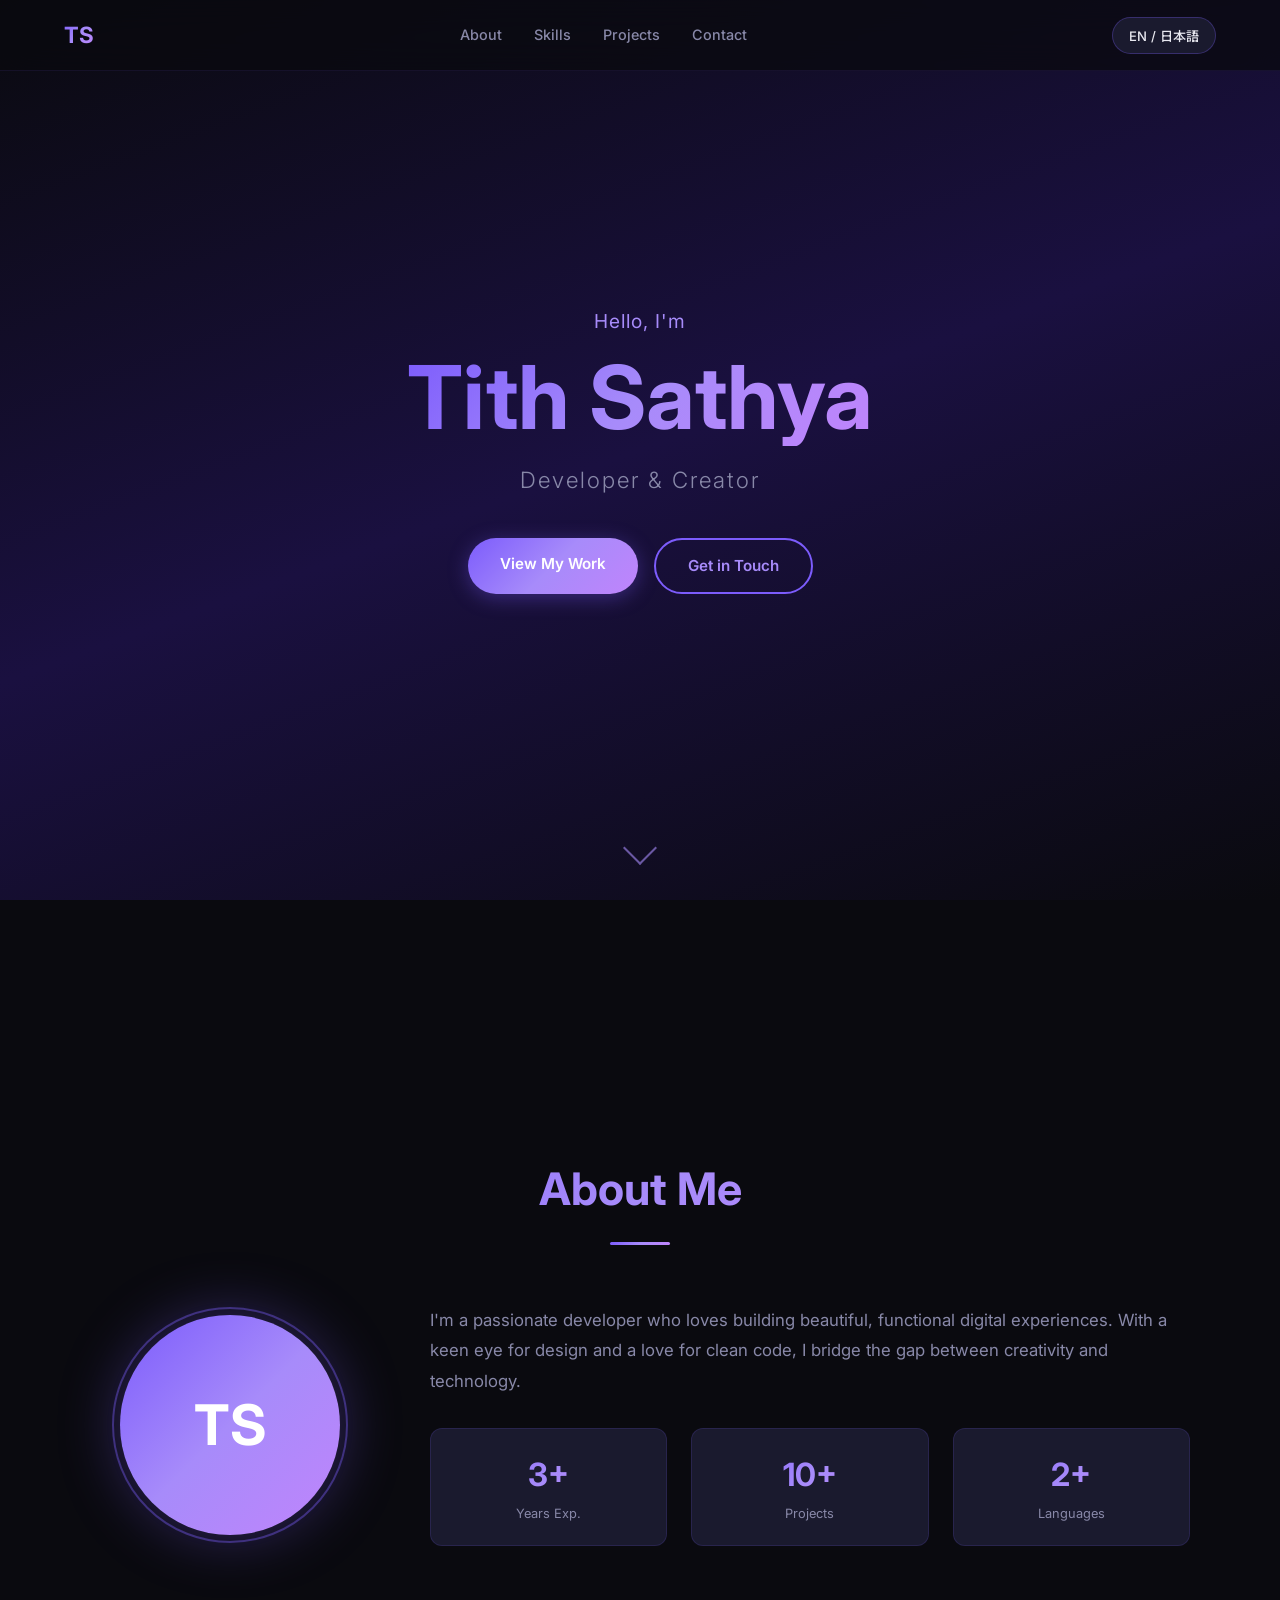
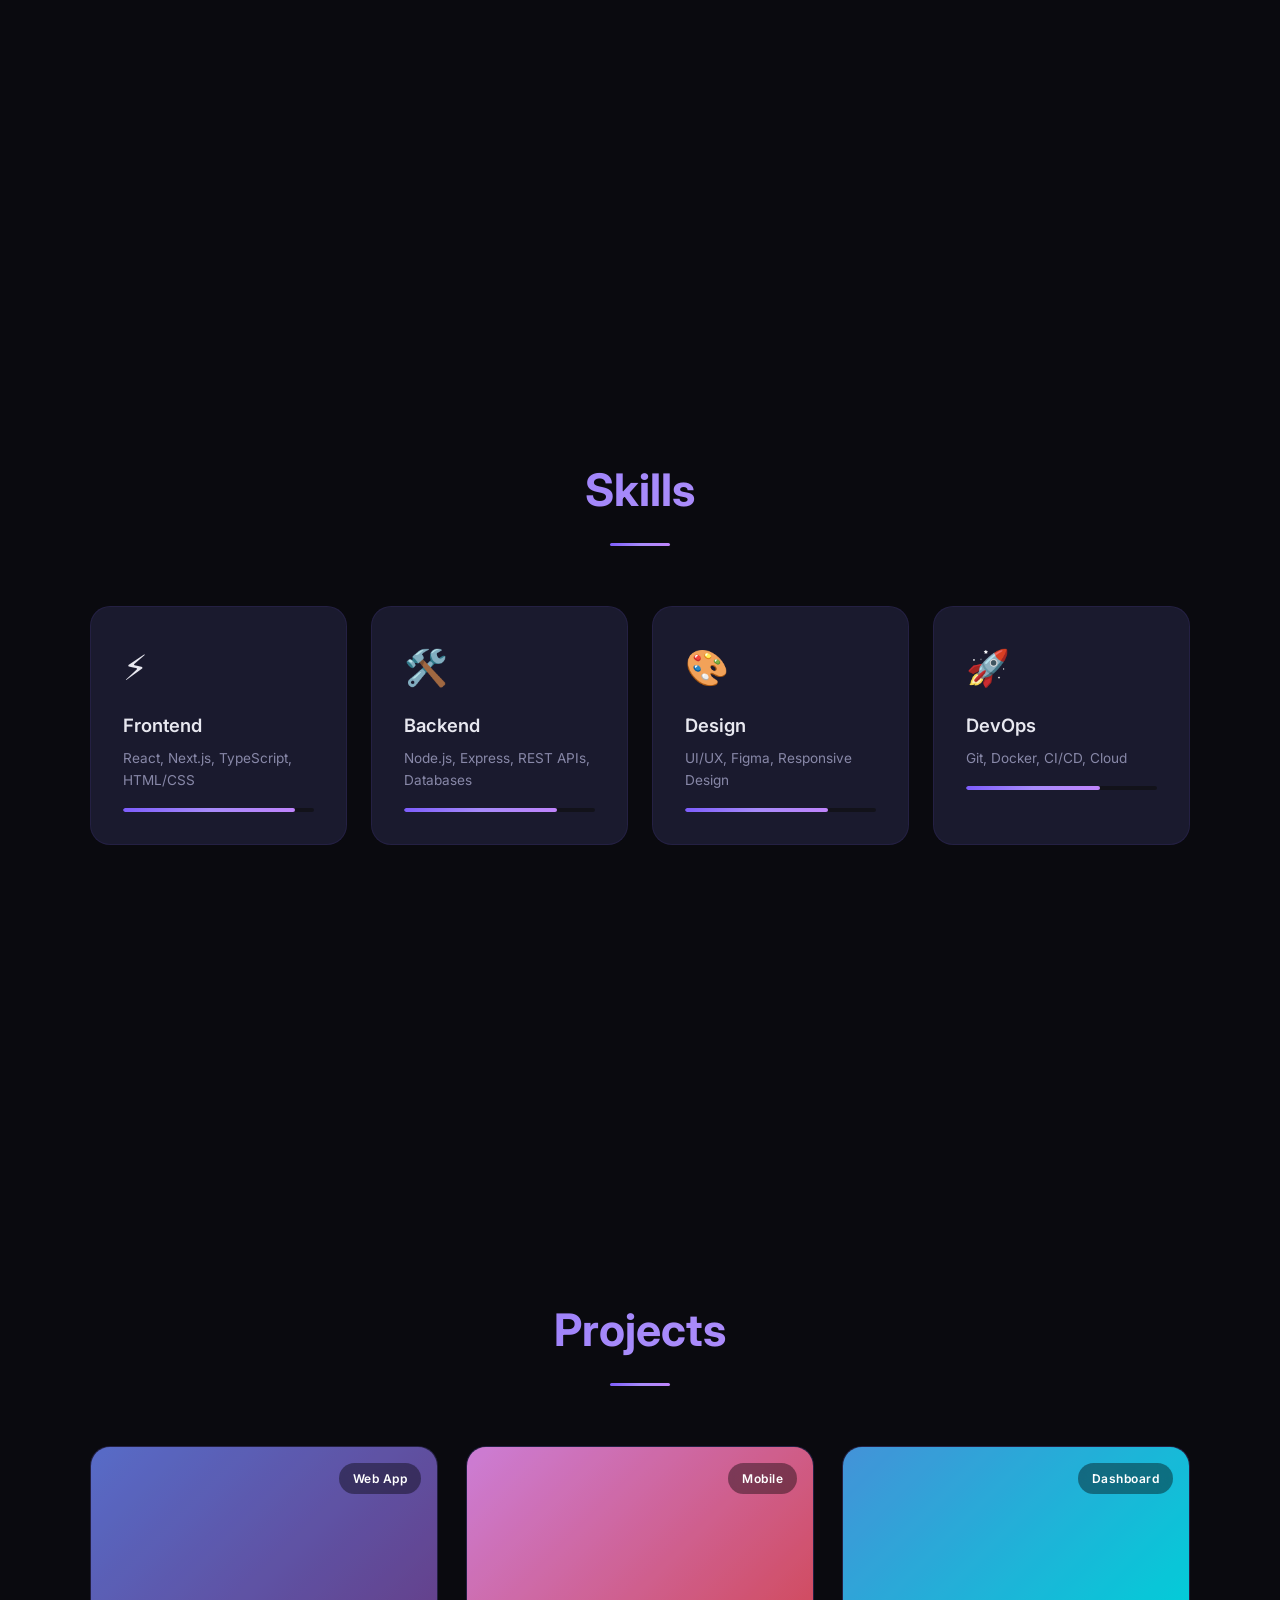
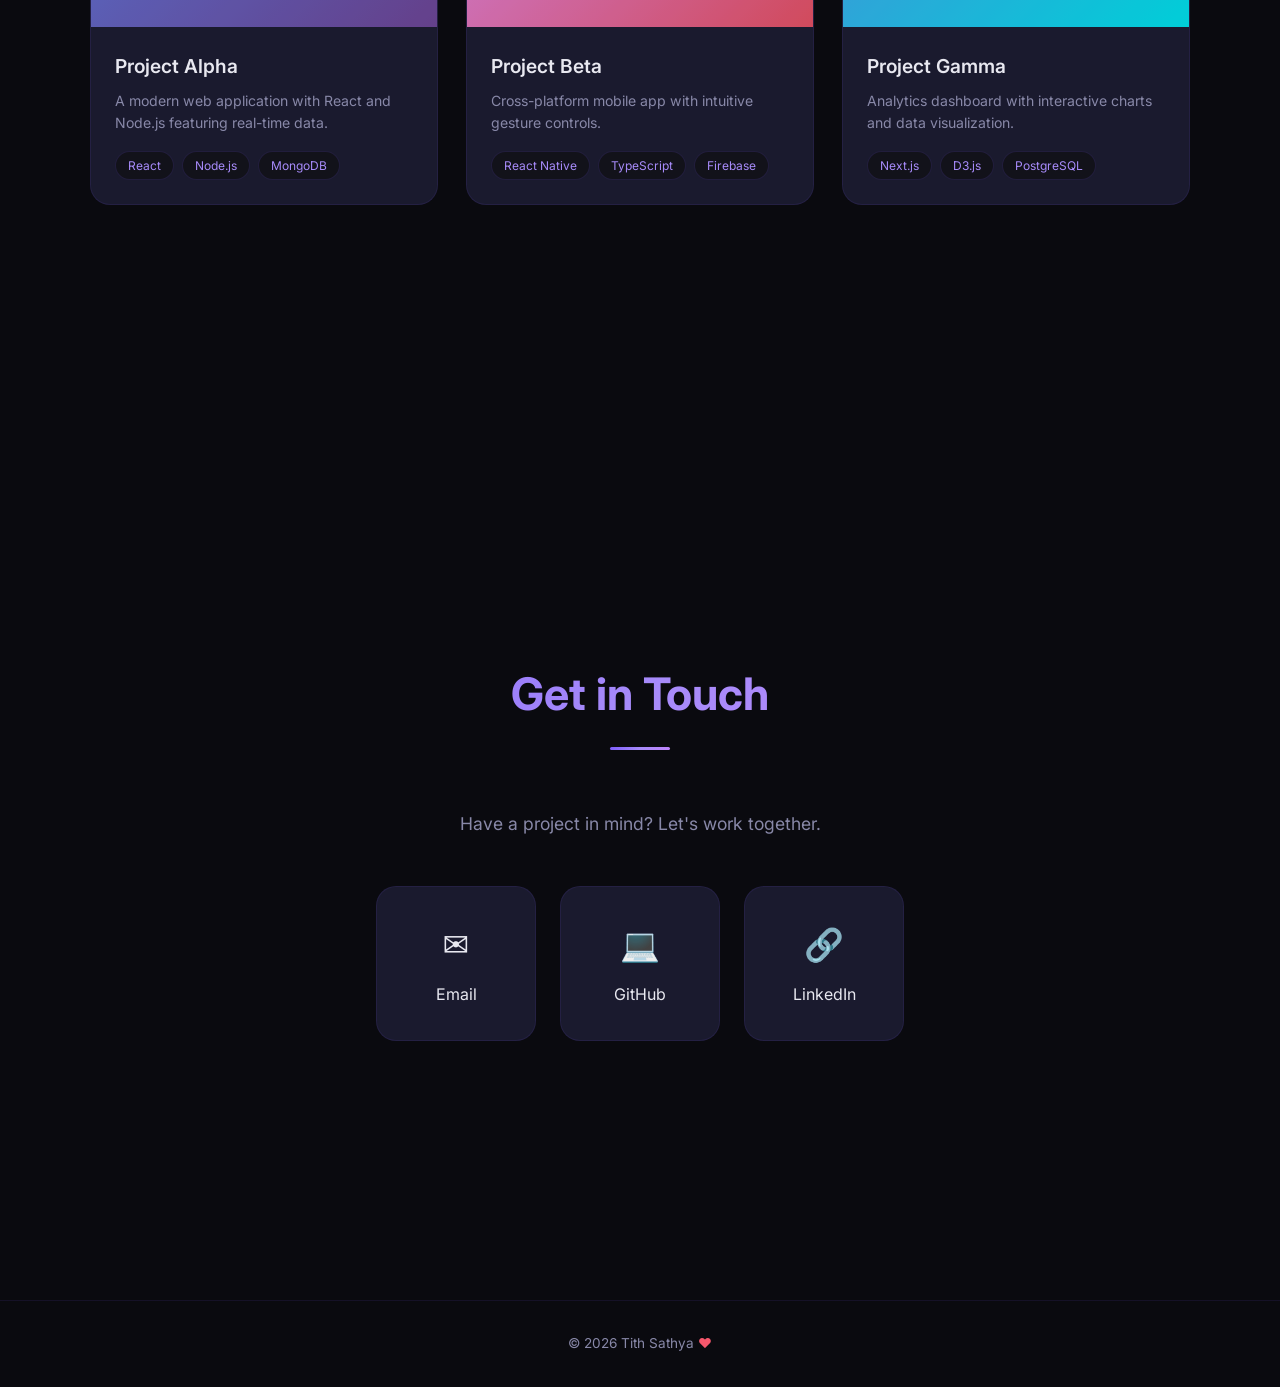
==== index.html @ d5fc3053 "first commit" ====
<!DOCTYPE html>
<html lang="en">
<head>
  <meta charset="UTF-8" />
  <meta name="viewport" content="width=device-width, initial-scale=1.0" />
  <title>Tith Sathya | ティツ・サティヤ — Portfolio</title>
  <meta name="description" content="Portfolio of Tith Sathya — Developer & Creator. Bilingual EN/JP." />
  <link rel="preconnect" href="https://fonts.googleapis.com" />
  <link rel="preconnect" href="https://fonts.gstatic.com" crossorigin />
  <link href="https://fonts.googleapis.com/css2?family=Inter:wght@300;400;500;600;700&family=Noto+Sans+JP:wght@300;400;500;600;700&display=swap" rel="stylesheet" />
  <link rel="stylesheet" href="style.css" />
</head>
<body>
  <canvas id="particle-canvas"></canvas>

  <!-- Nav -->
  <nav id="main-nav">
    <div class="nav-inner">
      <a href="#hero" class="nav-logo"><span data-en="TS" data-ja="サ">TS</span></a>
      <div class="nav-links">
        <a href="#about" class="nav-link" data-en="About" data-ja="自己紹介">About</a>
        <a href="#skills" class="nav-link" data-en="Skills" data-ja="スキル">Skills</a>
        <a href="#projects" class="nav-link" data-en="Projects" data-ja="プロジェクト">Projects</a>
        <a href="#contact" class="nav-link" data-en="Contact" data-ja="お問い合わせ">Contact</a>
      </div>
      <button id="lang-toggle" class="lang-toggle" aria-label="Toggle language">EN / 日本語</button>
      <button id="mobile-menu-btn" class="mobile-menu-btn" aria-label="Menu"><span></span><span></span><span></span></button>
    </div>
  </nav>

  <!-- Mobile menu -->
  <div id="mobile-menu" class="mobile-menu">
    <a href="#about" class="mobile-link" data-en="About" data-ja="自己紹介">About</a>
    <a href="#skills" class="mobile-link" data-en="Skills" data-ja="スキル">Skills</a>
    <a href="#projects" class="mobile-link" data-en="Projects" data-ja="プロジェクト">Projects</a>
    <a href="#contact" class="mobile-link" data-en="Contact" data-ja="お問い合わせ">Contact</a>
  </div>

  <!-- Hero -->
  <section id="hero" class="section hero-section">
    <div class="hero-content">
      <p class="hero-greeting" data-en="Hello, I'm" data-ja="こんにちは、">Hello, I'm</p>
      <h1 class="hero-name" data-en="Tith Sathya" data-ja="ティツ・サティヤ">Tith Sathya</h1>
      <p class="hero-tagline" data-en="Developer & Creator" data-ja="デベロッパー＆クリエイター">Developer & Creator</p>
      <div class="hero-cta">
        <a href="#projects" class="btn btn-primary" data-en="View My Work" data-ja="作品を見る">View My Work</a>
        <a href="#contact" class="btn btn-outline" data-en="Get in Touch" data-ja="連絡する">Get in Touch</a>
      </div>
      <div class="scroll-indicator"><div class="scroll-arrow"></div></div>
    </div>
  </section>

  <!-- About -->
  <section id="about" class="section">
    <div class="container">
      <h2 class="section-title" data-en="About Me" data-ja="自己紹介">About Me</h2>
      <div class="about-grid">
        <div class="about-image"><div class="about-avatar"><span>TS</span></div></div>
        <div class="about-text">
          <p data-en="I'm a passionate developer who loves building beautiful, functional digital experiences. With a keen eye for design and a love for clean code, I bridge the gap between creativity and technology." data-ja="美しく機能的なデジタル体験を構築することに情熱を持つデベロッパーです。デザインへの鋭い目とクリーンなコードへの愛を持ち、クリエイティビティとテクノロジーの橋渡しをしています。">I'm a passionate developer who loves building beautiful, functional digital experiences. With a keen eye for design and a love for clean code, I bridge the gap between creativity and technology.</p>
          <div class="about-stats">
            <div class="stat-card"><span class="stat-number" data-count="3">0</span><span class="stat-label" data-en="Years Exp." data-ja="年の経験">Years Exp.</span></div>
            <div class="stat-card"><span class="stat-number" data-count="10">0</span><span class="stat-label" data-en="Projects" data-ja="プロジェクト">Projects</span></div>
            <div class="stat-card"><span class="stat-number" data-count="2">0</span><span class="stat-label" data-en="Languages" data-ja="言語">Languages</span></div>
          </div>
        </div>
      </div>
    </div>
  </section>

  <!-- Skills -->
  <section id="skills" class="section">
    <div class="container">
      <h2 class="section-title" data-en="Skills" data-ja="スキル">Skills</h2>
      <div class="skills-grid">
        <div class="skill-card"><div class="skill-icon">⚡</div><h3 data-en="Frontend" data-ja="フロントエンド">Frontend</h3><p data-en="React, Next.js, TypeScript, HTML/CSS" data-ja="React、Next.js、TypeScript、HTML/CSS">React, Next.js, TypeScript, HTML/CSS</p><div class="skill-bar"><div class="skill-fill" data-width="90"></div></div></div>
        <div class="skill-card"><div class="skill-icon">🛠️</div><h3 data-en="Backend" data-ja="バックエンド">Backend</h3><p data-en="Node.js, Express, REST APIs, Databases" data-ja="Node.js、Express、REST API、データベース">Node.js, Express, REST APIs, Databases</p><div class="skill-bar"><div class="skill-fill" data-width="80"></div></div></div>
        <div class="skill-card"><div class="skill-icon">🎨</div><h3 data-en="Design" data-ja="デザイン">Design</h3><p data-en="UI/UX, Figma, Responsive Design" data-ja="UI/UX、Figma、レスポンシブデザイン">UI/UX, Figma, Responsive Design</p><div class="skill-bar"><div class="skill-fill" data-width="75"></div></div></div>
        <div class="skill-card"><div class="skill-icon">🚀</div><h3 data-en="DevOps" data-ja="デブオプス">DevOps</h3><p data-en="Git, Docker, CI/CD, Cloud" data-ja="Git、Docker、CI/CD、クラウド">Git, Docker, CI/CD, Cloud</p><div class="skill-bar"><div class="skill-fill" data-width="70"></div></div></div>
      </div>
    </div>
  </section>

  <!-- Projects -->
  <section id="projects" class="section">
    <div class="container">
      <h2 class="section-title" data-en="Projects" data-ja="プロジェクト">Projects</h2>
      <div class="projects-grid">
        <article class="project-card">
          <div class="project-image" style="--gradient:linear-gradient(135deg,#667eea,#764ba2)"><span class="project-tag">Web App</span></div>
          <div class="project-info">
            <h3 data-en="Project Alpha" data-ja="プロジェクト・アルファ">Project Alpha</h3>
            <p data-en="A modern web application with React and Node.js featuring real-time data." data-ja="ReactとNode.jsで構築されたリアルタイムデータ対応のモダンWebアプリ。">A modern web application with React and Node.js featuring real-time data.</p>
            <div class="project-tech"><span>React</span><span>Node.js</span><span>MongoDB</span></div>
          </div>
        </article>
        <article class="project-card">
          <div class="project-image" style="--gradient:linear-gradient(135deg,#f093fb,#f5576c)"><span class="project-tag">Mobile</span></div>
          <div class="project-info">
            <h3 data-en="Project Beta" data-ja="プロジェクト・ベータ">Project Beta</h3>
            <p data-en="Cross-platform mobile app with intuitive gesture controls." data-ja="直感的なジェスチャー操作を備えたクロスプラットフォームアプリ。">Cross-platform mobile app with intuitive gesture controls.</p>
            <div class="project-tech"><span>React Native</span><span>TypeScript</span><span>Firebase</span></div>
          </div>
        </article>
        <article class="project-card">
          <div class="project-image" style="--gradient:linear-gradient(135deg,#4facfe,#00f2fe)"><span class="project-tag">Dashboard</span></div>
          <div class="project-info">
            <h3 data-en="Project Gamma" data-ja="プロジェクト・ガンマ">Project Gamma</h3>
            <p data-en="Analytics dashboard with interactive charts and data visualization." data-ja="インタラクティブなチャートとデータ可視化を備えた分析ダッシュボード。">Analytics dashboard with interactive charts and data visualization.</p>
            <div class="project-tech"><span>Next.js</span><span>D3.js</span><span>PostgreSQL</span></div>
          </div>
        </article>
      </div>
    </div>
  </section>

  <!-- Contact -->
  <section id="contact" class="section">
    <div class="container">
      <h2 class="section-title" data-en="Get in Touch" data-ja="お問い合わせ">Get in Touch</h2>
      <p class="contact-subtitle" data-en="Have a project in mind? Let's work together." data-ja="プロジェクトをお考えですか？一緒に作りましょう。">Have a project in mind? Let's work together.</p>
      <div class="contact-links">
        <a href="mailto:hello@example.com" class="contact-card" id="contact-email"><div class="contact-icon">✉️</div><span data-en="Email" data-ja="メール">Email</span></a>
        <a href="https://github.com/" target="_blank" rel="noopener" class="contact-card" id="contact-github"><div class="contact-icon">💻</div><span>GitHub</span></a>
        <a href="https://linkedin.com/" target="_blank" rel="noopener" class="contact-card" id="contact-linkedin"><div class="contact-icon">🔗</div><span>LinkedIn</span></a>
      </div>
    </div>
  </section>

  <footer id="footer">
    <p><span data-en="© 2026 Tith Sathya" data-ja="© 2026 ティツ・サティヤ">© 2026 Tith Sathya</span> <span class="footer-heart">♥</span></p>
  </footer>

  <script src="script.js"></script>
</body>
</html>
---- style.css ----
/* ===== Reset & Variables ===== */
*,*::before,*::after{margin:0;padding:0;box-sizing:border-box}

:root{
  --bg:#0a0a0f;
  --bg2:#12121a;
  --surface:#1a1a2e;
  --surface2:#242440;
  --text:#e8e8f0;
  --text-muted:#8888a8;
  --accent:#7c5cfc;
  --accent2:#a78bfa;
  --accent-glow:rgba(124,92,252,.35);
  --gradient-primary:linear-gradient(135deg,#7c5cfc,#a78bfa,#c084fc);
  --gradient-hero:linear-gradient(160deg,#0a0a0f 0%,#1a1040 50%,#0a0a0f 100%);
  --radius:12px;
  --radius-lg:20px;
  --transition:0.3s cubic-bezier(.4,0,.2,1);
  --font:'Inter','Noto Sans JP',system-ui,sans-serif;
  --nav-h:70px;
}

html{scroll-behavior:smooth;scroll-padding-top:var(--nav-h)}
body{font-family:var(--font);background:var(--bg);color:var(--text);line-height:1.6;overflow-x:hidden}
a{color:inherit;text-decoration:none}
img{max-width:100%;display:block}

/* ===== Particle Canvas ===== */
#particle-canvas{position:fixed;inset:0;z-index:0;pointer-events:none;opacity:.5}

/* ===== Nav ===== */
#main-nav{position:fixed;top:0;left:0;width:100%;z-index:100;backdrop-filter:blur(16px);background:rgba(10,10,15,.75);border-bottom:1px solid rgba(124,92,252,.1);transition:var(--transition)}
#main-nav.scrolled{background:rgba(10,10,15,.92);box-shadow:0 4px 30px rgba(0,0,0,.3)}
.nav-inner{max-width:1200px;margin:0 auto;padding:0 24px;height:var(--nav-h);display:flex;align-items:center;justify-content:space-between}
.nav-logo{font-weight:700;font-size:1.4rem;background:var(--gradient-primary);-webkit-background-clip:text;-webkit-text-fill-color:transparent;background-clip:text}
.nav-links{display:flex;gap:32px}
.nav-link{font-size:.9rem;font-weight:500;color:var(--text-muted);position:relative;transition:var(--transition)}
.nav-link:hover,.nav-link.active{color:var(--text)}
.nav-link::after{content:'';position:absolute;bottom:-4px;left:0;width:0;height:2px;background:var(--gradient-primary);transition:var(--transition)}
.nav-link:hover::after,.nav-link.active::after{width:100%}

.lang-toggle{background:var(--surface);border:1px solid rgba(124,92,252,.3);color:var(--text);padding:8px 16px;border-radius:50px;cursor:pointer;font-size:.82rem;font-family:var(--font);font-weight:500;transition:var(--transition);white-space:nowrap}
.lang-toggle:hover{background:var(--surface2);border-color:var(--accent);box-shadow:0 0 20px var(--accent-glow)}

.mobile-menu-btn{display:none;flex-direction:column;gap:5px;background:none;border:none;cursor:pointer;padding:4px}
.mobile-menu-btn span{display:block;width:24px;height:2px;background:var(--text);border-radius:2px;transition:var(--transition)}

/* Mobile menu */
.mobile-menu{position:fixed;inset:0;top:var(--nav-h);z-index:99;background:rgba(10,10,15,.97);backdrop-filter:blur(20px);display:flex;flex-direction:column;align-items:center;justify-content:center;gap:28px;opacity:0;pointer-events:none;transition:var(--transition)}
.mobile-menu.open{opacity:1;pointer-events:all}
.mobile-link{font-size:1.5rem;font-weight:600;color:var(--text-muted);transition:var(--transition)}
.mobile-link:hover{color:var(--text)}

/* ===== Sections ===== */
.section{min-height:100vh;display:flex;align-items:center;justify-content:center;padding:100px 24px;position:relative;z-index:1}
.container{max-width:1100px;margin:0 auto;width:100%}
.section-title{font-size:clamp(2rem,5vw,2.8rem);font-weight:700;text-align:center;margin-bottom:60px;background:var(--gradient-primary);-webkit-background-clip:text;-webkit-text-fill-color:transparent;background-clip:text;position:relative}
.section-title::after{content:'';display:block;width:60px;height:3px;background:var(--gradient-primary);margin:16px auto 0;border-radius:2px}

/* ===== Hero ===== */
.hero-section{background:var(--gradient-hero);min-height:100vh}
.hero-content{text-align:center;animation:fadeUp .8s ease-out}
.hero-greeting{font-size:1.2rem;color:var(--accent2);font-weight:400;margin-bottom:12px;letter-spacing:1px}
.hero-name{font-size:clamp(2.8rem,8vw,5.5rem);font-weight:700;line-height:1.1;margin-bottom:16px;background:var(--gradient-primary);-webkit-background-clip:text;-webkit-text-fill-color:transparent;background-clip:text;animation:glow 3s ease-in-out infinite alternate}
.hero-tagline{font-size:clamp(1rem,3vw,1.4rem);color:var(--text-muted);font-weight:300;margin-bottom:40px;letter-spacing:2px}
.hero-cta{display:flex;gap:16px;justify-content:center;flex-wrap:wrap}

/* Buttons */
.btn{padding:14px 32px;border-radius:50px;font-size:.95rem;font-weight:600;font-family:var(--font);transition:var(--transition);cursor:pointer;display:inline-block}
.btn-primary{background:var(--gradient-primary);color:#fff;box-shadow:0 4px 20px var(--accent-glow)}
.btn-primary:hover{transform:translateY(-2px);box-shadow:0 8px 30px var(--accent-glow)}
.btn-outline{border:2px solid var(--accent);color:var(--accent2);background:transparent}
.btn-outline:hover{background:rgba(124,92,252,.1);transform:translateY(-2px)}

/* Scroll indicator */
.scroll-indicator{position:absolute;bottom:40px;left:50%;transform:translateX(-50%)}
.scroll-arrow{width:24px;height:24px;border-right:2px solid var(--accent2);border-bottom:2px solid var(--accent2);transform:rotate(45deg);animation:scrollBounce 2s ease-in-out infinite;opacity:.6}

/* ===== About ===== */
.about-grid{display:grid;grid-template-columns:280px 1fr;gap:60px;align-items:center}
.about-avatar{width:220px;height:220px;border-radius:50%;background:var(--gradient-primary);display:flex;align-items:center;justify-content:center;font-size:3.5rem;font-weight:700;color:#fff;box-shadow:0 0 60px var(--accent-glow);margin:0 auto;position:relative}
.about-avatar::before{content:'';position:absolute;inset:-8px;border-radius:50%;border:2px solid var(--accent);opacity:.4;animation:pulse 3s ease-in-out infinite}
.about-text p{color:var(--text-muted);font-size:1.05rem;line-height:1.8;margin-bottom:32px}
.about-stats{display:flex;gap:24px}
.stat-card{background:var(--surface);border:1px solid rgba(124,92,252,.15);border-radius:var(--radius);padding:20px 28px;text-align:center;flex:1;transition:var(--transition)}
.stat-card:hover{border-color:var(--accent);transform:translateY(-4px);box-shadow:0 8px 30px rgba(0,0,0,.3)}
.stat-number{display:block;font-size:2rem;font-weight:700;background:var(--gradient-primary);-webkit-background-clip:text;-webkit-text-fill-color:transparent;background-clip:text}
.stat-label{font-size:.8rem;color:var(--text-muted);margin-top:4px;display:block}

/* ===== Skills ===== */
.skills-grid{display:grid;grid-template-columns:repeat(auto-fit,minmax(240px,1fr));gap:24px}
.skill-card{background:var(--surface);border:1px solid rgba(124,92,252,.1);border-radius:var(--radius-lg);padding:32px;transition:var(--transition);opacity:0;transform:translateY(30px)}
.skill-card.visible{opacity:1;transform:translateY(0)}
.skill-card:hover{border-color:var(--accent);transform:translateY(-6px);box-shadow:0 12px 40px rgba(0,0,0,.3)}
.skill-icon{font-size:2.2rem;margin-bottom:16px}
.skill-card h3{font-size:1.15rem;font-weight:600;margin-bottom:8px}
.skill-card p{font-size:.85rem;color:var(--text-muted);margin-bottom:16px}
.skill-bar{height:4px;background:var(--bg2);border-radius:2px;overflow:hidden}
.skill-fill{height:100%;width:0;background:var(--gradient-primary);border-radius:2px;transition:width 1.2s cubic-bezier(.4,0,.2,1)}

/* ===== Projects ===== */
.projects-grid{display:grid;grid-template-columns:repeat(auto-fit,minmax(320px,1fr));gap:28px}
.project-card{background:var(--surface);border:1px solid rgba(124,92,252,.1);border-radius:var(--radius-lg);overflow:hidden;transition:var(--transition);opacity:0;transform:translateY(30px)}
.project-card.visible{opacity:1;transform:translateY(0)}
.project-card:hover{border-color:var(--accent);transform:translateY(-8px);box-shadow:0 16px 50px rgba(0,0,0,.4)}
.project-image{height:180px;background:var(--gradient);display:flex;align-items:flex-start;justify-content:flex-end;padding:16px;position:relative;overflow:hidden}
.project-image::before{content:'';position:absolute;inset:0;background:rgba(0,0,0,.15)}
.project-tag{position:relative;z-index:1;background:rgba(0,0,0,.4);backdrop-filter:blur(8px);padding:6px 14px;border-radius:50px;font-size:.75rem;font-weight:600;color:#fff;letter-spacing:.5px}
.project-info{padding:24px}
.project-info h3{font-size:1.2rem;font-weight:600;margin-bottom:8px}
.project-info p{font-size:.88rem;color:var(--text-muted);margin-bottom:16px;line-height:1.6}
.project-tech{display:flex;gap:8px;flex-wrap:wrap}
.project-tech span{background:var(--bg2);padding:4px 12px;border-radius:50px;font-size:.75rem;color:var(--accent2);border:1px solid rgba(124,92,252,.15)}

/* ===== Contact ===== */
.contact-subtitle{text-align:center;color:var(--text-muted);font-size:1.1rem;margin-bottom:48px;max-width:500px;margin-left:auto;margin-right:auto}
.contact-links{display:flex;gap:24px;justify-content:center;flex-wrap:wrap}
.contact-card{background:var(--surface);border:1px solid rgba(124,92,252,.1);border-radius:var(--radius-lg);padding:32px 40px;text-align:center;transition:var(--transition);display:flex;flex-direction:column;align-items:center;gap:12px;min-width:160px}
.contact-card:hover{border-color:var(--accent);transform:translateY(-6px);box-shadow:0 12px 40px rgba(0,0,0,.3)}
.contact-icon{font-size:2rem}

/* ===== Footer ===== */
#footer{text-align:center;padding:32px;color:var(--text-muted);font-size:.85rem;position:relative;z-index:1;border-top:1px solid rgba(124,92,252,.1)}
.footer-heart{color:#f5576c;display:inline-block;animation:heartbeat 1.5s ease-in-out infinite}

/* ===== Animations ===== */
@keyframes fadeUp{from{opacity:0;transform:translateY(30px)}to{opacity:1;transform:translateY(0)}}
@keyframes glow{from{filter:drop-shadow(0 0 20px rgba(124,92,252,.2))}to{filter:drop-shadow(0 0 40px rgba(124,92,252,.4))}}
@keyframes scrollBounce{0%,100%{transform:rotate(45deg) translateY(0)}50%{transform:rotate(45deg) translateY(8px)}}
@keyframes pulse{0%,100%{transform:scale(1);opacity:.4}50%{transform:scale(1.08);opacity:.15}}
@keyframes heartbeat{0%,100%{transform:scale(1)}50%{transform:scale(1.2)}}

/* ===== Reveal on scroll ===== */
.reveal{opacity:0;transform:translateY(40px);transition:opacity .6s ease-out,transform .6s ease-out}
.reveal.visible{opacity:1;transform:translateY(0)}

/* ===== Responsive ===== */
@media(max-width:768px){
  .nav-links{display:none}
  .lang-toggle{display:none}
  .mobile-menu-btn{display:flex}
  .about-grid{grid-template-columns:1fr;text-align:center}
  .about-stats{flex-direction:column}
  .projects-grid{grid-template-columns:1fr}
  .hero-name{font-size:clamp(2.2rem,10vw,3.5rem)}
  .section{padding:80px 16px}
}
@media(min-width:769px){
  .mobile-menu{display:none!important}
}
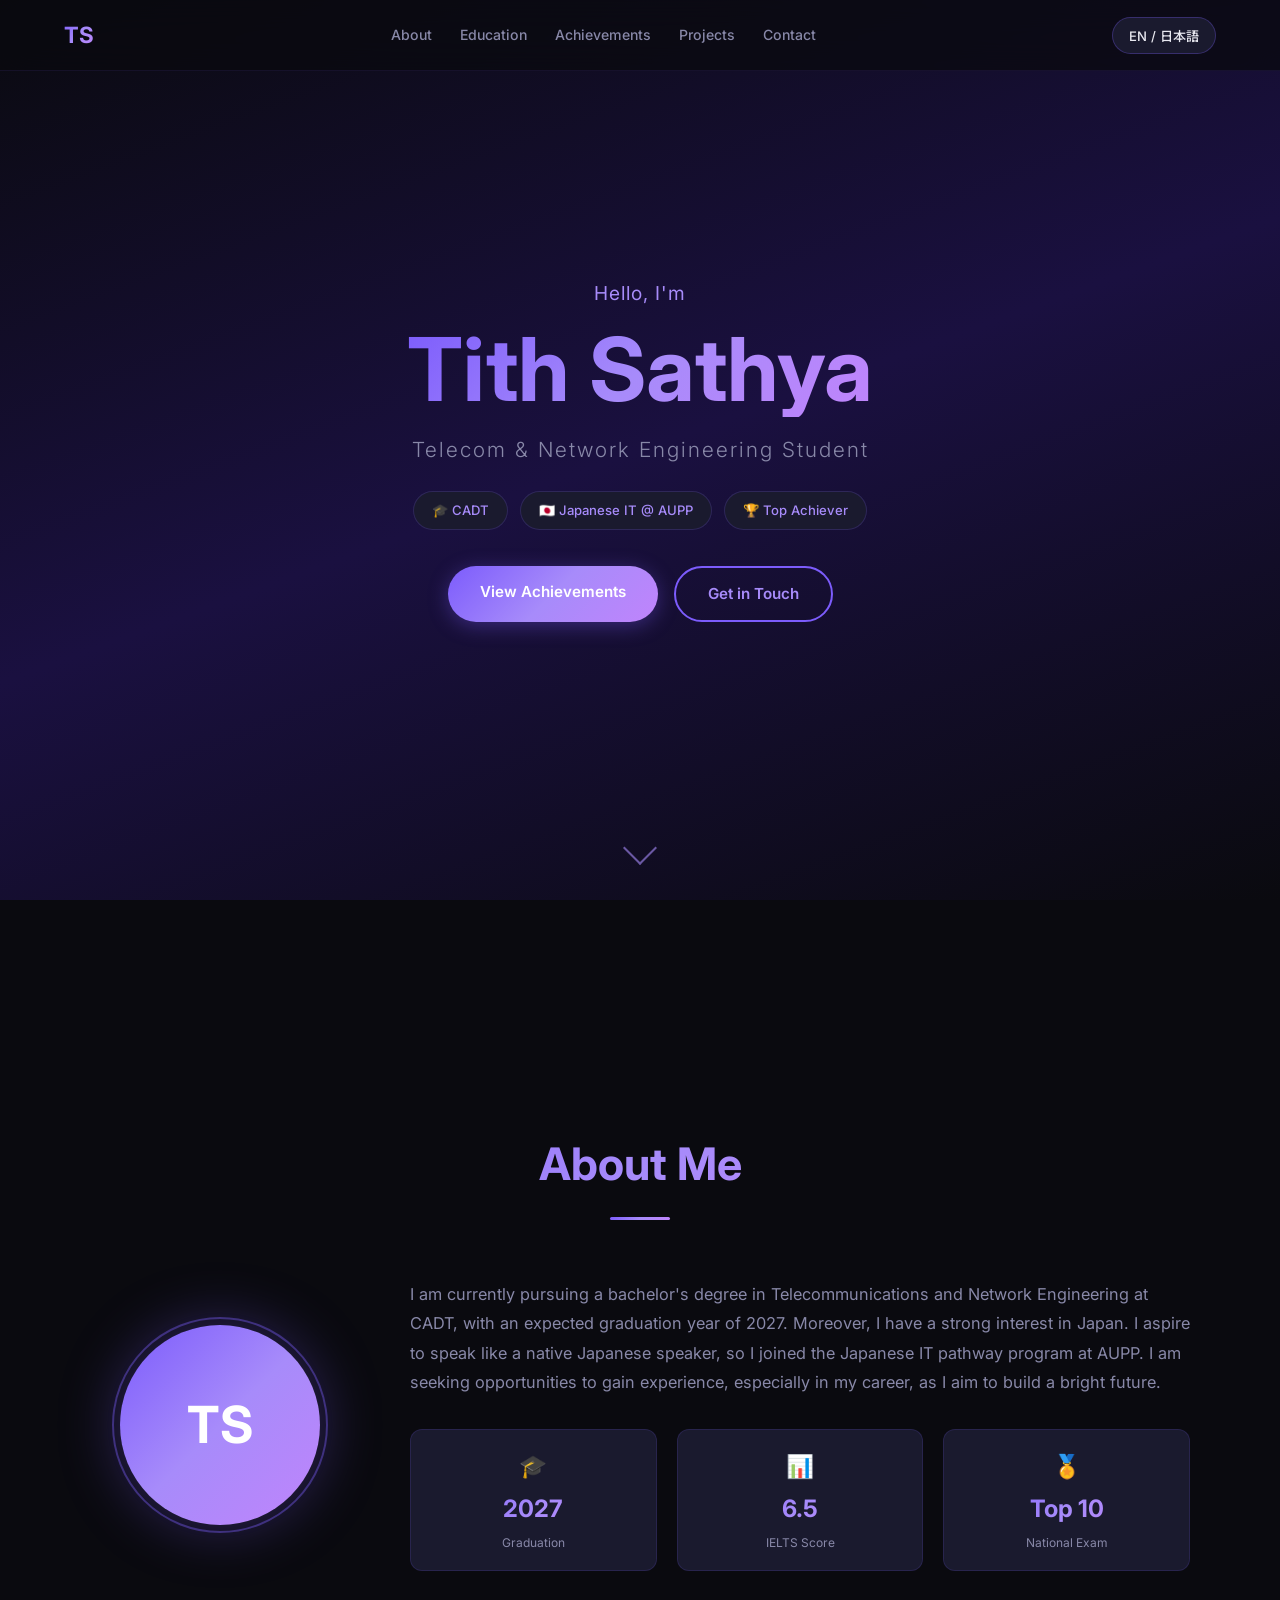
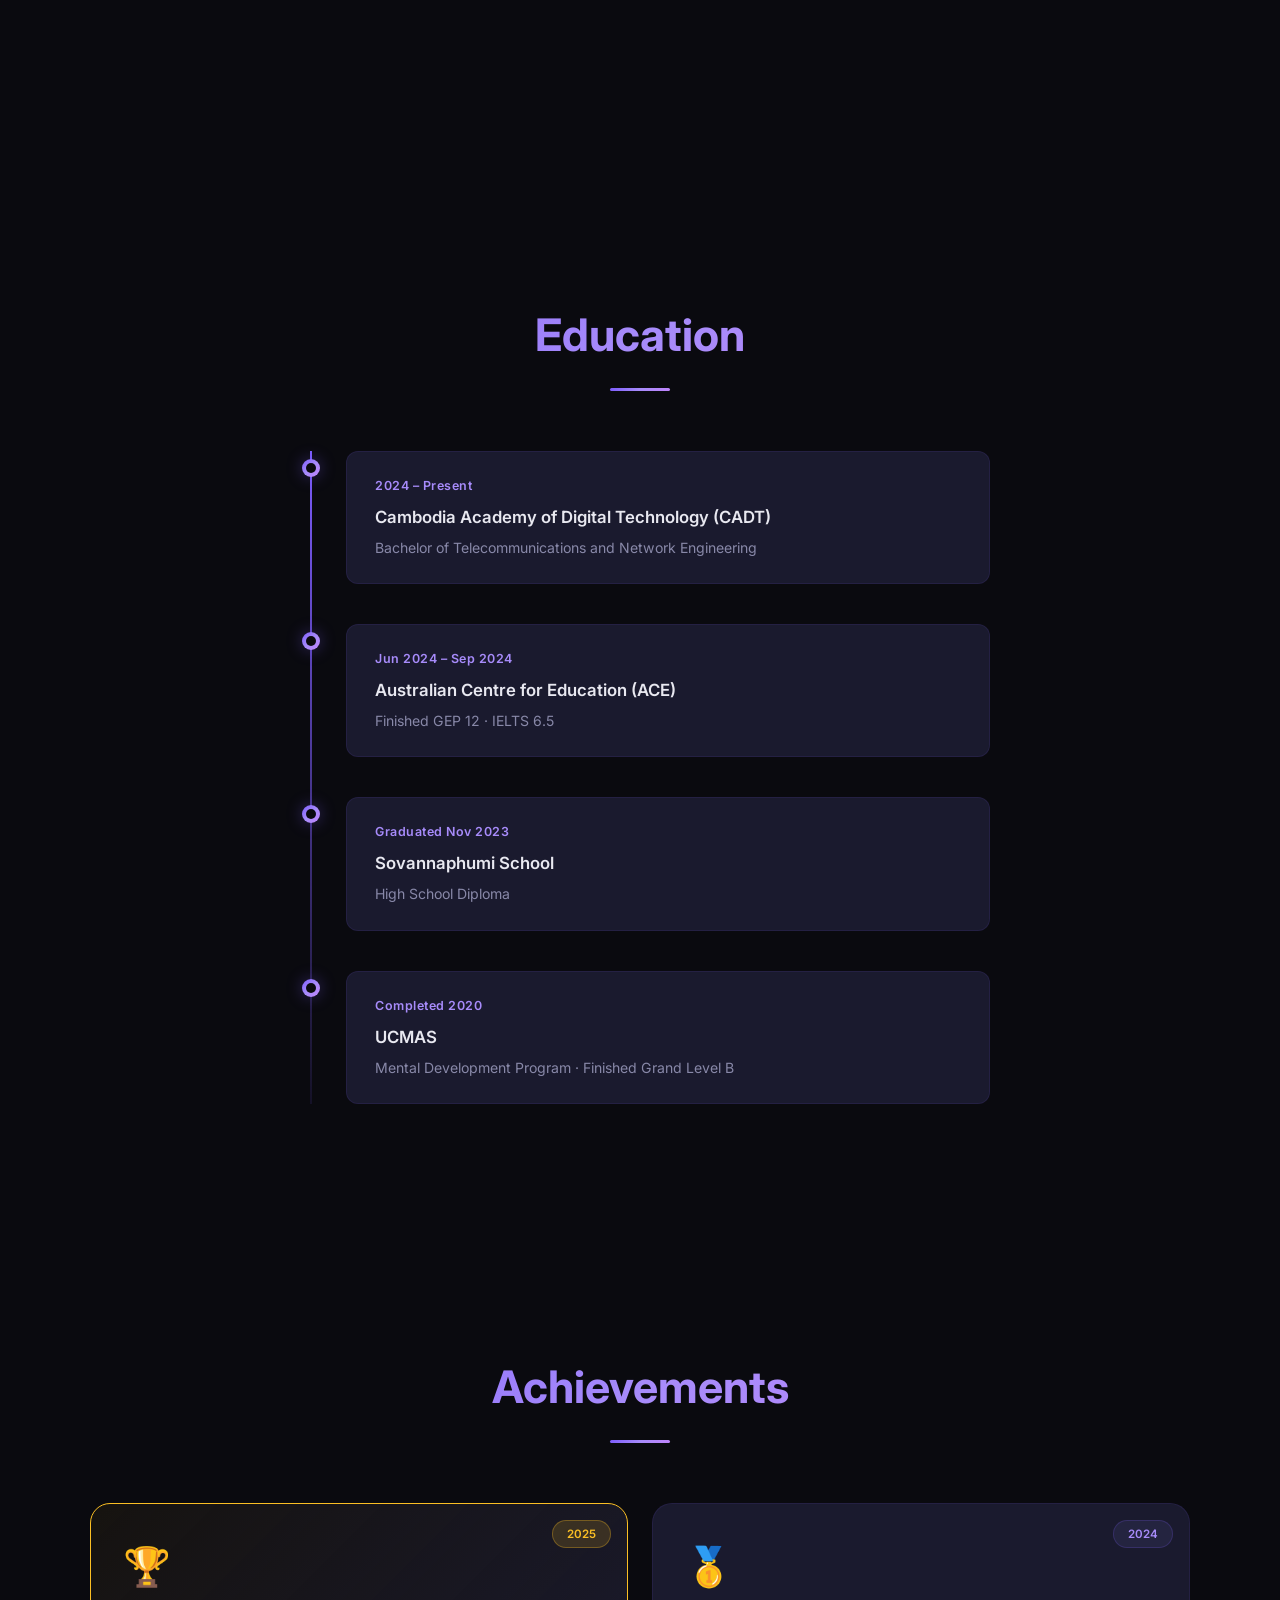
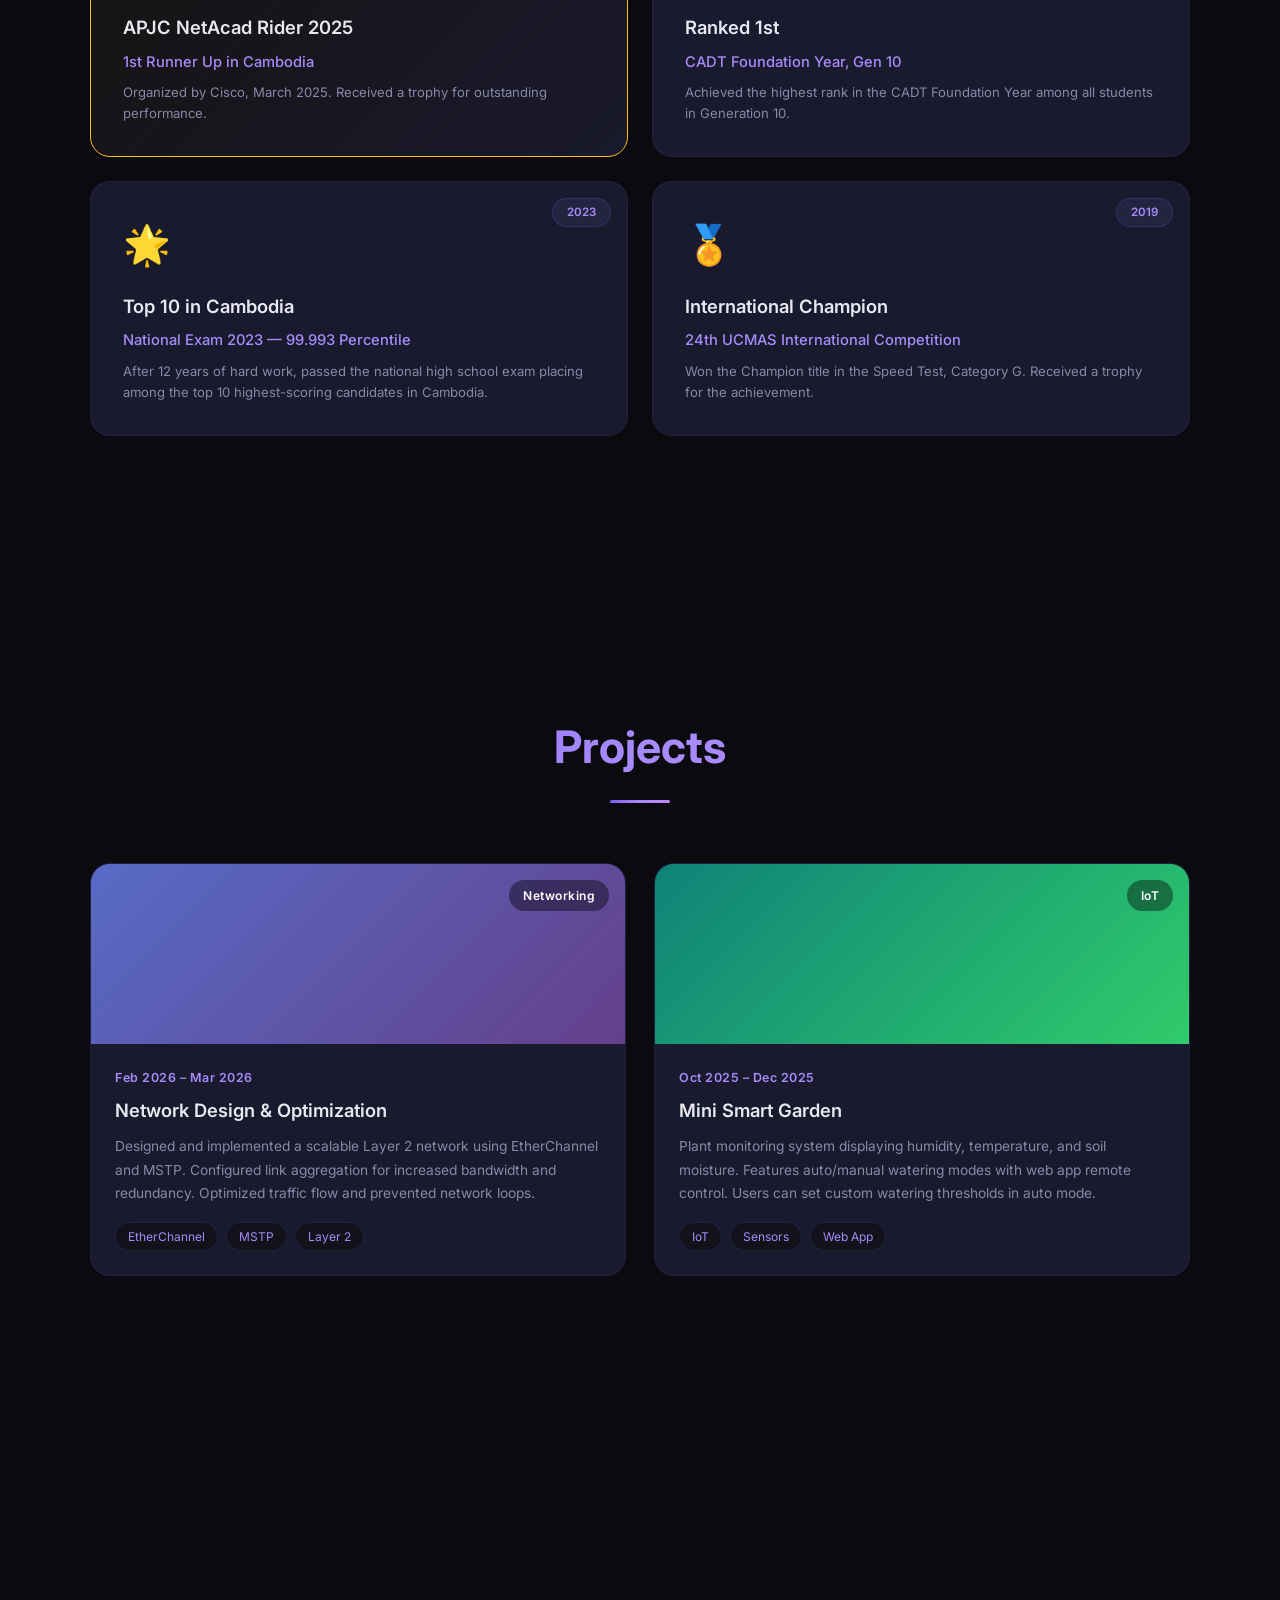
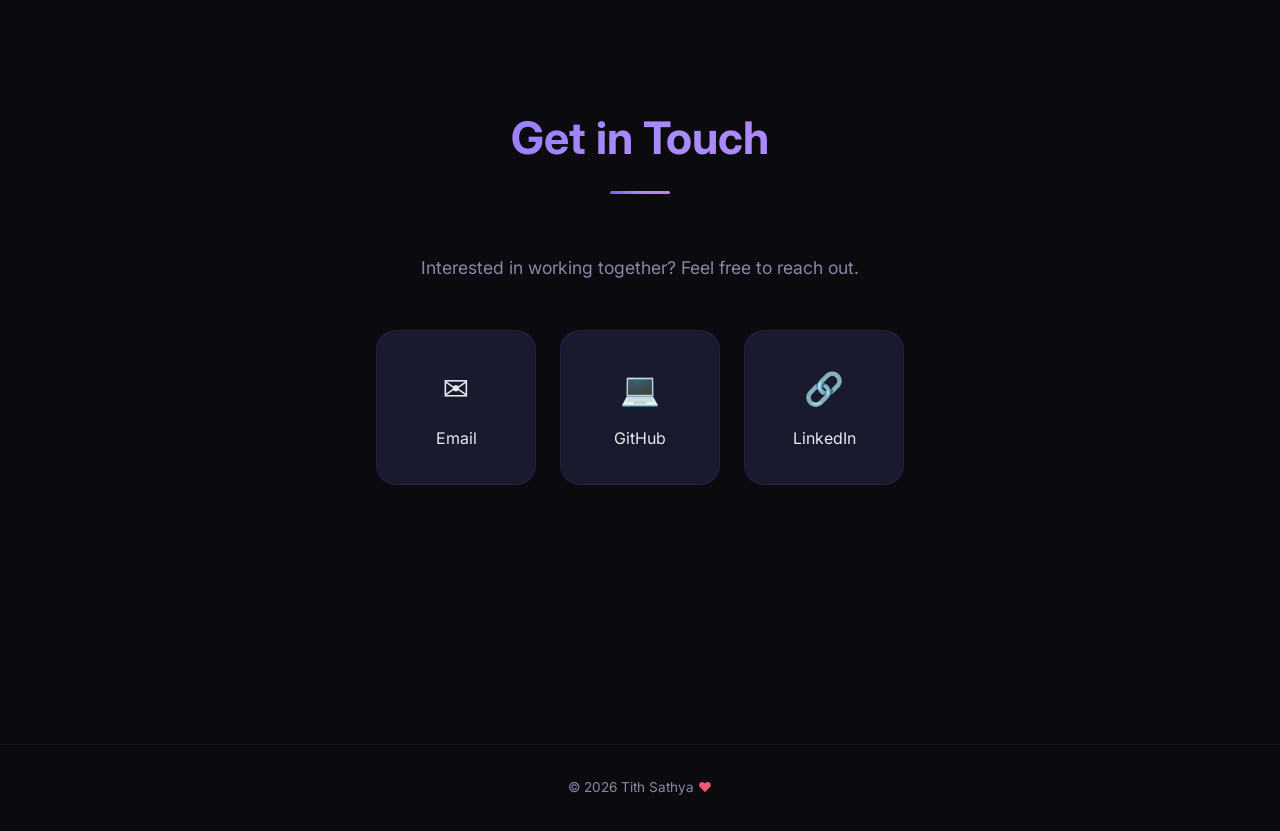
==== commit f1d11bb9: "first content update" ====
--- a/index.html
+++ b/index.html
@@ -4,7 +4,7 @@
   <meta charset="UTF-8" />
   <meta name="viewport" content="width=device-width, initial-scale=1.0" />
   <title>Tith Sathya | ティツ・サティヤ — Portfolio</title>
-  <meta name="description" content="Portfolio of Tith Sathya — Developer & Creator. Bilingual EN/JP." />
+  <meta name="description" content="Portfolio of Tith Sathya — Telecom & Network Engineering student at CADT. Bilingual EN/JP." />
   <link rel="preconnect" href="https://fonts.googleapis.com" />
   <link rel="preconnect" href="https://fonts.gstatic.com" crossorigin />
   <link href="https://fonts.googleapis.com/css2?family=Inter:wght@300;400;500;600;700&family=Noto+Sans+JP:wght@300;400;500;600;700&display=swap" rel="stylesheet" />
@@ -19,7 +19,8 @@
       <a href="#hero" class="nav-logo"><span data-en="TS" data-ja="サ">TS</span></a>
       <div class="nav-links">
         <a href="#about" class="nav-link" data-en="About" data-ja="自己紹介">About</a>
-        <a href="#skills" class="nav-link" data-en="Skills" data-ja="スキル">Skills</a>
+        <a href="#education" class="nav-link" data-en="Education" data-ja="学歴">Education</a>
+        <a href="#achievements" class="nav-link" data-en="Achievements" data-ja="実績">Achievements</a>
         <a href="#projects" class="nav-link" data-en="Projects" data-ja="プロジェクト">Projects</a>
         <a href="#contact" class="nav-link" data-en="Contact" data-ja="お問い合わせ">Contact</a>
       </div>
@@ -31,7 +32,8 @@
   <!-- Mobile menu -->
   <div id="mobile-menu" class="mobile-menu">
     <a href="#about" class="mobile-link" data-en="About" data-ja="自己紹介">About</a>
-    <a href="#skills" class="mobile-link" data-en="Skills" data-ja="スキル">Skills</a>
+    <a href="#education" class="mobile-link" data-en="Education" data-ja="学歴">Education</a>
+    <a href="#achievements" class="mobile-link" data-en="Achievements" data-ja="実績">Achievements</a>
     <a href="#projects" class="mobile-link" data-en="Projects" data-ja="プロジェクト">Projects</a>
     <a href="#contact" class="mobile-link" data-en="Contact" data-ja="お問い合わせ">Contact</a>
   </div>
@@ -41,9 +43,14 @@
     <div class="hero-content">
       <p class="hero-greeting" data-en="Hello, I'm" data-ja="こんにちは、">Hello, I'm</p>
       <h1 class="hero-name" data-en="Tith Sathya" data-ja="ティツ・サティヤ">Tith Sathya</h1>
-      <p class="hero-tagline" data-en="Developer & Creator" data-ja="デベロッパー＆クリエイター">Developer & Creator</p>
+      <p class="hero-tagline" data-en="Telecom & Network Engineering Student" data-ja="電気通信・ネットワーク工学専攻">Telecom & Network Engineering Student</p>
+      <div class="hero-badges">
+        <span class="badge" data-en="🎓 CADT" data-ja="🎓 CADT">🎓 CADT</span>
+        <span class="badge" data-en="🇯🇵 Japanese IT @ AUPP" data-ja="🇯🇵 日本語IT @ AUPP">🇯🇵 Japanese IT @ AUPP</span>
+        <span class="badge" data-en="🏆 Top Achiever" data-ja="🏆 トップ成績">🏆 Top Achiever</span>
+      </div>
       <div class="hero-cta">
-        <a href="#projects" class="btn btn-primary" data-en="View My Work" data-ja="作品を見る">View My Work</a>
+        <a href="#achievements" class="btn btn-primary" data-en="View Achievements" data-ja="実績を見る">View Achievements</a>
         <a href="#contact" class="btn btn-outline" data-en="Get in Touch" data-ja="連絡する">Get in Touch</a>
       </div>
       <div class="scroll-indicator"><div class="scroll-arrow"></div></div>
@@ -57,26 +64,91 @@
       <div class="about-grid">
         <div class="about-image"><div class="about-avatar"><span>TS</span></div></div>
         <div class="about-text">
-          <p data-en="I'm a passionate developer who loves building beautiful, functional digital experiences. With a keen eye for design and a love for clean code, I bridge the gap between creativity and technology." data-ja="美しく機能的なデジタル体験を構築することに情熱を持つデベロッパーです。デザインへの鋭い目とクリーンなコードへの愛を持ち、クリエイティビティとテクノロジーの橋渡しをしています。">I'm a passionate developer who loves building beautiful, functional digital experiences. With a keen eye for design and a love for clean code, I bridge the gap between creativity and technology.</p>
+          <p data-en="I am currently pursuing a bachelor's degree in Telecommunications and Network Engineering at CADT, with an expected graduation year of 2027. Moreover, I have a strong interest in Japan. I aspire to speak like a native Japanese speaker, so I joined the Japanese IT pathway program at AUPP. I am seeking opportunities to gain experience, especially in my career, as I aim to build a bright future." data-ja="現在、CADTで電気通信・ネットワーク工学の学士号を取得中で、2027年に卒業予定です。日本に強い関心を持っており、ネイティブのように日本語を話せるようになりたいと思い、AUPPの日本語ITパスウェイプログラムに参加しました。明るい未来を築くために、特にキャリアにおいて経験を積む機会を探しています。">I am currently pursuing a bachelor's degree in Telecommunications and Network Engineering at CADT, with an expected graduation year of 2027. Moreover, I have a strong interest in Japan. I aspire to speak like a native Japanese speaker, so I joined the Japanese IT pathway program at AUPP. I am seeking opportunities to gain experience, especially in my career, as I aim to build a bright future.</p>
           <div class="about-stats">
-            <div class="stat-card"><span class="stat-number" data-count="3">0</span><span class="stat-label" data-en="Years Exp." data-ja="年の経験">Years Exp.</span></div>
-            <div class="stat-card"><span class="stat-number" data-count="10">0</span><span class="stat-label" data-en="Projects" data-ja="プロジェクト">Projects</span></div>
-            <div class="stat-card"><span class="stat-number" data-count="2">0</span><span class="stat-label" data-en="Languages" data-ja="言語">Languages</span></div>
-          </div>
-        </div>
-      </div>
-    </div>
-  </section>
-
-  <!-- Skills -->
-  <section id="skills" class="section">
-    <div class="container">
-      <h2 class="section-title" data-en="Skills" data-ja="スキル">Skills</h2>
-      <div class="skills-grid">
-        <div class="skill-card"><div class="skill-icon">⚡</div><h3 data-en="Frontend" data-ja="フロントエンド">Frontend</h3><p data-en="React, Next.js, TypeScript, HTML/CSS" data-ja="React、Next.js、TypeScript、HTML/CSS">React, Next.js, TypeScript, HTML/CSS</p><div class="skill-bar"><div class="skill-fill" data-width="90"></div></div></div>
-        <div class="skill-card"><div class="skill-icon">🛠️</div><h3 data-en="Backend" data-ja="バックエンド">Backend</h3><p data-en="Node.js, Express, REST APIs, Databases" data-ja="Node.js、Express、REST API、データベース">Node.js, Express, REST APIs, Databases</p><div class="skill-bar"><div class="skill-fill" data-width="80"></div></div></div>
-        <div class="skill-card"><div class="skill-icon">🎨</div><h3 data-en="Design" data-ja="デザイン">Design</h3><p data-en="UI/UX, Figma, Responsive Design" data-ja="UI/UX、Figma、レスポンシブデザイン">UI/UX, Figma, Responsive Design</p><div class="skill-bar"><div class="skill-fill" data-width="75"></div></div></div>
-        <div class="skill-card"><div class="skill-icon">🚀</div><h3 data-en="DevOps" data-ja="デブオプス">DevOps</h3><p data-en="Git, Docker, CI/CD, Cloud" data-ja="Git、Docker、CI/CD、クラウド">Git, Docker, CI/CD, Cloud</p><div class="skill-bar"><div class="skill-fill" data-width="70"></div></div></div>
+            <div class="stat-card"><span class="stat-icon">🎓</span><span class="stat-number">2027</span><span class="stat-label" data-en="Graduation" data-ja="卒業予定">Graduation</span></div>
+            <div class="stat-card"><span class="stat-icon">📊</span><span class="stat-number">6.5</span><span class="stat-label" data-en="IELTS Score" data-ja="IELTSスコア">IELTS Score</span></div>
+            <div class="stat-card"><span class="stat-icon">🏅</span><span class="stat-number" data-en="Top 10" data-ja="上位10名">Top 10</span><span class="stat-label" data-en="National Exam" data-ja="全国試験">National Exam</span></div>
+          </div>
+        </div>
+      </div>
+    </div>
+  </section>
+
+  <!-- Education -->
+  <section id="education" class="section">
+    <div class="container">
+      <h2 class="section-title" data-en="Education" data-ja="学歴">Education</h2>
+      <div class="timeline">
+        <div class="timeline-item">
+          <div class="timeline-dot"></div>
+          <div class="timeline-card">
+            <span class="timeline-date" data-en="2024 – Present" data-ja="2024年 – 現在">2024 – Present</span>
+            <h3 data-en="Cambodia Academy of Digital Technology (CADT)" data-ja="カンボジアデジタル技術アカデミー（CADT）">Cambodia Academy of Digital Technology (CADT)</h3>
+            <p data-en="Bachelor of Telecommunications and Network Engineering" data-ja="電気通信・ネットワーク工学 学士号">Bachelor of Telecommunications and Network Engineering</p>
+          </div>
+        </div>
+        <div class="timeline-item">
+          <div class="timeline-dot"></div>
+          <div class="timeline-card">
+            <span class="timeline-date" data-en="Jun 2024 – Sep 2024" data-ja="2024年6月 – 9月">Jun 2024 – Sep 2024</span>
+            <h3 data-en="Australian Centre for Education (ACE)" data-ja="オーストラリア教育センター（ACE）">Australian Centre for Education (ACE)</h3>
+            <p data-en="Finished GEP 12 · IELTS 6.5" data-ja="GEP 12 修了 · IELTS 6.5">Finished GEP 12 · IELTS 6.5</p>
+          </div>
+        </div>
+        <div class="timeline-item">
+          <div class="timeline-dot"></div>
+          <div class="timeline-card">
+            <span class="timeline-date" data-en="Graduated Nov 2023" data-ja="2023年11月卒業">Graduated Nov 2023</span>
+            <h3 data-en="Sovannaphumi School" data-ja="ソヴァナプーミ学校">Sovannaphumi School</h3>
+            <p data-en="High School Diploma" data-ja="高等学校卒業">High School Diploma</p>
+          </div>
+        </div>
+        <div class="timeline-item">
+          <div class="timeline-dot"></div>
+          <div class="timeline-card">
+            <span class="timeline-date" data-en="Completed 2020" data-ja="2020年修了">Completed 2020</span>
+            <h3>UCMAS</h3>
+            <p data-en="Mental Development Program · Finished Grand Level B" data-ja="知能開発プログラム · グランドレベルB修了">Mental Development Program · Finished Grand Level B</p>
+          </div>
+        </div>
+      </div>
+    </div>
+  </section>
+
+  <!-- Achievements -->
+  <section id="achievements" class="section">
+    <div class="container">
+      <h2 class="section-title" data-en="Achievements" data-ja="実績">Achievements</h2>
+      <div class="achievements-grid">
+        <div class="achievement-card featured">
+          <div class="achievement-ribbon" data-en="2025" data-ja="2025年">2025</div>
+          <div class="achievement-icon">🏆</div>
+          <h3 data-en="APJC NetAcad Rider 2025" data-ja="APJC NetAcadライダー 2025">APJC NetAcad Rider 2025</h3>
+          <p class="achievement-rank" data-en="1st Runner Up in Cambodia" data-ja="カンボジア準優勝">1st Runner Up in Cambodia</p>
+          <p class="achievement-detail" data-en="Organized by Cisco, March 2025. Received a trophy for outstanding performance." data-ja="2025年3月、Cisco主催。優秀な成績でトロフィーを受賞。">Organized by Cisco, March 2025. Received a trophy for outstanding performance.</p>
+        </div>
+        <div class="achievement-card">
+          <div class="achievement-ribbon" data-en="2024" data-ja="2024年">2024</div>
+          <div class="achievement-icon">🥇</div>
+          <h3 data-en="Ranked 1st" data-ja="第1位">Ranked 1st</h3>
+          <p class="achievement-rank" data-en="CADT Foundation Year, Gen 10" data-ja="CADT基礎年度 第10期">CADT Foundation Year, Gen 10</p>
+          <p class="achievement-detail" data-en="Achieved the highest rank in the CADT Foundation Year among all students in Generation 10." data-ja="CADT基礎年度第10期の全学生の中で最高順位を達成しました。">Achieved the highest rank in the CADT Foundation Year among all students in Generation 10.</p>
+        </div>
+        <div class="achievement-card">
+          <div class="achievement-ribbon" data-en="2023" data-ja="2023年">2023</div>
+          <div class="achievement-icon">🌟</div>
+          <h3 data-en="Top 10 in Cambodia" data-ja="カンボジア上位10名">Top 10 in Cambodia</h3>
+          <p class="achievement-rank" data-en="National Exam 2023 — 99.993 Percentile" data-ja="全国試験2023 — 上位99.993パーセンタイル">National Exam 2023 — 99.993 Percentile</p>
+          <p class="achievement-detail" data-en="After 12 years of hard work, passed the national high school exam placing among the top 10 highest-scoring candidates in Cambodia." data-ja="12年間の努力の末、全国高校試験でカンボジアの上位10名に入る成績を収めました。">After 12 years of hard work, passed the national high school exam placing among the top 10 highest-scoring candidates in Cambodia.</p>
+        </div>
+        <div class="achievement-card">
+          <div class="achievement-ribbon" data-en="2019" data-ja="2019年">2019</div>
+          <div class="achievement-icon">🏅</div>
+          <h3 data-en="International Champion" data-ja="国際チャンピオン">International Champion</h3>
+          <p class="achievement-rank" data-en="24th UCMAS International Competition" data-ja="第24回UCMAS国際大会">24th UCMAS International Competition</p>
+          <p class="achievement-detail" data-en="Won the Champion title in the Speed Test, Category G. Received a trophy for the achievement." data-ja="スピードテスト・カテゴリーGでチャンピオンのタイトルを獲得し、トロフィーを受賞しました。">Won the Champion title in the Speed Test, Category G. Received a trophy for the achievement.</p>
+        </div>
       </div>
     </div>
   </section>
@@ -87,27 +159,25 @@
       <h2 class="section-title" data-en="Projects" data-ja="プロジェクト">Projects</h2>
       <div class="projects-grid">
         <article class="project-card">
-          <div class="project-image" style="--gradient:linear-gradient(135deg,#667eea,#764ba2)"><span class="project-tag">Web App</span></div>
+          <div class="project-image" style="--gradient:linear-gradient(135deg,#667eea,#764ba2)">
+            <span class="project-tag" data-en="Networking" data-ja="ネットワーク">Networking</span>
+          </div>
           <div class="project-info">
-            <h3 data-en="Project Alpha" data-ja="プロジェクト・アルファ">Project Alpha</h3>
-            <p data-en="A modern web application with React and Node.js featuring real-time data." data-ja="ReactとNode.jsで構築されたリアルタイムデータ対応のモダンWebアプリ。">A modern web application with React and Node.js featuring real-time data.</p>
-            <div class="project-tech"><span>React</span><span>Node.js</span><span>MongoDB</span></div>
+            <span class="project-date" data-en="Feb 2026 – Mar 2026" data-ja="2026年2月 – 3月">Feb 2026 – Mar 2026</span>
+            <h3 data-en="Network Design & Optimization" data-ja="ネットワーク設計と最適化">Network Design & Optimization</h3>
+            <p data-en="Designed and implemented a scalable Layer 2 network using EtherChannel and MSTP. Configured link aggregation for increased bandwidth and redundancy. Optimized traffic flow and prevented network loops." data-ja="EtherChannelとMSTPを使用してスケーラブルなレイヤー2ネットワークを設計・実装。帯域幅の増加と冗長性のためにリンクアグリゲーションを設定。トラフィックフローを最適化し、ネットワークループを防止しました。">Designed and implemented a scalable Layer 2 network using EtherChannel and MSTP. Configured link aggregation for increased bandwidth and redundancy. Optimized traffic flow and prevented network loops.</p>
+            <div class="project-tech"><span>EtherChannel</span><span>MSTP</span><span>Layer 2</span></div>
           </div>
         </article>
         <article class="project-card">
-          <div class="project-image" style="--gradient:linear-gradient(135deg,#f093fb,#f5576c)"><span class="project-tag">Mobile</span></div>
+          <div class="project-image" style="--gradient:linear-gradient(135deg,#11998e,#38ef7d)">
+            <span class="project-tag" data-en="IoT" data-ja="IoT">IoT</span>
+          </div>
           <div class="project-info">
-            <h3 data-en="Project Beta" data-ja="プロジェクト・ベータ">Project Beta</h3>
-            <p data-en="Cross-platform mobile app with intuitive gesture controls." data-ja="直感的なジェスチャー操作を備えたクロスプラットフォームアプリ。">Cross-platform mobile app with intuitive gesture controls.</p>
-            <div class="project-tech"><span>React Native</span><span>TypeScript</span><span>Firebase</span></div>
-          </div>
-        </article>
-        <article class="project-card">
-          <div class="project-image" style="--gradient:linear-gradient(135deg,#4facfe,#00f2fe)"><span class="project-tag">Dashboard</span></div>
-          <div class="project-info">
-            <h3 data-en="Project Gamma" data-ja="プロジェクト・ガンマ">Project Gamma</h3>
-            <p data-en="Analytics dashboard with interactive charts and data visualization." data-ja="インタラクティブなチャートとデータ可視化を備えた分析ダッシュボード。">Analytics dashboard with interactive charts and data visualization.</p>
-            <div class="project-tech"><span>Next.js</span><span>D3.js</span><span>PostgreSQL</span></div>
+            <span class="project-date" data-en="Oct 2025 – Dec 2025" data-ja="2025年10月 – 12月">Oct 2025 – Dec 2025</span>
+            <h3 data-en="Mini Smart Garden" data-ja="ミニスマートガーデン">Mini Smart Garden</h3>
+            <p data-en="Plant monitoring system displaying humidity, temperature, and soil moisture. Features auto/manual watering modes with web app remote control. Users can set custom watering thresholds in auto mode." data-ja="湿度、温度、土壌水分を表示する植物モニタリングシステム。Webアプリによるリモート制御で自動/手動の水やりモードを搭載。自動モードではカスタム水やり閾値を設定可能。">Plant monitoring system displaying humidity, temperature, and soil moisture. Features auto/manual watering modes with web app remote control. Users can set custom watering thresholds in auto mode.</p>
+            <div class="project-tech"><span>IoT</span><span>Sensors</span><span>Web App</span></div>
           </div>
         </article>
       </div>
@@ -118,7 +188,7 @@
   <section id="contact" class="section">
     <div class="container">
       <h2 class="section-title" data-en="Get in Touch" data-ja="お問い合わせ">Get in Touch</h2>
-      <p class="contact-subtitle" data-en="Have a project in mind? Let's work together." data-ja="プロジェクトをお考えですか？一緒に作りましょう。">Have a project in mind? Let's work together.</p>
+      <p class="contact-subtitle" data-en="Interested in working together? Feel free to reach out." data-ja="一緒に働くことに興味がありますか？お気軽にご連絡ください。">Interested in working together? Feel free to reach out.</p>
       <div class="contact-links">
         <a href="mailto:hello@example.com" class="contact-card" id="contact-email"><div class="contact-icon">✉️</div><span data-en="Email" data-ja="メール">Email</span></a>
         <a href="https://github.com/" target="_blank" rel="noopener" class="contact-card" id="contact-github"><div class="contact-icon">💻</div><span>GitHub</span></a>
--- a/style.css
+++ b/style.css
@@ -11,7 +11,10 @@
   --accent:#7c5cfc;
   --accent2:#a78bfa;
   --accent-glow:rgba(124,92,252,.35);
+  --gold:#fbbf24;
+  --gold-glow:rgba(251,191,36,.25);
   --gradient-primary:linear-gradient(135deg,#7c5cfc,#a78bfa,#c084fc);
+  --gradient-gold:linear-gradient(135deg,#fbbf24,#f59e0b);
   --gradient-hero:linear-gradient(160deg,#0a0a0f 0%,#1a1040 50%,#0a0a0f 100%);
   --radius:12px;
   --radius-lg:20px;
@@ -23,7 +26,6 @@
 html{scroll-behavior:smooth;scroll-padding-top:var(--nav-h)}
 body{font-family:var(--font);background:var(--bg);color:var(--text);line-height:1.6;overflow-x:hidden}
 a{color:inherit;text-decoration:none}
-img{max-width:100%;display:block}
 
 /* ===== Particle Canvas ===== */
 #particle-canvas{position:fixed;inset:0;z-index:0;pointer-events:none;opacity:.5}
@@ -33,8 +35,8 @@
 #main-nav.scrolled{background:rgba(10,10,15,.92);box-shadow:0 4px 30px rgba(0,0,0,.3)}
 .nav-inner{max-width:1200px;margin:0 auto;padding:0 24px;height:var(--nav-h);display:flex;align-items:center;justify-content:space-between}
 .nav-logo{font-weight:700;font-size:1.4rem;background:var(--gradient-primary);-webkit-background-clip:text;-webkit-text-fill-color:transparent;background-clip:text}
-.nav-links{display:flex;gap:32px}
-.nav-link{font-size:.9rem;font-weight:500;color:var(--text-muted);position:relative;transition:var(--transition)}
+.nav-links{display:flex;gap:28px}
+.nav-link{font-size:.88rem;font-weight:500;color:var(--text-muted);position:relative;transition:var(--transition)}
 .nav-link:hover,.nav-link.active{color:var(--text)}
 .nav-link::after{content:'';position:absolute;bottom:-4px;left:0;width:0;height:2px;background:var(--gradient-primary);transition:var(--transition)}
 .nav-link:hover::after,.nav-link.active::after{width:100%}
@@ -44,8 +46,10 @@
 
 .mobile-menu-btn{display:none;flex-direction:column;gap:5px;background:none;border:none;cursor:pointer;padding:4px}
 .mobile-menu-btn span{display:block;width:24px;height:2px;background:var(--text);border-radius:2px;transition:var(--transition)}
+.mobile-menu-btn.open span:nth-child(1){transform:rotate(45deg) translate(5px,5px)}
+.mobile-menu-btn.open span:nth-child(2){opacity:0}
+.mobile-menu-btn.open span:nth-child(3){transform:rotate(-45deg) translate(5px,-5px)}
 
-/* Mobile menu */
 .mobile-menu{position:fixed;inset:0;top:var(--nav-h);z-index:99;background:rgba(10,10,15,.97);backdrop-filter:blur(20px);display:flex;flex-direction:column;align-items:center;justify-content:center;gap:28px;opacity:0;pointer-events:none;transition:var(--transition)}
 .mobile-menu.open{opacity:1;pointer-events:all}
 .mobile-link{font-size:1.5rem;font-weight:600;color:var(--text-muted);transition:var(--transition)}
@@ -54,7 +58,7 @@
 /* ===== Sections ===== */
 .section{min-height:100vh;display:flex;align-items:center;justify-content:center;padding:100px 24px;position:relative;z-index:1}
 .container{max-width:1100px;margin:0 auto;width:100%}
-.section-title{font-size:clamp(2rem,5vw,2.8rem);font-weight:700;text-align:center;margin-bottom:60px;background:var(--gradient-primary);-webkit-background-clip:text;-webkit-text-fill-color:transparent;background-clip:text;position:relative}
+.section-title{font-size:clamp(2rem,5vw,2.8rem);font-weight:700;text-align:center;margin-bottom:60px;background:var(--gradient-primary);-webkit-background-clip:text;-webkit-text-fill-color:transparent;background-clip:text}
 .section-title::after{content:'';display:block;width:60px;height:3px;background:var(--gradient-primary);margin:16px auto 0;border-radius:2px}
 
 /* ===== Hero ===== */
@@ -62,44 +66,61 @@
 .hero-content{text-align:center;animation:fadeUp .8s ease-out}
 .hero-greeting{font-size:1.2rem;color:var(--accent2);font-weight:400;margin-bottom:12px;letter-spacing:1px}
 .hero-name{font-size:clamp(2.8rem,8vw,5.5rem);font-weight:700;line-height:1.1;margin-bottom:16px;background:var(--gradient-primary);-webkit-background-clip:text;-webkit-text-fill-color:transparent;background-clip:text;animation:glow 3s ease-in-out infinite alternate}
-.hero-tagline{font-size:clamp(1rem,3vw,1.4rem);color:var(--text-muted);font-weight:300;margin-bottom:40px;letter-spacing:2px}
+.hero-tagline{font-size:clamp(1rem,3vw,1.3rem);color:var(--text-muted);font-weight:300;margin-bottom:24px;letter-spacing:2px}
+.hero-badges{display:flex;gap:12px;justify-content:center;flex-wrap:wrap;margin-bottom:36px}
+.badge{background:var(--surface);border:1px solid rgba(124,92,252,.2);padding:8px 18px;border-radius:50px;font-size:.82rem;color:var(--accent2);font-weight:500;backdrop-filter:blur(8px)}
 .hero-cta{display:flex;gap:16px;justify-content:center;flex-wrap:wrap}
 
-/* Buttons */
 .btn{padding:14px 32px;border-radius:50px;font-size:.95rem;font-weight:600;font-family:var(--font);transition:var(--transition);cursor:pointer;display:inline-block}
 .btn-primary{background:var(--gradient-primary);color:#fff;box-shadow:0 4px 20px var(--accent-glow)}
 .btn-primary:hover{transform:translateY(-2px);box-shadow:0 8px 30px var(--accent-glow)}
 .btn-outline{border:2px solid var(--accent);color:var(--accent2);background:transparent}
 .btn-outline:hover{background:rgba(124,92,252,.1);transform:translateY(-2px)}
 
-/* Scroll indicator */
 .scroll-indicator{position:absolute;bottom:40px;left:50%;transform:translateX(-50%)}
 .scroll-arrow{width:24px;height:24px;border-right:2px solid var(--accent2);border-bottom:2px solid var(--accent2);transform:rotate(45deg);animation:scrollBounce 2s ease-in-out infinite;opacity:.6}
 
 /* ===== About ===== */
-.about-grid{display:grid;grid-template-columns:280px 1fr;gap:60px;align-items:center}
-.about-avatar{width:220px;height:220px;border-radius:50%;background:var(--gradient-primary);display:flex;align-items:center;justify-content:center;font-size:3.5rem;font-weight:700;color:#fff;box-shadow:0 0 60px var(--accent-glow);margin:0 auto;position:relative}
+.about-grid{display:grid;grid-template-columns:260px 1fr;gap:60px;align-items:center}
+.about-avatar{width:200px;height:200px;border-radius:50%;background:var(--gradient-primary);display:flex;align-items:center;justify-content:center;font-size:3.2rem;font-weight:700;color:#fff;box-shadow:0 0 60px var(--accent-glow);margin:0 auto;position:relative}
 .about-avatar::before{content:'';position:absolute;inset:-8px;border-radius:50%;border:2px solid var(--accent);opacity:.4;animation:pulse 3s ease-in-out infinite}
-.about-text p{color:var(--text-muted);font-size:1.05rem;line-height:1.8;margin-bottom:32px}
-.about-stats{display:flex;gap:24px}
-.stat-card{background:var(--surface);border:1px solid rgba(124,92,252,.15);border-radius:var(--radius);padding:20px 28px;text-align:center;flex:1;transition:var(--transition)}
+.about-text p{color:var(--text-muted);font-size:1.02rem;line-height:1.8;margin-bottom:32px}
+.about-stats{display:flex;gap:20px}
+.stat-card{background:var(--surface);border:1px solid rgba(124,92,252,.15);border-radius:var(--radius);padding:18px 22px;text-align:center;flex:1;transition:var(--transition)}
 .stat-card:hover{border-color:var(--accent);transform:translateY(-4px);box-shadow:0 8px 30px rgba(0,0,0,.3)}
-.stat-number{display:block;font-size:2rem;font-weight:700;background:var(--gradient-primary);-webkit-background-clip:text;-webkit-text-fill-color:transparent;background-clip:text}
-.stat-label{font-size:.8rem;color:var(--text-muted);margin-top:4px;display:block}
+.stat-icon{font-size:1.4rem;display:block;margin-bottom:6px}
+.stat-number{display:block;font-size:1.5rem;font-weight:700;background:var(--gradient-primary);-webkit-background-clip:text;-webkit-text-fill-color:transparent;background-clip:text}
+.stat-label{font-size:.75rem;color:var(--text-muted);margin-top:4px;display:block}
 
-/* ===== Skills ===== */
-.skills-grid{display:grid;grid-template-columns:repeat(auto-fit,minmax(240px,1fr));gap:24px}
-.skill-card{background:var(--surface);border:1px solid rgba(124,92,252,.1);border-radius:var(--radius-lg);padding:32px;transition:var(--transition);opacity:0;transform:translateY(30px)}
-.skill-card.visible{opacity:1;transform:translateY(0)}
-.skill-card:hover{border-color:var(--accent);transform:translateY(-6px);box-shadow:0 12px 40px rgba(0,0,0,.3)}
-.skill-icon{font-size:2.2rem;margin-bottom:16px}
-.skill-card h3{font-size:1.15rem;font-weight:600;margin-bottom:8px}
-.skill-card p{font-size:.85rem;color:var(--text-muted);margin-bottom:16px}
-.skill-bar{height:4px;background:var(--bg2);border-radius:2px;overflow:hidden}
-.skill-fill{height:100%;width:0;background:var(--gradient-primary);border-radius:2px;transition:width 1.2s cubic-bezier(.4,0,.2,1)}
+/* ===== Education Timeline ===== */
+.timeline{position:relative;max-width:700px;margin:0 auto}
+.timeline::before{content:'';position:absolute;left:20px;top:0;bottom:0;width:2px;background:linear-gradient(to bottom,var(--accent),rgba(124,92,252,.1))}
+.timeline-item{position:relative;padding-left:56px;margin-bottom:40px;opacity:0;transform:translateY(30px);transition:opacity .5s ease-out,transform .5s ease-out}
+.timeline-item.visible{opacity:1;transform:translateY(0)}
+.timeline-dot{position:absolute;left:12px;top:8px;width:18px;height:18px;border-radius:50%;background:var(--gradient-primary);box-shadow:0 0 16px var(--accent-glow);z-index:1}
+.timeline-dot::before{content:'';position:absolute;inset:4px;border-radius:50%;background:var(--bg)}
+.timeline-card{background:var(--surface);border:1px solid rgba(124,92,252,.1);border-radius:var(--radius);padding:24px 28px;transition:var(--transition)}
+.timeline-card:hover{border-color:var(--accent);box-shadow:0 8px 30px rgba(0,0,0,.3);transform:translateX(4px)}
+.timeline-date{font-size:.78rem;color:var(--accent2);font-weight:600;letter-spacing:.5px;display:block;margin-bottom:8px}
+.timeline-card h3{font-size:1.05rem;font-weight:600;margin-bottom:6px}
+.timeline-card p{font-size:.88rem;color:var(--text-muted)}
+
+/* ===== Achievements ===== */
+.achievements-grid{display:grid;grid-template-columns:repeat(2,1fr);gap:24px}
+.achievement-card{background:var(--surface);border:1px solid rgba(124,92,252,.1);border-radius:var(--radius-lg);padding:32px;position:relative;overflow:hidden;transition:var(--transition);opacity:0;transform:translateY(30px)}
+.achievement-card.visible{opacity:1;transform:translateY(0)}
+.achievement-card:hover{border-color:var(--accent);transform:translateY(-6px);box-shadow:0 16px 50px rgba(0,0,0,.4)}
+.achievement-card.featured{border-color:var(--gold);background:linear-gradient(135deg,rgba(251,191,36,.05),var(--surface))}
+.achievement-card.featured:hover{border-color:var(--gold);box-shadow:0 16px 50px var(--gold-glow)}
+.achievement-ribbon{position:absolute;top:16px;right:16px;background:var(--surface2);border:1px solid rgba(124,92,252,.2);padding:4px 14px;border-radius:50px;font-size:.72rem;font-weight:600;color:var(--accent2)}
+.achievement-card.featured .achievement-ribbon{background:rgba(251,191,36,.15);border-color:rgba(251,191,36,.3);color:var(--gold)}
+.achievement-icon{font-size:2.4rem;margin-bottom:16px}
+.achievement-card h3{font-size:1.15rem;font-weight:600;margin-bottom:8px}
+.achievement-rank{font-size:.92rem;color:var(--accent2);font-weight:500;margin-bottom:8px}
+.achievement-detail{font-size:.82rem;color:var(--text-muted);line-height:1.6}
 
 /* ===== Projects ===== */
-.projects-grid{display:grid;grid-template-columns:repeat(auto-fit,minmax(320px,1fr));gap:28px}
+.projects-grid{display:grid;grid-template-columns:repeat(auto-fit,minmax(340px,1fr));gap:28px}
 .project-card{background:var(--surface);border:1px solid rgba(124,92,252,.1);border-radius:var(--radius-lg);overflow:hidden;transition:var(--transition);opacity:0;transform:translateY(30px)}
 .project-card.visible{opacity:1;transform:translateY(0)}
 .project-card:hover{border-color:var(--accent);transform:translateY(-8px);box-shadow:0 16px 50px rgba(0,0,0,.4)}
@@ -107,8 +128,9 @@
 .project-image::before{content:'';position:absolute;inset:0;background:rgba(0,0,0,.15)}
 .project-tag{position:relative;z-index:1;background:rgba(0,0,0,.4);backdrop-filter:blur(8px);padding:6px 14px;border-radius:50px;font-size:.75rem;font-weight:600;color:#fff;letter-spacing:.5px}
 .project-info{padding:24px}
-.project-info h3{font-size:1.2rem;font-weight:600;margin-bottom:8px}
-.project-info p{font-size:.88rem;color:var(--text-muted);margin-bottom:16px;line-height:1.6}
+.project-date{font-size:.78rem;color:var(--accent2);font-weight:600;letter-spacing:.5px;display:block;margin-bottom:8px}
+.project-info h3{font-size:1.15rem;font-weight:600;margin-bottom:10px}
+.project-info p{font-size:.86rem;color:var(--text-muted);margin-bottom:16px;line-height:1.7}
 .project-tech{display:flex;gap:8px;flex-wrap:wrap}
 .project-tech span{background:var(--bg2);padding:4px 12px;border-radius:50px;font-size:.75rem;color:var(--accent2);border:1px solid rgba(124,92,252,.15)}
 
@@ -130,10 +152,6 @@
 @keyframes pulse{0%,100%{transform:scale(1);opacity:.4}50%{transform:scale(1.08);opacity:.15}}
 @keyframes heartbeat{0%,100%{transform:scale(1)}50%{transform:scale(1.2)}}
 
-/* ===== Reveal on scroll ===== */
-.reveal{opacity:0;transform:translateY(40px);transition:opacity .6s ease-out,transform .6s ease-out}
-.reveal.visible{opacity:1;transform:translateY(0)}
-
 /* ===== Responsive ===== */
 @media(max-width:768px){
   .nav-links{display:none}
@@ -141,9 +159,13 @@
   .mobile-menu-btn{display:flex}
   .about-grid{grid-template-columns:1fr;text-align:center}
   .about-stats{flex-direction:column}
+  .achievements-grid{grid-template-columns:1fr}
   .projects-grid{grid-template-columns:1fr}
   .hero-name{font-size:clamp(2.2rem,10vw,3.5rem)}
   .section{padding:80px 16px}
+  .timeline::before{left:14px}
+  .timeline-item{padding-left:44px}
+  .timeline-dot{left:6px}
 }
 @media(min-width:769px){
   .mobile-menu{display:none!important}
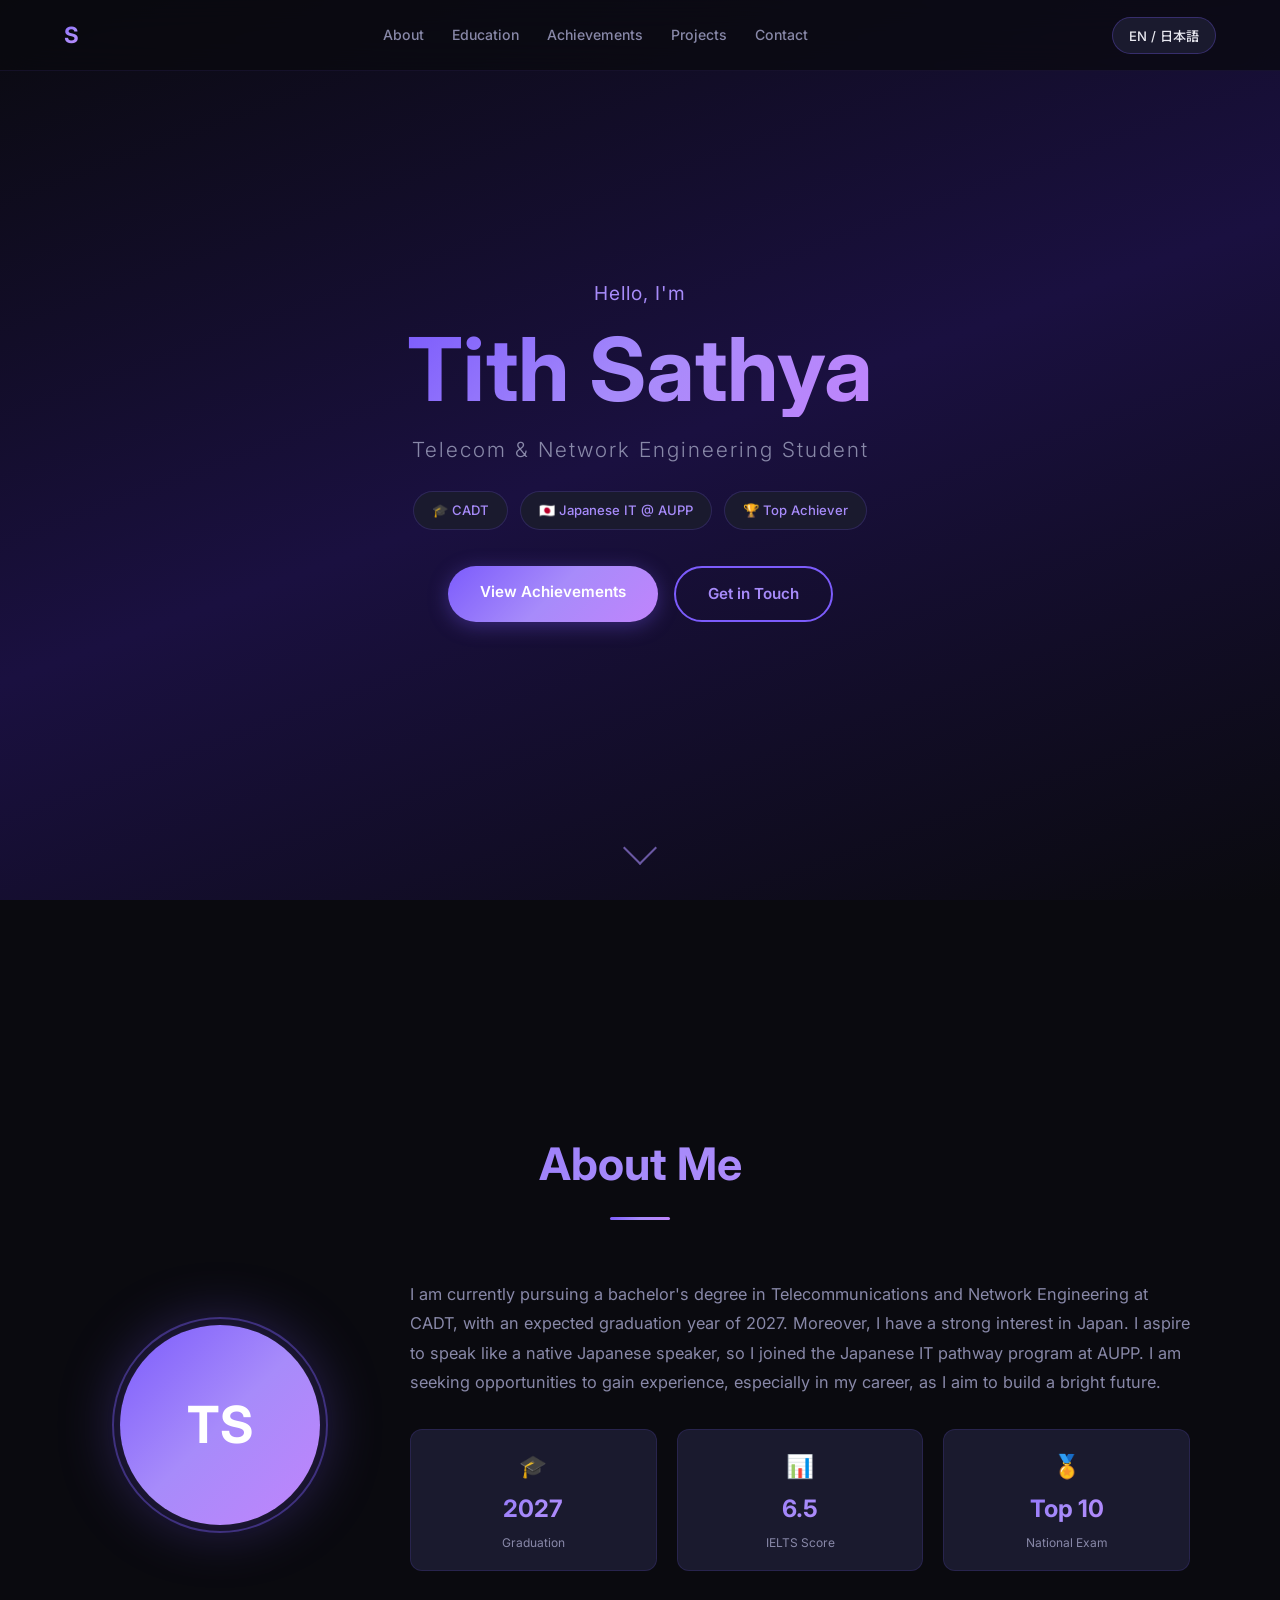
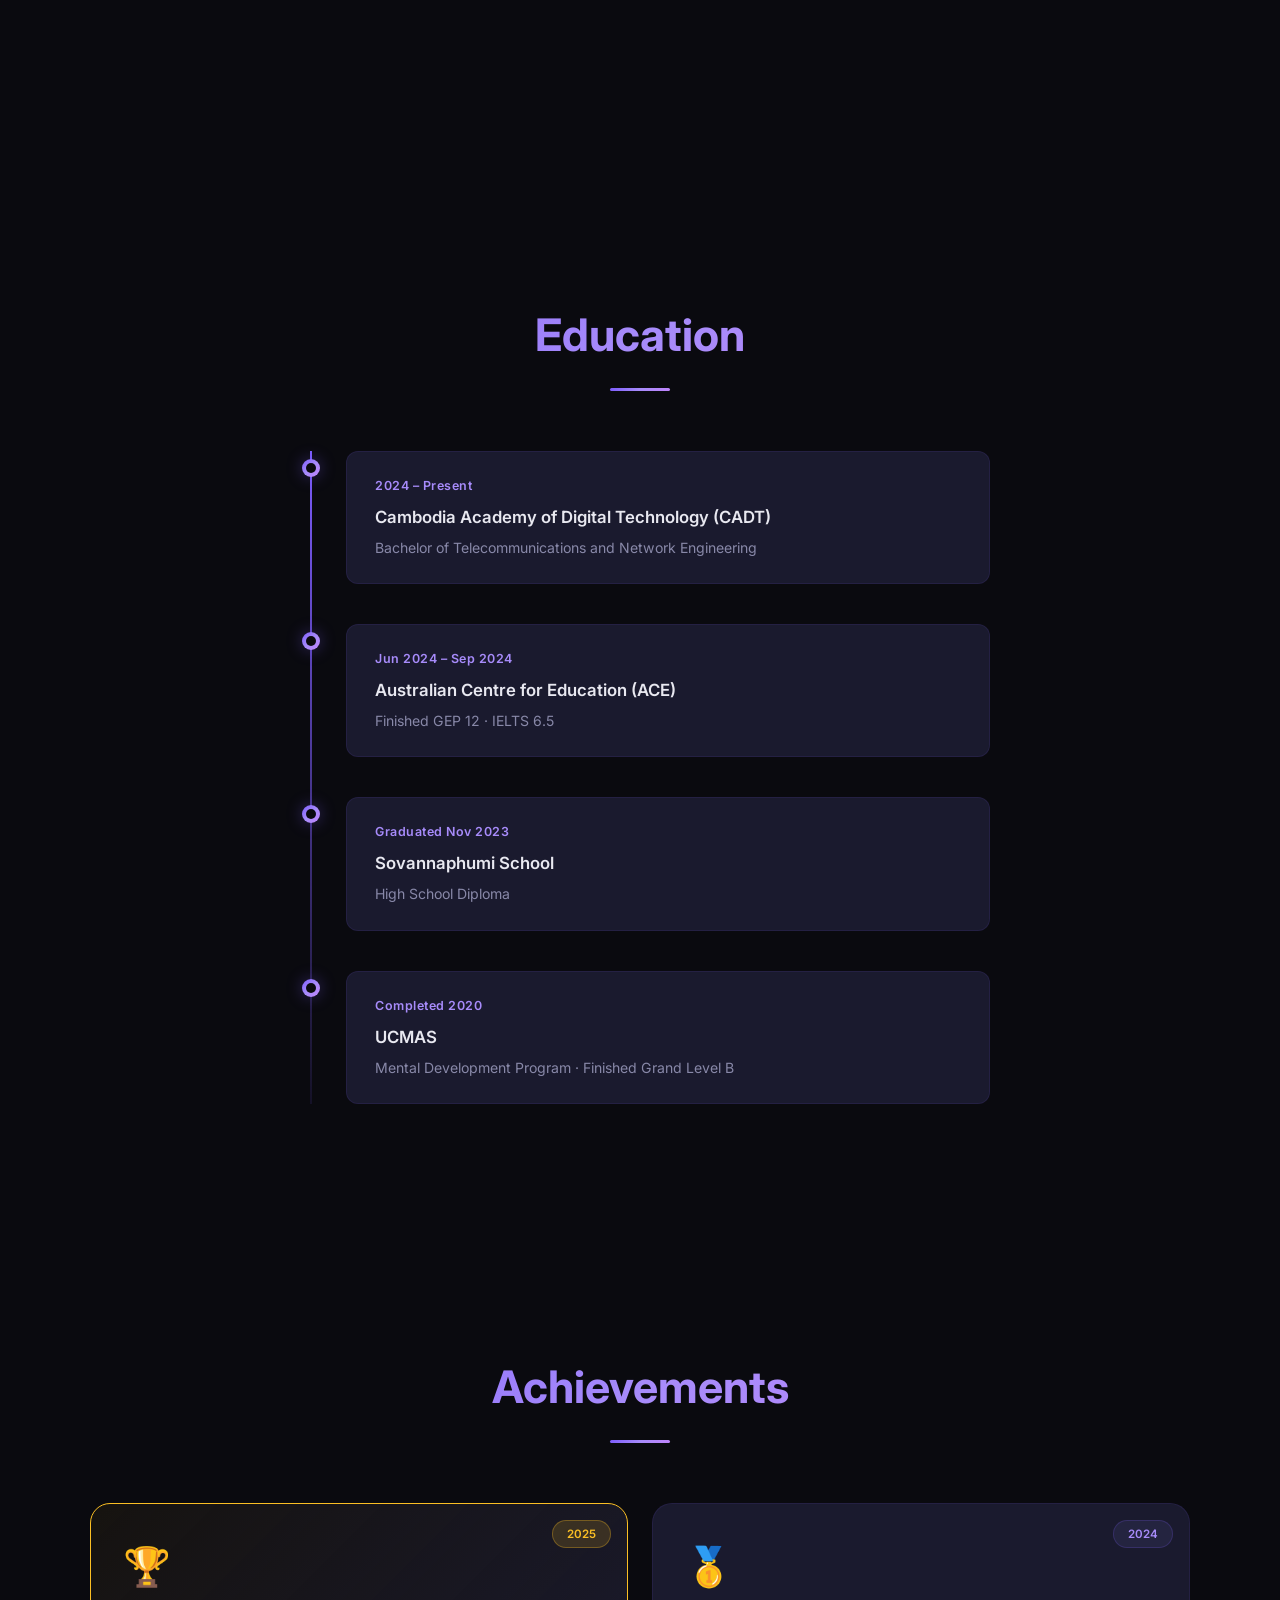
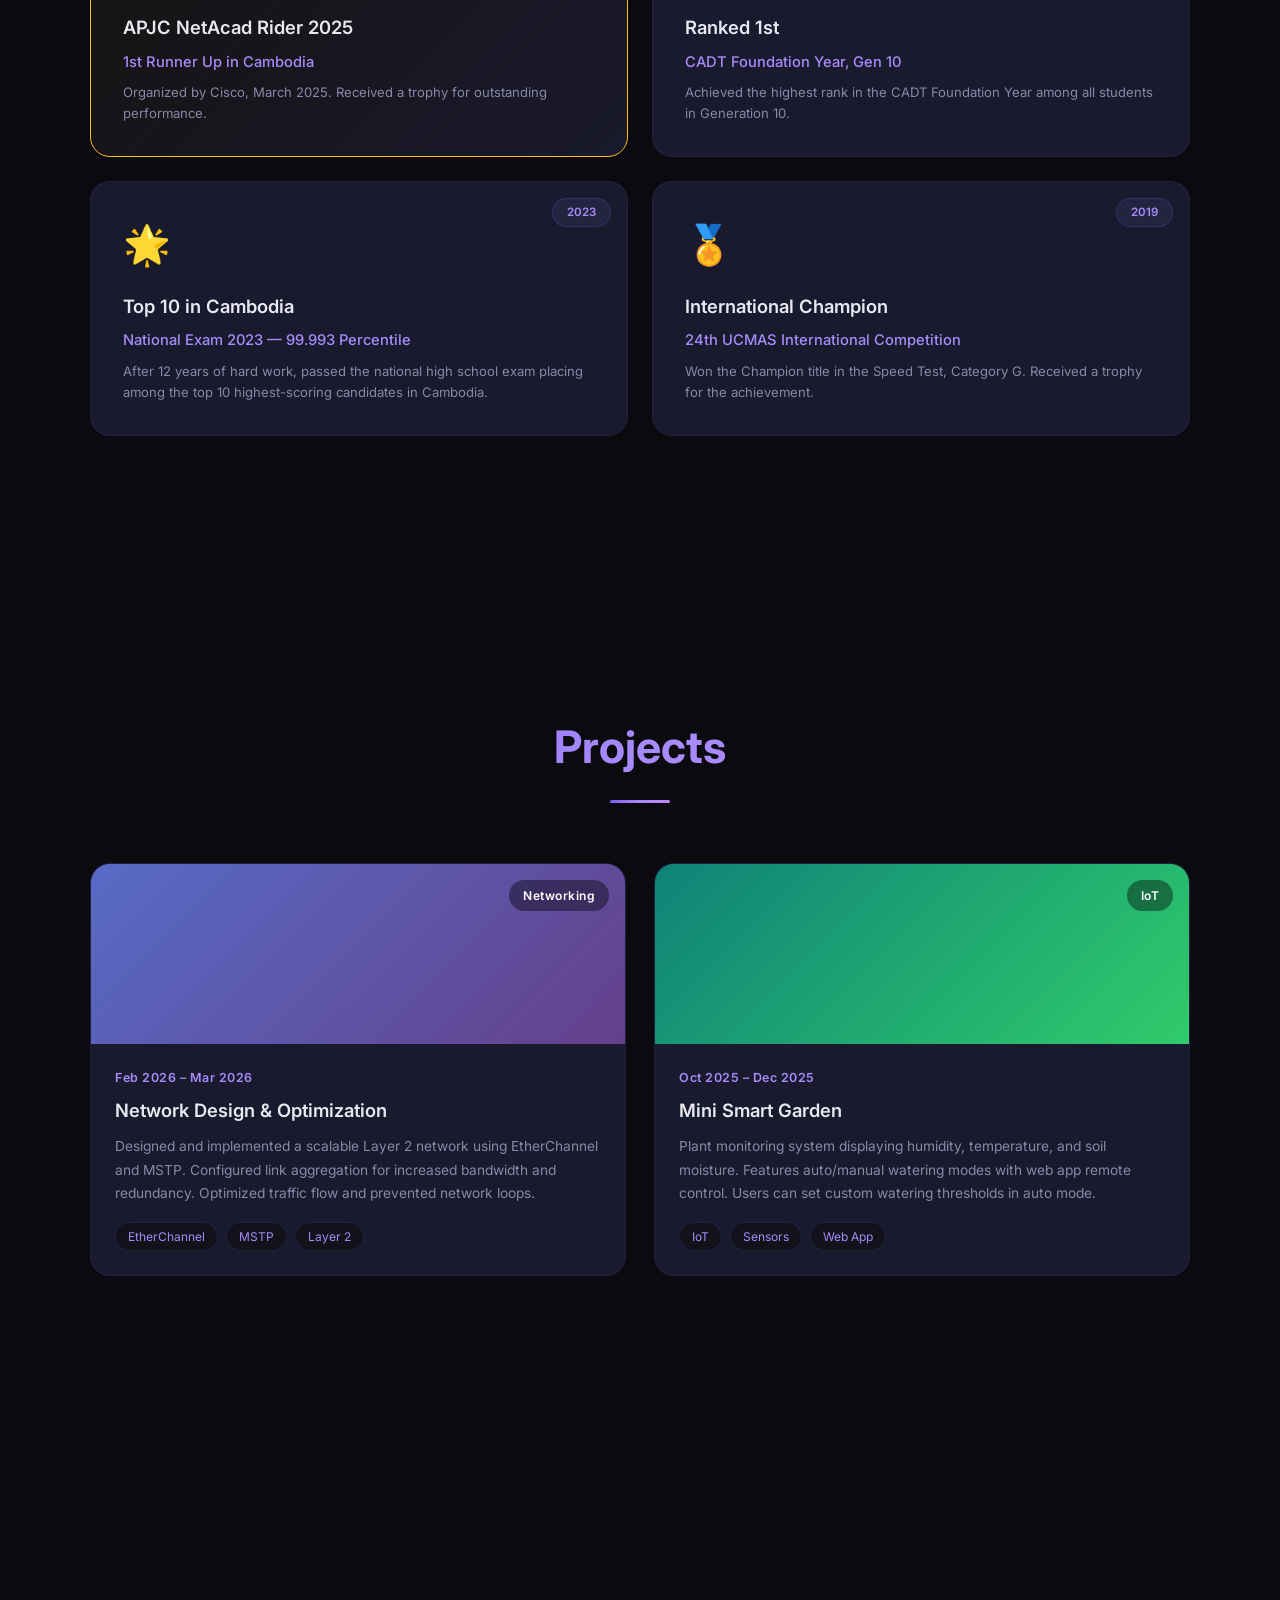
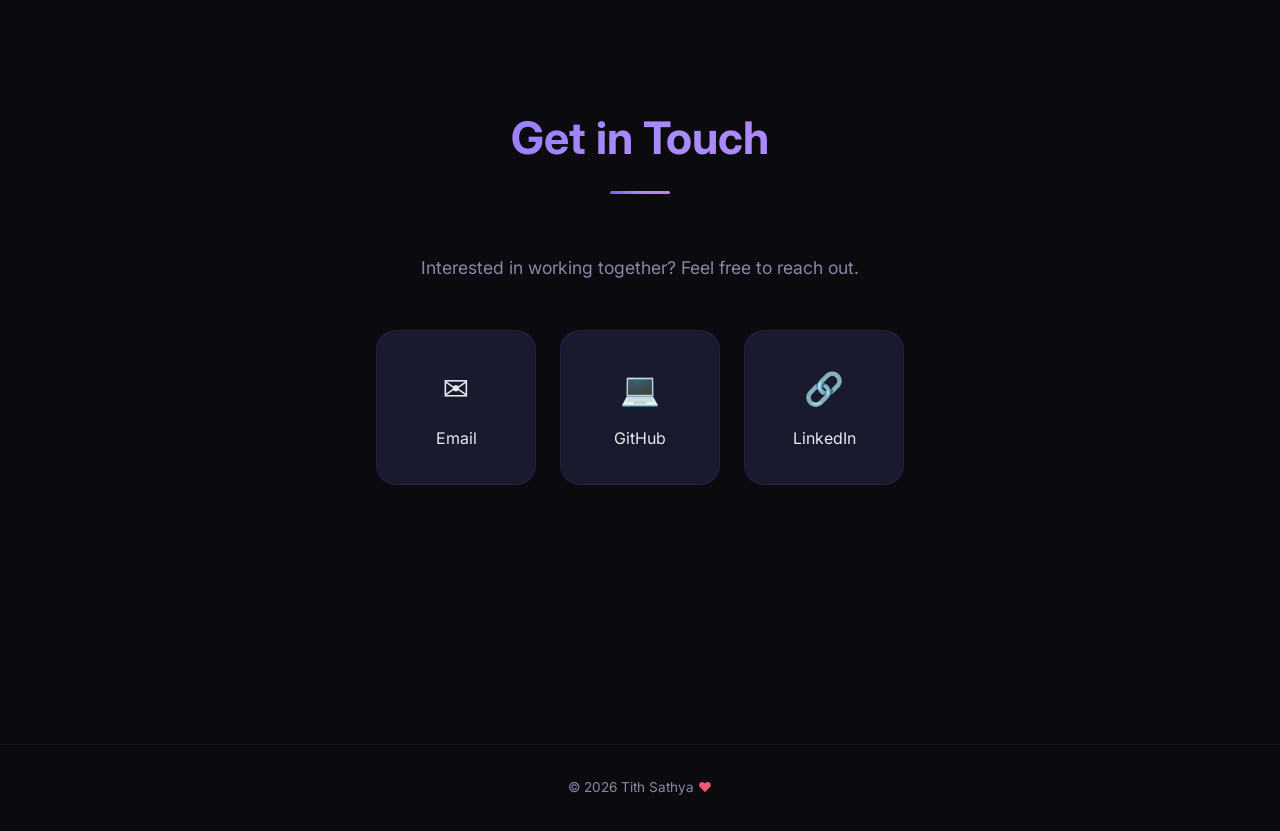
==== commit dbeca4ab: "update readme" ====
--- a/index.html
+++ b/index.html
@@ -16,7 +16,7 @@
   <!-- Nav -->
   <nav id="main-nav">
     <div class="nav-inner">
-      <a href="#hero" class="nav-logo"><span data-en="TS" data-ja="サ">TS</span></a>
+      <a href="#hero" class="nav-logo"><span data-en="S" data-ja="⌂">S</span></a>
       <div class="nav-links">
         <a href="#about" class="nav-link" data-en="About" data-ja="自己紹介">About</a>
         <a href="#education" class="nav-link" data-en="Education" data-ja="学歴">Education</a>
--- a/style.css
+++ b/style.css
@@ -135,7 +135,7 @@
 .project-tech span{background:var(--bg2);padding:4px 12px;border-radius:50px;font-size:.75rem;color:var(--accent2);border:1px solid rgba(124,92,252,.15)}
 
 /* ===== Contact ===== */
-.contact-subtitle{text-align:center;color:var(--text-muted);font-size:1.1rem;margin-bottom:48px;max-width:500px;margin-left:auto;margin-right:auto}
+.contact-subtitle{text-align:center;color:var(--text-muted);font-size:1.1rem;margin-bottom:48px;max-width:550px;margin-left:auto;margin-right:auto}
 .contact-links{display:flex;gap:24px;justify-content:center;flex-wrap:wrap}
 .contact-card{background:var(--surface);border:1px solid rgba(124,92,252,.1);border-radius:var(--radius-lg);padding:32px 40px;text-align:center;transition:var(--transition);display:flex;flex-direction:column;align-items:center;gap:12px;min-width:160px}
 .contact-card:hover{border-color:var(--accent);transform:translateY(-6px);box-shadow:0 12px 40px rgba(0,0,0,.3)}
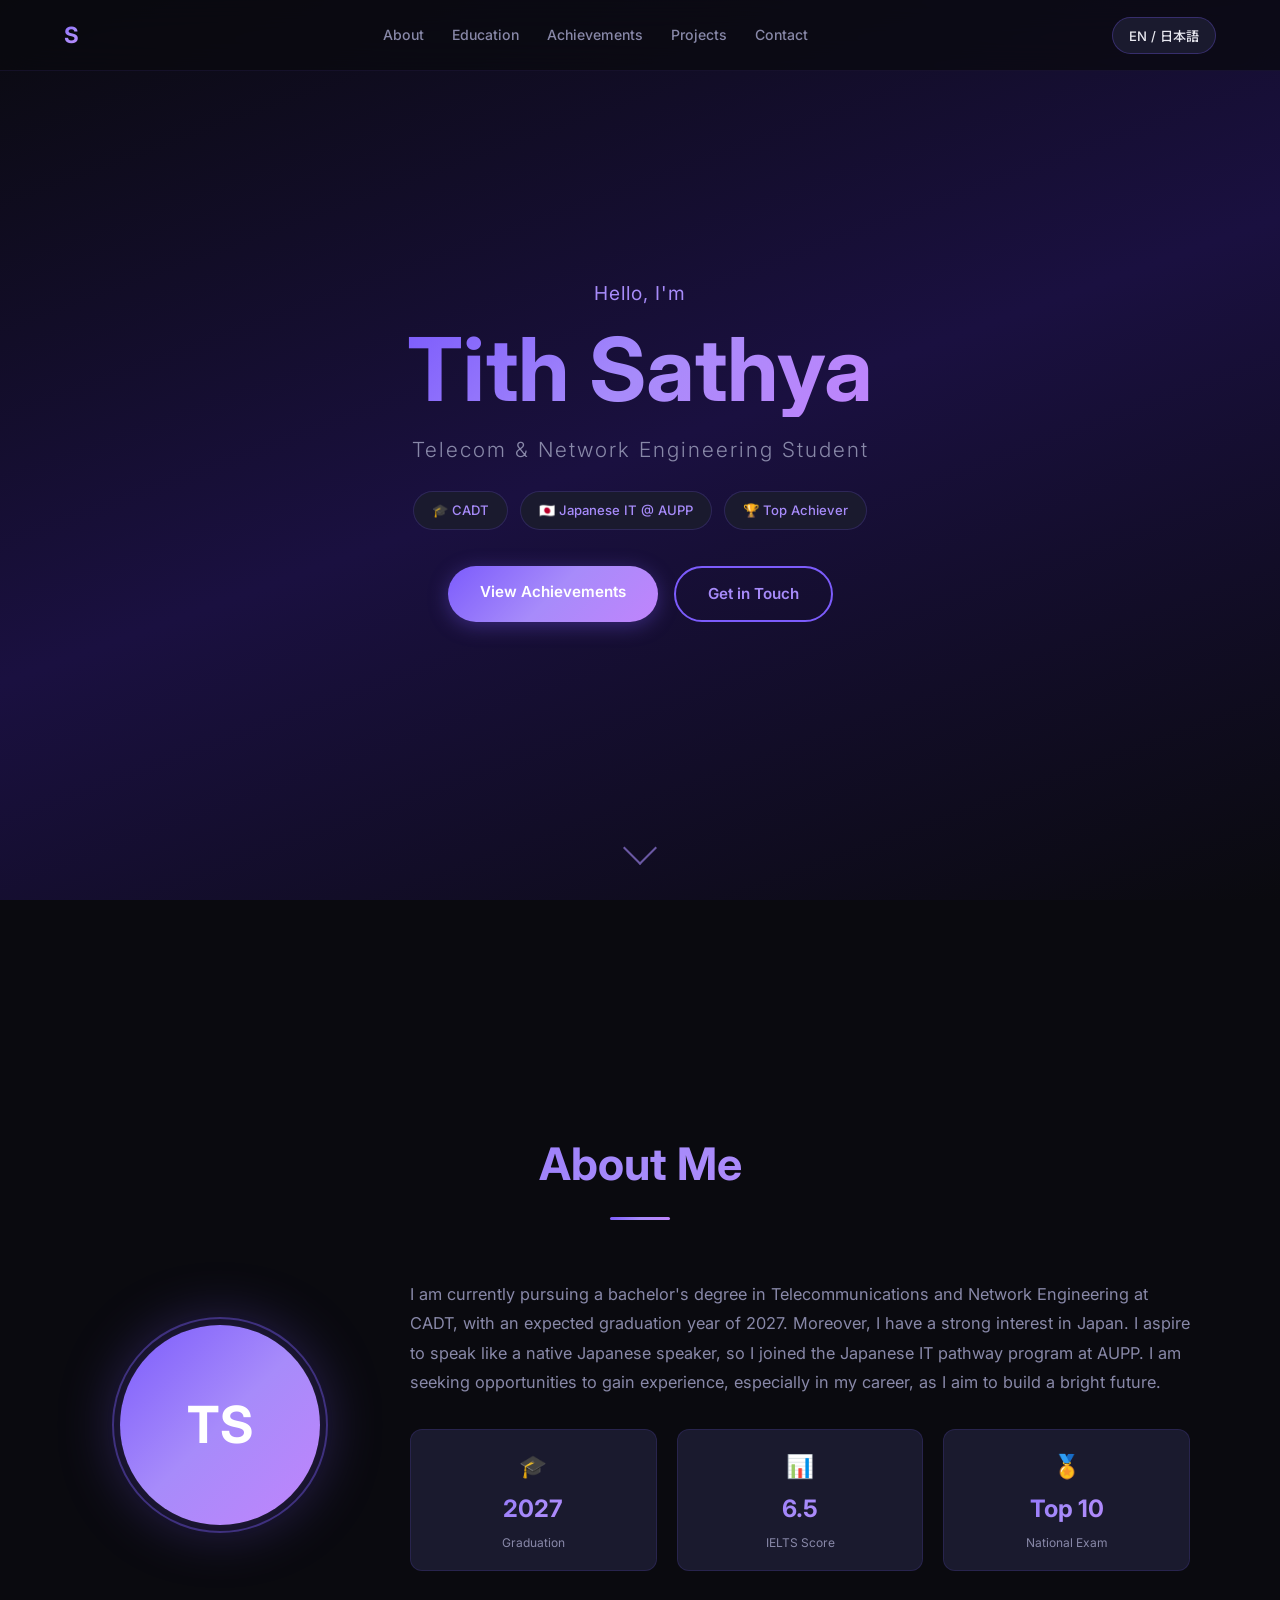
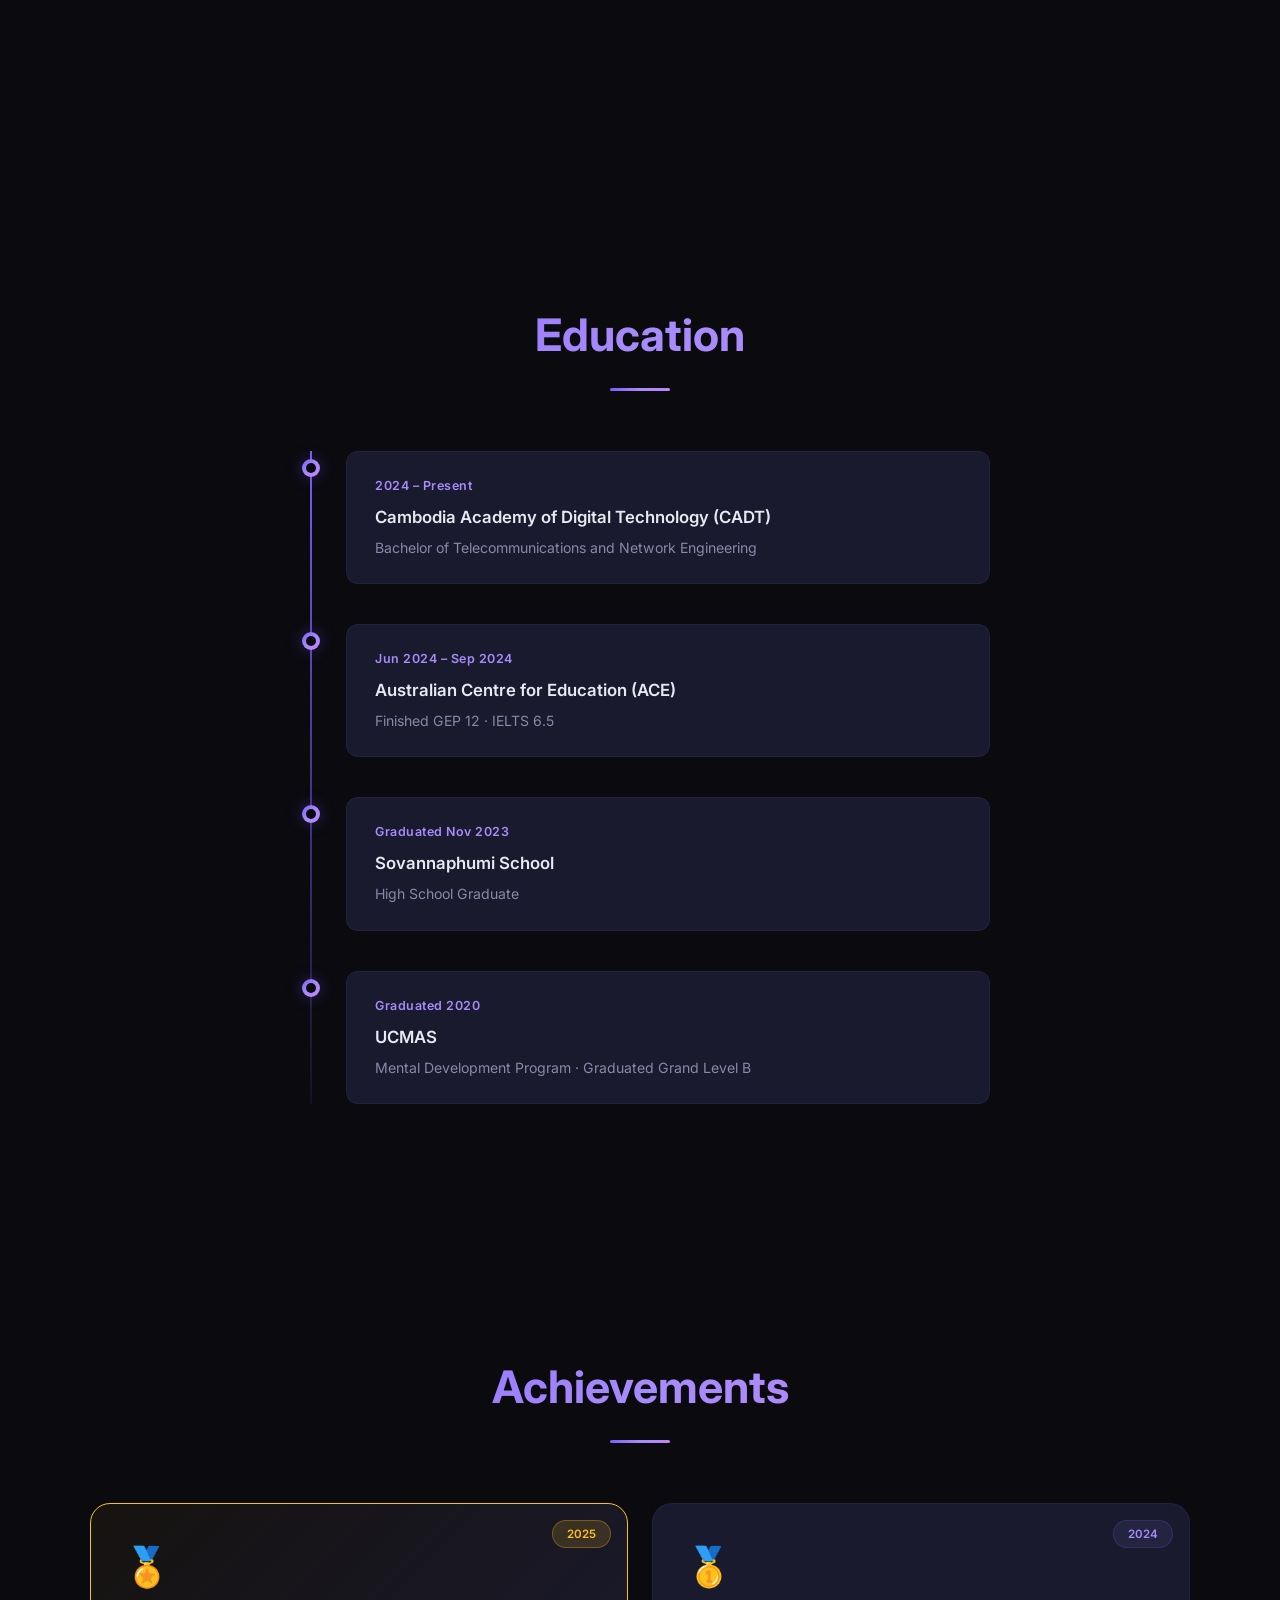
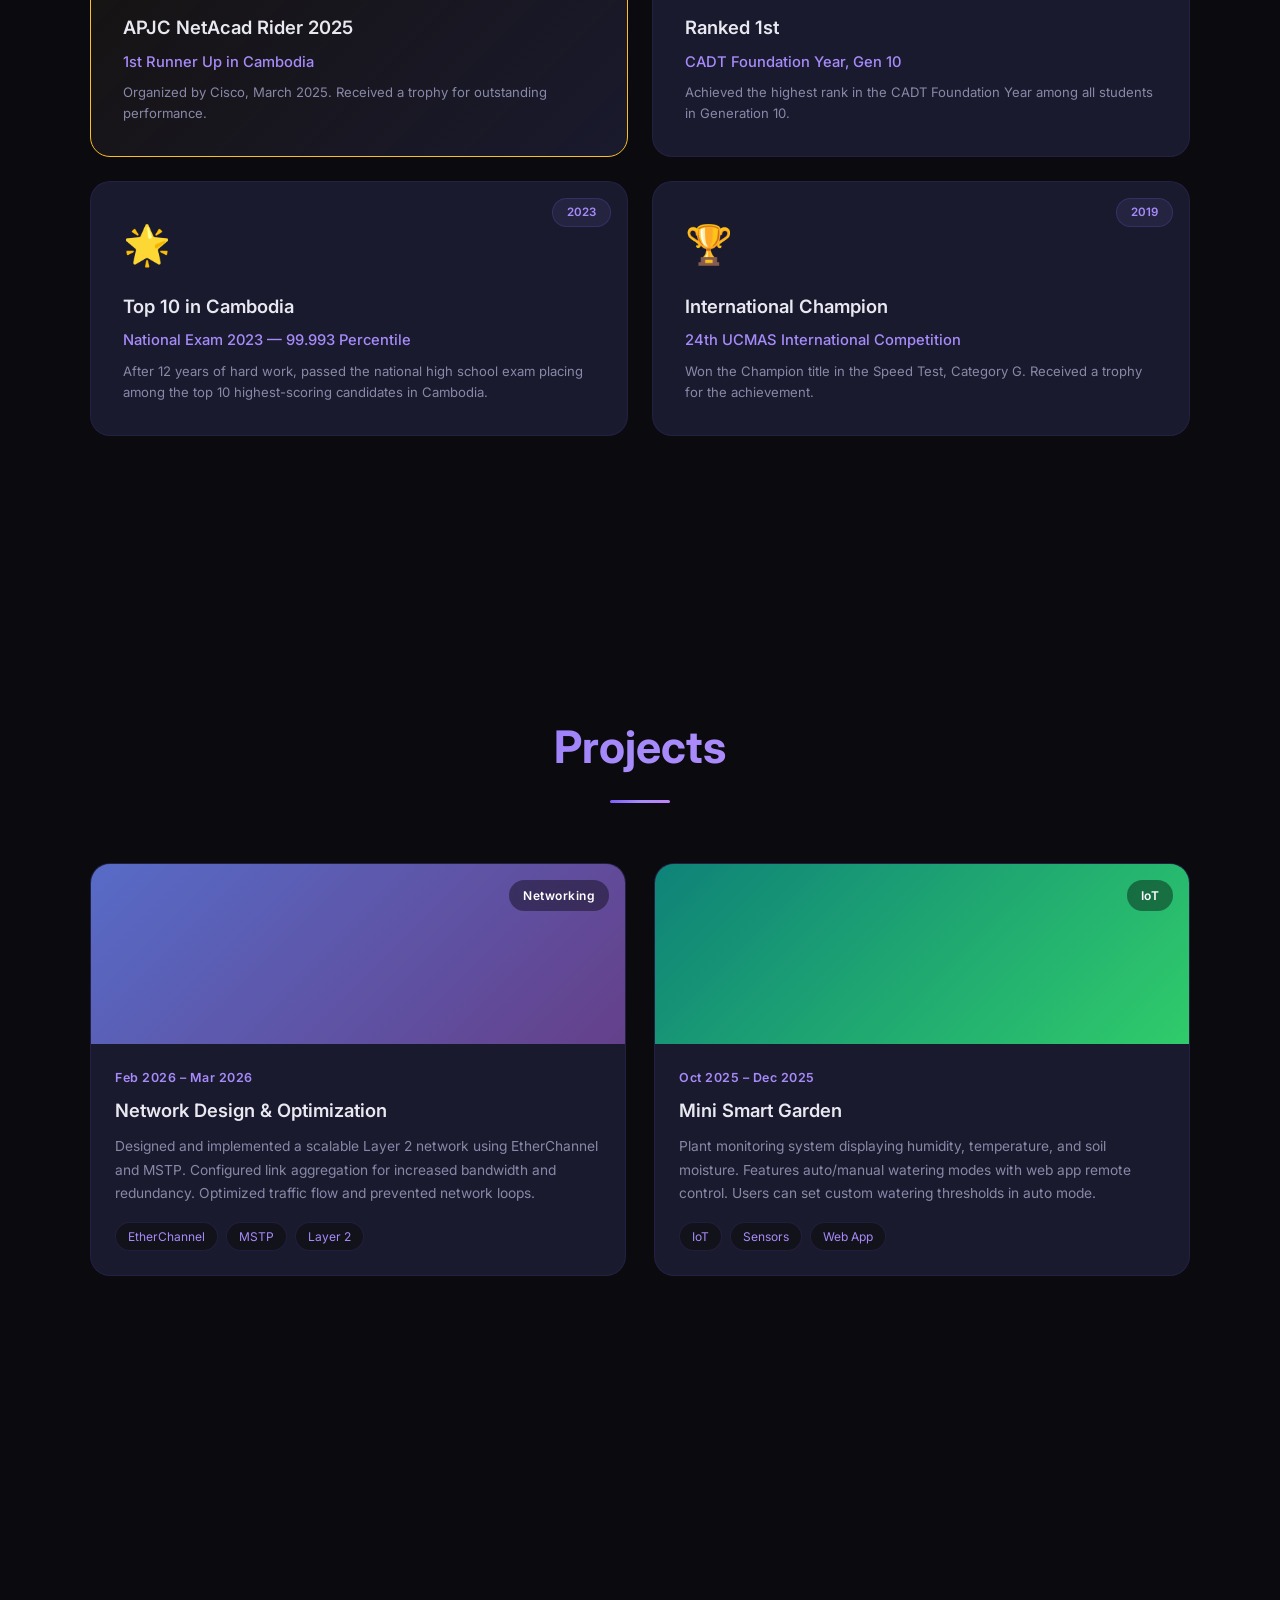
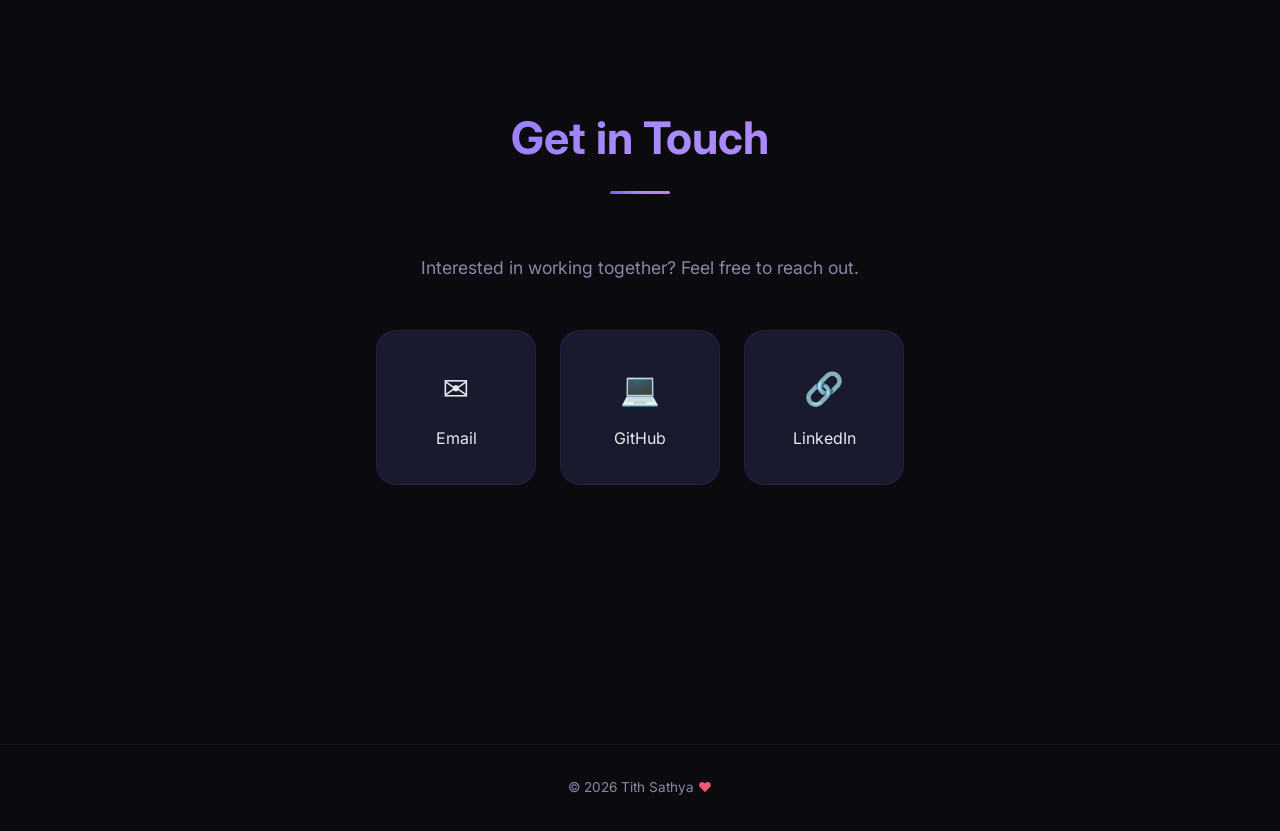
==== commit 267442cc: "minor update" ====
--- a/index.html
+++ b/index.html
@@ -101,15 +101,15 @@
           <div class="timeline-card">
             <span class="timeline-date" data-en="Graduated Nov 2023" data-ja="2023年11月卒業">Graduated Nov 2023</span>
             <h3 data-en="Sovannaphumi School" data-ja="ソヴァナプーミ学校">Sovannaphumi School</h3>
-            <p data-en="High School Diploma" data-ja="高等学校卒業">High School Diploma</p>
-          </div>
-        </div>
-        <div class="timeline-item">
-          <div class="timeline-dot"></div>
-          <div class="timeline-card">
-            <span class="timeline-date" data-en="Completed 2020" data-ja="2020年修了">Completed 2020</span>
+            <p data-en="High School Graduate" data-ja="高等学校卒業">High School Graduate</p>
+          </div>
+        </div>
+        <div class="timeline-item">
+          <div class="timeline-dot"></div>
+          <div class="timeline-card">
+            <span class="timeline-date" data-en="Graduated 2020" data-ja="2020年卒業">Graduated 2020</span>
             <h3>UCMAS</h3>
-            <p data-en="Mental Development Program · Finished Grand Level B" data-ja="知能開発プログラム · グランドレベルB修了">Mental Development Program · Finished Grand Level B</p>
+            <p data-en="Mental Development Program · Graduated Grand Level B" data-ja="知能開発プログラム · グランドレベルB修了">Mental Development Program · Graduated Grand Level B</p>
           </div>
         </div>
       </div>
@@ -123,7 +123,7 @@
       <div class="achievements-grid">
         <div class="achievement-card featured">
           <div class="achievement-ribbon" data-en="2025" data-ja="2025年">2025</div>
-          <div class="achievement-icon">🏆</div>
+          <div class="achievement-icon">🏅</div>
           <h3 data-en="APJC NetAcad Rider 2025" data-ja="APJC NetAcadライダー 2025">APJC NetAcad Rider 2025</h3>
           <p class="achievement-rank" data-en="1st Runner Up in Cambodia" data-ja="カンボジア準優勝">1st Runner Up in Cambodia</p>
           <p class="achievement-detail" data-en="Organized by Cisco, March 2025. Received a trophy for outstanding performance." data-ja="2025年3月、Cisco主催。優秀な成績でトロフィーを受賞。">Organized by Cisco, March 2025. Received a trophy for outstanding performance.</p>
@@ -144,7 +144,7 @@
         </div>
         <div class="achievement-card">
           <div class="achievement-ribbon" data-en="2019" data-ja="2019年">2019</div>
-          <div class="achievement-icon">🏅</div>
+          <div class="achievement-icon">🏆</div>
           <h3 data-en="International Champion" data-ja="国際チャンピオン">International Champion</h3>
           <p class="achievement-rank" data-en="24th UCMAS International Competition" data-ja="第24回UCMAS国際大会">24th UCMAS International Competition</p>
           <p class="achievement-detail" data-en="Won the Champion title in the Speed Test, Category G. Received a trophy for the achievement." data-ja="スピードテスト・カテゴリーGでチャンピオンのタイトルを獲得し、トロフィーを受賞しました。">Won the Champion title in the Speed Test, Category G. Received a trophy for the achievement.</p>
@@ -190,9 +190,9 @@
       <h2 class="section-title" data-en="Get in Touch" data-ja="お問い合わせ">Get in Touch</h2>
       <p class="contact-subtitle" data-en="Interested in working together? Feel free to reach out." data-ja="一緒に働くことに興味がありますか？お気軽にご連絡ください。">Interested in working together? Feel free to reach out.</p>
       <div class="contact-links">
-        <a href="mailto:hello@example.com" class="contact-card" id="contact-email"><div class="contact-icon">✉️</div><span data-en="Email" data-ja="メール">Email</span></a>
-        <a href="https://github.com/" target="_blank" rel="noopener" class="contact-card" id="contact-github"><div class="contact-icon">💻</div><span>GitHub</span></a>
-        <a href="https://linkedin.com/" target="_blank" rel="noopener" class="contact-card" id="contact-linkedin"><div class="contact-icon">🔗</div><span>LinkedIn</span></a>
+        <a href="mailto:tithsathyasan@gmail.com" class="contact-card" id="contact-email"><div class="contact-icon">✉️</div><span data-en="Email" data-ja="メール">Email</span></a>
+        <a href="https://github.com/Jerry12sir" target="_blank" rel="noopener" class="contact-card" id="contact-github"><div class="contact-icon">💻</div><span>GitHub</span></a>
+        <a href="https://www.linkedin.com/in/sathya-tith-368833337/" target="_blank" rel="noopener" class="contact-card" id="contact-linkedin"><div class="contact-icon">🔗</div><span>LinkedIn</span></a>
       </div>
     </div>
   </section>
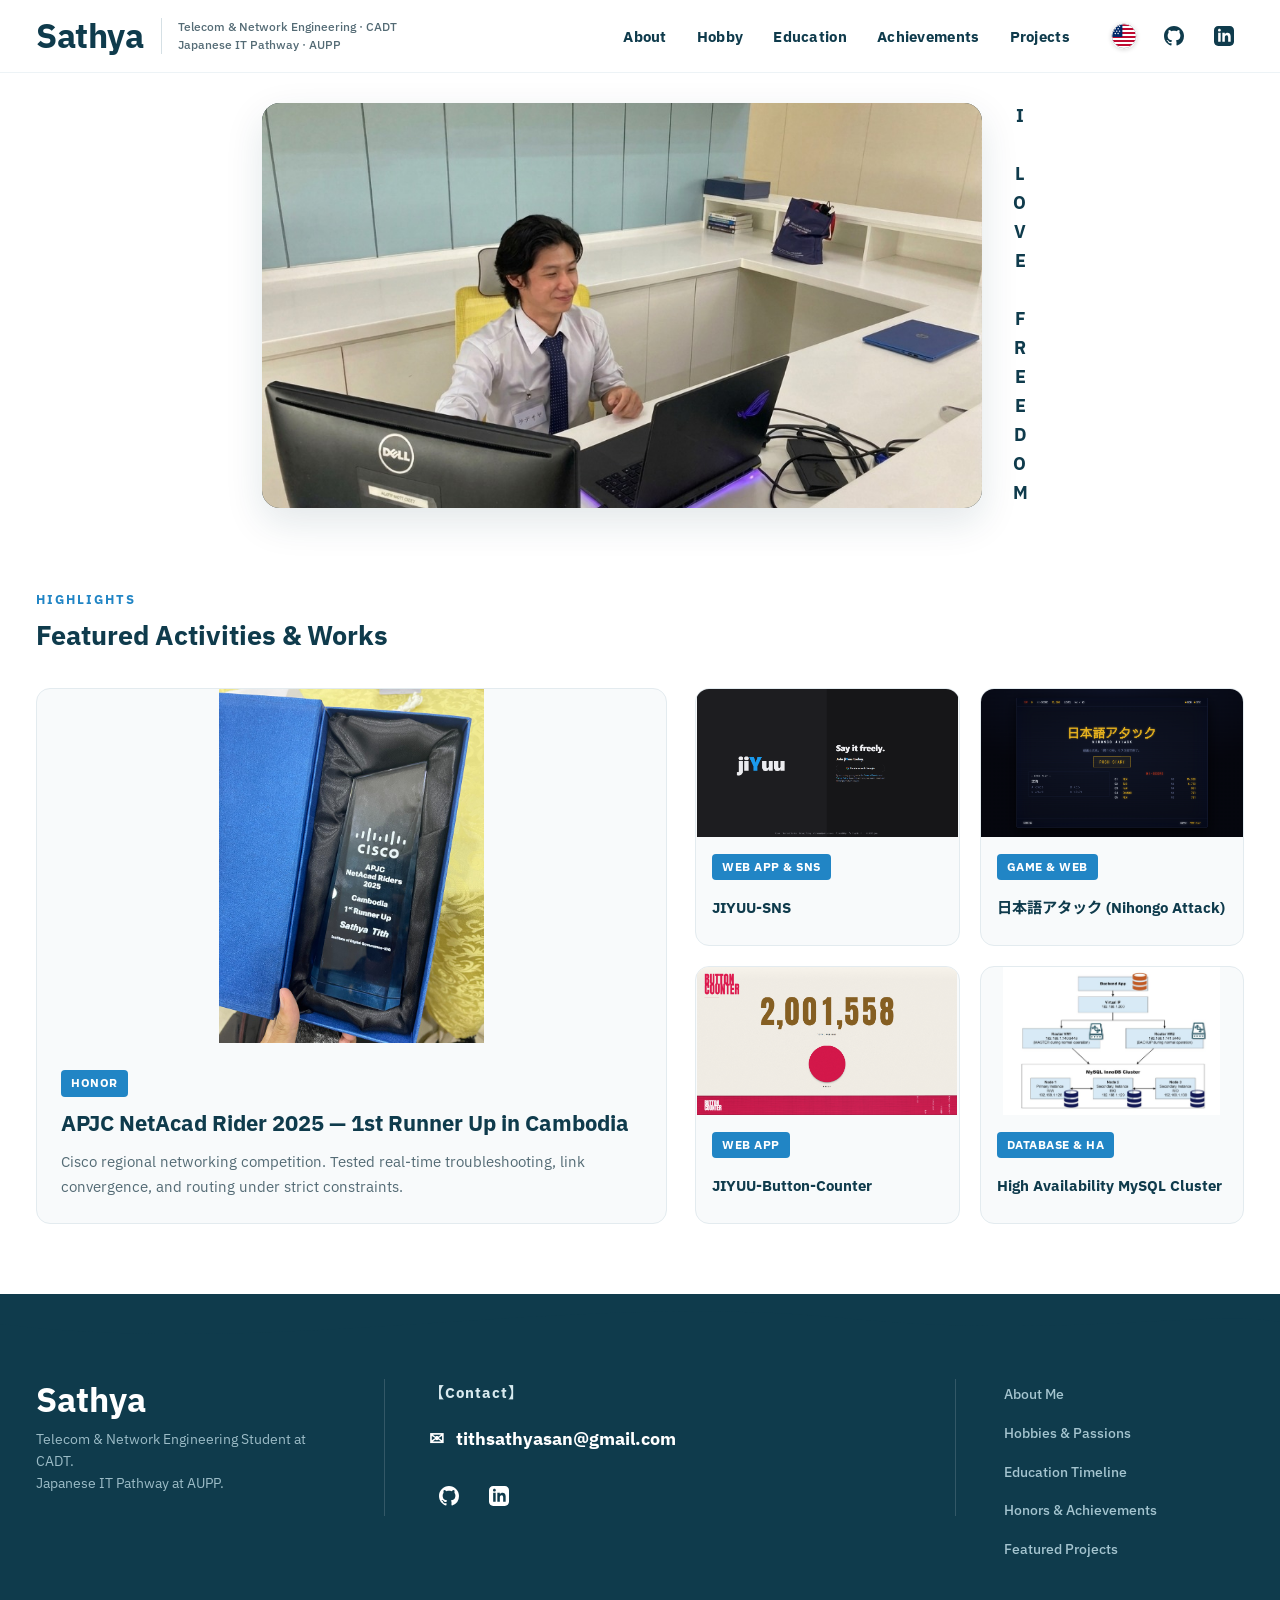
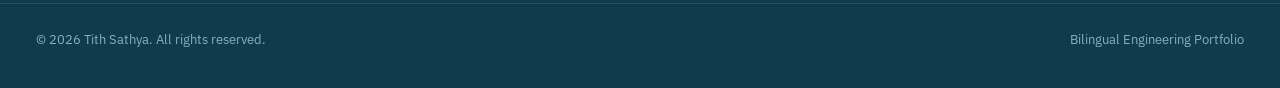
==== commit c16d93e8: "update sns project" ====
--- a/index.html
+++ b/index.html
@@ -3,202 +3,199 @@
 <head>
   <meta charset="UTF-8" />
   <meta name="viewport" content="width=device-width, initial-scale=1.0" />
-  <title>Tith Sathya | ティツ・サティヤ — Portfolio</title>
-  <meta name="description" content="Portfolio of Tith Sathya — Telecom & Network Engineering student at CADT. Bilingual EN/JP." />
+  <title>Sathya — Portfolio</title>
+  <meta name="description" content="Portfolio of Tith Sathya — Telecom & Network Engineering at CADT, Japanese IT Pathway at AUPP." />
   <link rel="preconnect" href="https://fonts.googleapis.com" />
   <link rel="preconnect" href="https://fonts.gstatic.com" crossorigin />
-  <link href="https://fonts.googleapis.com/css2?family=Inter:wght@300;400;500;600;700&family=Noto+Sans+JP:wght@300;400;500;600;700&display=swap" rel="stylesheet" />
+  <link href="https://fonts.googleapis.com/css2?family=IBM+Plex+Sans:ital,wght@0,300;0,400;0,500;0,600;0,700;1,400&family=Noto+Sans+JP:wght@400;500;700;900&display=swap" rel="stylesheet" />
   <link rel="stylesheet" href="style.css" />
 </head>
-<body>
-  <canvas id="particle-canvas"></canvas>
-
-  <!-- Nav -->
-  <nav id="main-nav">
-    <div class="nav-inner">
-      <a href="#hero" class="nav-logo"><span data-en="S" data-ja="⌂">S</span></a>
-      <div class="nav-links">
-        <a href="#about" class="nav-link" data-en="About" data-ja="自己紹介">About</a>
-        <a href="#education" class="nav-link" data-en="Education" data-ja="学歴">Education</a>
-        <a href="#achievements" class="nav-link" data-en="Achievements" data-ja="実績">Achievements</a>
-        <a href="#projects" class="nav-link" data-en="Projects" data-ja="プロジェクト">Projects</a>
-        <a href="#contact" class="nav-link" data-en="Contact" data-ja="お問い合わせ">Contact</a>
-      </div>
-      <button id="lang-toggle" class="lang-toggle" aria-label="Toggle language">EN / 日本語</button>
-      <button id="mobile-menu-btn" class="mobile-menu-btn" aria-label="Menu"><span></span><span></span><span></span></button>
+<body class="is-top">
+
+  <!-- Header (Umitabi-Yamatabi Inspired) -->
+  <header id="site-header">
+    <div class="header-container">
+      <!-- Top Left Brand: Sathya in EN, サティヤ in JA -->
+      <a href="index.html" class="brand-group">
+        <h1 class="brand-name" data-en="Sathya" data-ja="サティヤ">Sathya</h1>
+        <p class="brand-tagline" data-en="Telecom & Network Engineering · CADT<br>Japanese IT Pathway · AUPP" data-ja="夢に向かって、歩み続ける。<br>CADT 電気通信 · AUPP 日本語IT">Telecom & Network Engineering · CADT<br>Japanese IT Pathway · AUPP</p>
+      </a>
+
+      <!-- Top Right Actions: 1 Line Nav + Green Flag Circle + GitHub + LinkedIn -->
+      <div class="nav-actions-wrap">
+        <nav>
+          <ul class="nav-links">
+            <li><a href="about.html" class="nav-link" data-en="About" data-ja="自己紹介">About</a></li>
+            <li><a href="hobby.html" class="nav-link" data-en="Hobby" data-ja="趣味">Hobby</a></li>
+            <li><a href="education.html" class="nav-link" data-en="Education" data-ja="学歴">Education</a></li>
+            <li><a href="achievements.html" class="nav-link" data-en="Achievements" data-ja="実績">Achievements</a></li>
+            <li><a href="projects.html" class="nav-link" data-en="Projects" data-ja="プロジェクト">Projects</a></li>
+          </ul>
+        </nav>
+
+        <div class="header-icons">
+          <!-- Flag Language Switcher (Real Vector SVG) -->
+          <button class="lang-flag-btn" aria-label="日本語に切替 (Switch to Japanese)" title="日本語に切替 (Switch to Japanese)">
+            <svg class="flag-svg" viewBox="0 0 32 32" width="26" height="26" aria-hidden="true"><defs><clipPath id="us-clip"><circle cx="16" cy="16" r="15"/></clipPath></defs><g clip-path="url(#us-clip)"><rect width="32" height="32" fill="#bf0a30"/><path d="M0 4.92h32M0 9.85h32M0 14.77h32M0 19.69h32M0 24.62h32M0 29.54h32" stroke="#ffffff" stroke-width="2.46"/><rect width="14" height="17.2" fill="#002868"/><circle cx="3.5" cy="4" r="0.9" fill="#fff"/><circle cx="7" cy="4" r="0.9" fill="#fff"/><circle cx="10.5" cy="4" r="0.9" fill="#fff"/><circle cx="5.25" cy="7" r="0.9" fill="#fff"/><circle cx="8.75" cy="7" r="0.9" fill="#fff"/><circle cx="3.5" cy="10" r="0.9" fill="#fff"/><circle cx="7" cy="10" r="0.9" fill="#fff"/><circle cx="10.5" cy="10" r="0.9" fill="#fff"/><circle cx="5.25" cy="13" r="0.9" fill="#fff"/><circle cx="8.75" cy="13" r="0.9" fill="#fff"/></g><circle cx="16" cy="16" r="15" fill="none" stroke="#d5dde0" stroke-width="1.2"/></svg>
+          </button>
+
+          <!-- GitHub Circle -->
+          <a href="https://github.com/Jerry12sir" target="_blank" rel="noopener noreferrer" class="icon-btn" aria-label="GitHub profile">
+            <svg viewBox="0 0 24 24"><path d="M12 0C5.37 0 0 5.37 0 12c0 5.31 3.435 9.795 8.205 11.385.6.105.825-.255.825-.57 0-.285-.015-1.23-.015-2.235-3.015.555-3.795-.735-4.035-1.41-.135-.345-.72-1.41-1.23-1.695-.42-.225-1.02-.78-.015-.795.945-.015 1.62.87 1.845 1.23 1.08 1.815 2.805 1.305 3.495.99.105-.78.42-1.305.765-1.605-2.67-.3-5.46-1.335-5.46-5.925 0-1.305.465-2.385 1.23-3.225-.12-.3-.54-1.53.12-3.18 0 0 1.005-.315 3.3 1.23.96-.27 1.98-.405 3-.405s2.04.135 3 .405c2.295-1.56 3.3-1.23 3.3-1.23.66 1.65.24 2.88.12 3.18.765.84 1.23 1.905 1.23 3.225 0 4.605-2.805 5.625-5.475 5.925.435.375.81 1.095.81 2.22 0 1.605-.015 2.895-.015 3.3 0 .315.225.69.825.57A12.02 12.02 0 0024 12c0-6.63-5.37-12-12-12z"/></svg>
+          </a>
+
+          <!-- LinkedIn Circle -->
+          <a href="https://www.linkedin.com/in/sathya-tith-368833337/" target="_blank" rel="noopener noreferrer" class="icon-btn" aria-label="LinkedIn profile">
+            <svg viewBox="0 0 24 24"><path d="M19 0h-14c-2.761 0-5 2.239-5 5v14c0 2.761 2.239 5 5 5h14c2.762 0 5-2.239 5-5v-14c0-2.761-2.238-5-5-5zm-11 19h-3v-11h3v11zm-1.5-12.268c-.966 0-1.75-.79-1.75-1.764s.784-1.764 1.75-1.764 1.75.79 1.75 1.764-.783 1.764-1.75 1.764zm13.5 12.268h-3v-5.604c0-3.368-4-3.113-4 0v5.604h-3v-11h3v1.765c1.396-2.586 7-2.777 7 2.476v6.759z"/></svg>
+          </a>
+
+          <button id="mobile-toggle" class="mobile-toggle" aria-label="Toggle navigation">
+            <svg viewBox="0 0 24 24" aria-hidden="true"><path d="M1.3 4.5h21.4M1.3 12h21.4M1.3 19.5h21.4"/></svg>
+          </button>
+        </div>
+      </div>
     </div>
-  </nav>
-
-  <!-- Mobile menu -->
-  <div id="mobile-menu" class="mobile-menu">
-    <a href="#about" class="mobile-link" data-en="About" data-ja="自己紹介">About</a>
-    <a href="#education" class="mobile-link" data-en="Education" data-ja="学歴">Education</a>
-    <a href="#achievements" class="mobile-link" data-en="Achievements" data-ja="実績">Achievements</a>
-    <a href="#projects" class="mobile-link" data-en="Projects" data-ja="プロジェクト">Projects</a>
-    <a href="#contact" class="mobile-link" data-en="Contact" data-ja="お問い合わせ">Contact</a>
+  </header>
+
+  <!-- Mobile Drawer -->
+  <div id="mobile-drawer" class="mobile-drawer">
+    <a href="about.html" class="nav-link" data-en="About" data-ja="自己紹介">About</a>
+    <a href="hobby.html" class="nav-link" data-en="Hobby" data-ja="趣味">Hobby</a>
+    <a href="education.html" class="nav-link" data-en="Education" data-ja="学歴">Education</a>
+    <a href="achievements.html" class="nav-link" data-en="Achievements" data-ja="実績">Achievements</a>
+    <a href="projects.html" class="nav-link" data-en="Projects" data-ja="プロジェクト">Projects</a>
   </div>
 
-  <!-- Hero -->
-  <section id="hero" class="section hero-section">
-    <div class="hero-content">
-      <p class="hero-greeting" data-en="Hello, I'm" data-ja="こんにちは、">Hello, I'm</p>
-      <h1 class="hero-name" data-en="Tith Sathya" data-ja="ティツ・サティヤ">Tith Sathya</h1>
-      <p class="hero-tagline" data-en="Telecom & Network Engineering Student" data-ja="電気通信・ネットワーク工学専攻">Telecom & Network Engineering Student</p>
-      <div class="hero-badges">
-        <span class="badge" data-en="🎓 CADT" data-ja="🎓 CADT">🎓 CADT</span>
-        <span class="badge" data-en="🇯🇵 Japanese IT @ AUPP" data-ja="🇯🇵 日本語IT @ AUPP">🇯🇵 Japanese IT @ AUPP</span>
-        <span class="badge" data-en="🏆 Top Achiever" data-ja="🏆 トップ成績">🏆 Top Achiever</span>
-      </div>
-      <div class="hero-cta">
-        <a href="#achievements" class="btn btn-primary" data-en="View Achievements" data-ja="実績を見る">View Achievements</a>
-        <a href="#contact" class="btn btn-outline" data-en="Get in Touch" data-ja="連絡する">Get in Touch</a>
-      </div>
-      <div class="scroll-indicator"><div class="scroll-arrow"></div></div>
+  <main>
+    <!-- Main Visual Stage (Centerpiece Big Picture + Line Art) -->
+    <section class="p-top__intro">
+      <div class="intro-stage">
+
+        <!-- Centerpiece Panoramic Photo Container -->
+        <div class="intro-movie">
+          <img src="images/hero.jpg" alt="Hero Picture" class="hero-photo" />
+        </div>
+
+        <!-- Right Standing Text: Centered at Middle of Image Height -->
+        <div class="intro-right-accent">
+          <div class="intro-ttl__text">
+            <div class="ttl-line ttl-main" data-en="I LOVE FREEDOM" data-ja="自由が好きです">I LOVE FREEDOM</div>
+          </div>
+        </div>
+
+      </div>
+    </section>
+
+    <!-- Editorial Feature Showcase (Matches umitabi-yamatabi.jp feature-bloc) -->
+    <section class="p-top__feature">
+      <div class="feature-header">
+        <span class="feature-kicker" data-en="Highlights" data-ja="ハイライト">Highlights</span>
+        <h2 class="feature-heading" data-en="Featured Activities & Works" data-ja="注目の実績と取り組み">Featured Activities & Works</h2>
+      </div>
+
+      <div class="feature-bloc-wrap">
+
+        <!-- Left Large Featured Card -->
+        <a href="achievements.html#netacad-rider" class="feature-item-large">
+          <div class="f-img-wrap">
+            <img src="images/achievements/achievement-netacad.jpg" alt="NetAcad Rider 2025" />
+          </div>
+          <div class="f-info">
+            <span class="feature-category" data-en="HONOR" data-ja="受賞">HONOR</span>
+            <h3 class="f-title" data-en="APJC NetAcad Rider 2025 — 1st Runner Up in Cambodia" data-ja="APJC NetAcad ライダー 2025 — カンボジア全国 準優勝">APJC NetAcad Rider 2025 — 1st Runner Up in Cambodia</h3>
+            <p class="f-desc" data-en="Cisco regional networking competition. Tested real-time troubleshooting, link convergence, and routing under strict constraints." data-ja="Cisco主催の難関競技会にて、トラブルシューティングとルーティング実践力を競い、全国準優勝トロフィーを受賞。">Cisco regional networking competition. Tested real-time troubleshooting, link convergence, and routing under strict constraints.</p>
+          </div>
+        </a>
+
+        <!-- Right 4-Card Editorial Column -->
+        <div class="feature-list-col">
+
+          <a href="projects.html#jiyuu-sns" class="feature-mini-item">
+            <div class="mini-img">
+              <img src="images/projects/project-jiyuu-sns.png" alt="JIYUU-SNS" />
+            </div>
+            <div class="mini-info">
+              <span class="feature-category" data-en="WEB APP & SNS" data-ja="Webアプリ・SNS">WEB APP & SNS</span>
+              <h4 class="mini-title" data-en="JIYUU-SNS" data-ja="JIYUU-SNS">JIYUU-SNS</h4>
+            </div>
+          </a>
+
+          <a href="projects.html#nihongo-attack" class="feature-mini-item">
+            <div class="mini-img">
+              <img src="images/projects/project-nihongo-attack.jpg" alt="日本語アタック (Nihongo Attack)" />
+            </div>
+            <div class="mini-info">
+              <span class="feature-category" data-en="GAME & WEB" data-ja="ゲーム・Web">GAME & WEB</span>
+              <h4 class="mini-title" data-en="日本語アタック (Nihongo Attack)" data-ja="日本語アタック">日本語アタック (Nihongo Attack)</h4>
+            </div>
+          </a>
+
+          <a href="projects.html#jiyuu-counter" class="feature-mini-item">
+            <div class="mini-img">
+              <img src="images/projects/project-jiyuu-counter.png" alt="JIYUU-Button-Counter" />
+            </div>
+            <div class="mini-info">
+              <span class="feature-category" data-en="WEB APP" data-ja="Webアプリ">WEB APP</span>
+              <h4 class="mini-title" data-en="JIYUU-Button-Counter" data-ja="JIYUU-Button-Counter">JIYUU-Button-Counter</h4>
+            </div>
+          </a>
+
+          <a href="projects.html#mysql-cluster" class="feature-mini-item">
+            <div class="mini-img">
+              <img src="images/projects/project-mysql-cluster.jpg" alt="MySQL InnoDB Cluster" />
+            </div>
+            <div class="mini-info">
+              <span class="feature-category" data-en="DATABASE & HA" data-ja="データベース・HA">DATABASE & HA</span>
+              <h4 class="mini-title" data-en="High Availability MySQL Cluster" data-ja="MySQL InnoDB Cluster 高可用性構成">High Availability MySQL Cluster</h4>
+            </div>
+          </a>
+
+        </div>
+
+      </div>
+    </section>
+  </main>
+
+  <!-- Wave Footer (Reference Image 2) -->
+  <footer class="footer-wave-wrap">
+    <svg class="footer-top-wave-svg" viewBox="0 0 1440 60" fill="none" preserveAspectRatio="none" xmlns="http://www.w3.org/2000/svg">
+      <path d="M0 30 C320 65, 640 -5, 960 25 C1200 45, 1360 15, 1440 28 L1440 60 L0 60 Z" fill="#0f3b4c"/>
+    </svg>
+    <button class="scroll-top-btn" aria-label="Scroll to top">↑</button>
+
+    <div class="footer-main-inner">
+      <div class="footer-brand">
+        <div class="f-brand-name" data-en="Sathya" data-ja="サティヤ">Sathya</div>
+        <p class="f-tagline" data-en="Telecom & Network Engineering Student at CADT.<br>Japanese IT Pathway at AUPP." data-ja="CADT 電気通信・ネットワーク工学専攻。<br>AUPP 日本語ITパスウェイ。">Telecom & Network Engineering Student at CADT.<br>Japanese IT Pathway at AUPP.</p>
+      </div>
+
+      <div class="footer-contact-block">
+        <div class="contact-label-tag" data-en="【Contact】" data-ja="【お問い合わせ】">【Contact】</div>
+        <a href="mailto:tithsathyasan@gmail.com" class="contact-email-link">
+          <span>✉</span>
+          <span>tithsathyasan@gmail.com</span>
+        </a>
+        <div class="footer-social-row">
+          <a href="https://github.com/Jerry12sir" target="_blank" rel="noopener noreferrer" class="footer-social-btn" aria-label="GitHub"><svg viewBox="0 0 24 24"><path d="M12 0C5.37 0 0 5.37 0 12c0 5.31 3.435 9.795 8.205 11.385.6.105.825-.255.825-.57 0-.285-.015-1.23-.015-2.235-3.015.555-3.795-.735-4.035-1.41-.135-.345-.72-1.41-1.23-1.695-.42-.225-1.02-.78-.015-.795.945-.015 1.62.87 1.845 1.23 1.08 1.815 2.805 1.305 3.495.99.105-.78.42-1.305.765-1.605-2.67-.3-5.46-1.335-5.46-5.925 0-1.305.465-2.385 1.23-3.225-.12-.3-.54-1.53.12-3.18 0 0 1.005-.315 3.3 1.23.96-.27 1.98-.405 3-.405s2.04.135 3 .405c2.295-1.56 3.3-1.23 3.3-1.23.66 1.65.24 2.88.12 3.18.765.84 1.23 1.905 1.23 3.225 0 4.605-2.805 5.625-5.475 5.925.435.375.81 1.095.81 2.22 0 1.605-.015 2.895-.015 3.3 0 .315.225.69.825.57A12.02 12.02 0 0024 12c0-6.63-5.37-12-12-12z"/></svg></a>
+          <a href="https://www.linkedin.com/in/sathya-tith-368833337/" target="_blank" rel="noopener noreferrer" class="footer-social-btn" aria-label="LinkedIn"><svg viewBox="0 0 24 24"><path d="M19 0h-14c-2.761 0-5 2.239-5 5v14c0 2.761 2.239 5 5 5h14c2.762 0 5-2.239 5-5v-14c0-2.761-2.238-5-5-5zm-11 19h-3v-11h3v11zm-1.5-12.268c-.966 0-1.75-.79-1.75-1.764s.784-1.764 1.75-1.764 1.75.79 1.75 1.764-.783 1.764-1.75 1.764zm13.5 12.268h-3v-5.604c0-3.368-4-3.113-4 0v5.604h-3v-11h3v1.765c1.396-2.586 7-2.777 7 2.476v6.759z"/></svg></a>
+        </div>
+      </div>
+
+      <div class="footer-links-col">
+        <ul class="footer-nav-list">
+          <li><a href="about.html" data-en="About Me" data-ja="自己紹介">About Me</a></li>
+          <li><a href="hobby.html" data-en="Hobbies & Passions" data-ja="趣味・興味">Hobbies & Passions</a></li>
+          <li><a href="education.html" data-en="Education Timeline" data-ja="学歴タイムライン">Education Timeline</a></li>
+          <li><a href="achievements.html" data-en="Honors & Achievements" data-ja="受賞・実績">Honors & Achievements</a></li>
+          <li><a href="projects.html" data-en="Featured Projects" data-ja="プロジェクト一覧">Featured Projects</a></li>
+        </ul>
+      </div>
     </div>
-  </section>
-
-  <!-- About -->
-  <section id="about" class="section">
-    <div class="container">
-      <h2 class="section-title" data-en="About Me" data-ja="自己紹介">About Me</h2>
-      <div class="about-grid">
-        <div class="about-image"><div class="about-avatar"><span>TS</span></div></div>
-        <div class="about-text">
-          <p data-en="I am currently pursuing a bachelor's degree in Telecommunications and Network Engineering at CADT, with an expected graduation year of 2027. Moreover, I have a strong interest in Japan. I aspire to speak like a native Japanese speaker, so I joined the Japanese IT pathway program at AUPP. I am seeking opportunities to gain experience, especially in my career, as I aim to build a bright future." data-ja="現在、CADTで電気通信・ネットワーク工学の学士号を取得中で、2027年に卒業予定です。日本に強い関心を持っており、ネイティブのように日本語を話せるようになりたいと思い、AUPPの日本語ITパスウェイプログラムに参加しました。明るい未来を築くために、特にキャリアにおいて経験を積む機会を探しています。">I am currently pursuing a bachelor's degree in Telecommunications and Network Engineering at CADT, with an expected graduation year of 2027. Moreover, I have a strong interest in Japan. I aspire to speak like a native Japanese speaker, so I joined the Japanese IT pathway program at AUPP. I am seeking opportunities to gain experience, especially in my career, as I aim to build a bright future.</p>
-          <div class="about-stats">
-            <div class="stat-card"><span class="stat-icon">🎓</span><span class="stat-number">2027</span><span class="stat-label" data-en="Graduation" data-ja="卒業予定">Graduation</span></div>
-            <div class="stat-card"><span class="stat-icon">📊</span><span class="stat-number">6.5</span><span class="stat-label" data-en="IELTS Score" data-ja="IELTSスコア">IELTS Score</span></div>
-            <div class="stat-card"><span class="stat-icon">🏅</span><span class="stat-number" data-en="Top 10" data-ja="上位10名">Top 10</span><span class="stat-label" data-en="National Exam" data-ja="全国試験">National Exam</span></div>
-          </div>
-        </div>
-      </div>
+
+    <div class="footer-bottom-bar">
+      <div>© 2026 Tith Sathya. All rights reserved.</div>
+      <div data-en="Bilingual Engineering Portfolio" data-ja="バイリンガル工学ポートフォリオ">Bilingual Engineering Portfolio</div>
     </div>
-  </section>
-
-  <!-- Education -->
-  <section id="education" class="section">
-    <div class="container">
-      <h2 class="section-title" data-en="Education" data-ja="学歴">Education</h2>
-      <div class="timeline">
-        <div class="timeline-item">
-          <div class="timeline-dot"></div>
-          <div class="timeline-card">
-            <span class="timeline-date" data-en="2024 – Present" data-ja="2024年 – 現在">2024 – Present</span>
-            <h3 data-en="Cambodia Academy of Digital Technology (CADT)" data-ja="カンボジアデジタル技術アカデミー（CADT）">Cambodia Academy of Digital Technology (CADT)</h3>
-            <p data-en="Bachelor of Telecommunications and Network Engineering" data-ja="電気通信・ネットワーク工学 学士号">Bachelor of Telecommunications and Network Engineering</p>
-          </div>
-        </div>
-        <div class="timeline-item">
-          <div class="timeline-dot"></div>
-          <div class="timeline-card">
-            <span class="timeline-date" data-en="Jun 2024 – Sep 2024" data-ja="2024年6月 – 9月">Jun 2024 – Sep 2024</span>
-            <h3 data-en="Australian Centre for Education (ACE)" data-ja="オーストラリア教育センター（ACE）">Australian Centre for Education (ACE)</h3>
-            <p data-en="Finished GEP 12 · IELTS 6.5" data-ja="GEP 12 修了 · IELTS 6.5">Finished GEP 12 · IELTS 6.5</p>
-          </div>
-        </div>
-        <div class="timeline-item">
-          <div class="timeline-dot"></div>
-          <div class="timeline-card">
-            <span class="timeline-date" data-en="Graduated Nov 2023" data-ja="2023年11月卒業">Graduated Nov 2023</span>
-            <h3 data-en="Sovannaphumi School" data-ja="ソヴァナプーミ学校">Sovannaphumi School</h3>
-            <p data-en="High School Graduate" data-ja="高等学校卒業">High School Graduate</p>
-          </div>
-        </div>
-        <div class="timeline-item">
-          <div class="timeline-dot"></div>
-          <div class="timeline-card">
-            <span class="timeline-date" data-en="Graduated 2020" data-ja="2020年卒業">Graduated 2020</span>
-            <h3>UCMAS</h3>
-            <p data-en="Mental Development Program · Graduated Grand Level B" data-ja="知能開発プログラム · グランドレベルB修了">Mental Development Program · Graduated Grand Level B</p>
-          </div>
-        </div>
-      </div>
-    </div>
-  </section>
-
-  <!-- Achievements -->
-  <section id="achievements" class="section">
-    <div class="container">
-      <h2 class="section-title" data-en="Achievements" data-ja="実績">Achievements</h2>
-      <div class="achievements-grid">
-        <div class="achievement-card featured">
-          <div class="achievement-ribbon" data-en="2025" data-ja="2025年">2025</div>
-          <div class="achievement-icon">🏅</div>
-          <h3 data-en="APJC NetAcad Rider 2025" data-ja="APJC NetAcadライダー 2025">APJC NetAcad Rider 2025</h3>
-          <p class="achievement-rank" data-en="1st Runner Up in Cambodia" data-ja="カンボジア準優勝">1st Runner Up in Cambodia</p>
-          <p class="achievement-detail" data-en="Organized by Cisco, March 2025. Received a trophy for outstanding performance." data-ja="2025年3月、Cisco主催。優秀な成績でトロフィーを受賞。">Organized by Cisco, March 2025. Received a trophy for outstanding performance.</p>
-        </div>
-        <div class="achievement-card">
-          <div class="achievement-ribbon" data-en="2024" data-ja="2024年">2024</div>
-          <div class="achievement-icon">🥇</div>
-          <h3 data-en="Ranked 1st" data-ja="第1位">Ranked 1st</h3>
-          <p class="achievement-rank" data-en="CADT Foundation Year, Gen 10" data-ja="CADT基礎年度 第10期">CADT Foundation Year, Gen 10</p>
-          <p class="achievement-detail" data-en="Achieved the highest rank in the CADT Foundation Year among all students in Generation 10." data-ja="CADT基礎年度第10期の全学生の中で最高順位を達成しました。">Achieved the highest rank in the CADT Foundation Year among all students in Generation 10.</p>
-        </div>
-        <div class="achievement-card">
-          <div class="achievement-ribbon" data-en="2023" data-ja="2023年">2023</div>
-          <div class="achievement-icon">🌟</div>
-          <h3 data-en="Top 10 in Cambodia" data-ja="カンボジア上位10名">Top 10 in Cambodia</h3>
-          <p class="achievement-rank" data-en="National Exam 2023 — 99.993 Percentile" data-ja="全国試験2023 — 上位99.993パーセンタイル">National Exam 2023 — 99.993 Percentile</p>
-          <p class="achievement-detail" data-en="After 12 years of hard work, passed the national high school exam placing among the top 10 highest-scoring candidates in Cambodia." data-ja="12年間の努力の末、全国高校試験でカンボジアの上位10名に入る成績を収めました。">After 12 years of hard work, passed the national high school exam placing among the top 10 highest-scoring candidates in Cambodia.</p>
-        </div>
-        <div class="achievement-card">
-          <div class="achievement-ribbon" data-en="2019" data-ja="2019年">2019</div>
-          <div class="achievement-icon">🏆</div>
-          <h3 data-en="International Champion" data-ja="国際チャンピオン">International Champion</h3>
-          <p class="achievement-rank" data-en="24th UCMAS International Competition" data-ja="第24回UCMAS国際大会">24th UCMAS International Competition</p>
-          <p class="achievement-detail" data-en="Won the Champion title in the Speed Test, Category G. Received a trophy for the achievement." data-ja="スピードテスト・カテゴリーGでチャンピオンのタイトルを獲得し、トロフィーを受賞しました。">Won the Champion title in the Speed Test, Category G. Received a trophy for the achievement.</p>
-        </div>
-      </div>
-    </div>
-  </section>
-
-  <!-- Projects -->
-  <section id="projects" class="section">
-    <div class="container">
-      <h2 class="section-title" data-en="Projects" data-ja="プロジェクト">Projects</h2>
-      <div class="projects-grid">
-        <article class="project-card">
-          <div class="project-image" style="--gradient:linear-gradient(135deg,#667eea,#764ba2)">
-            <span class="project-tag" data-en="Networking" data-ja="ネットワーク">Networking</span>
-          </div>
-          <div class="project-info">
-            <span class="project-date" data-en="Feb 2026 – Mar 2026" data-ja="2026年2月 – 3月">Feb 2026 – Mar 2026</span>
-            <h3 data-en="Network Design & Optimization" data-ja="ネットワーク設計と最適化">Network Design & Optimization</h3>
-            <p data-en="Designed and implemented a scalable Layer 2 network using EtherChannel and MSTP. Configured link aggregation for increased bandwidth and redundancy. Optimized traffic flow and prevented network loops." data-ja="EtherChannelとMSTPを使用してスケーラブルなレイヤー2ネットワークを設計・実装。帯域幅の増加と冗長性のためにリンクアグリゲーションを設定。トラフィックフローを最適化し、ネットワークループを防止しました。">Designed and implemented a scalable Layer 2 network using EtherChannel and MSTP. Configured link aggregation for increased bandwidth and redundancy. Optimized traffic flow and prevented network loops.</p>
-            <div class="project-tech"><span>EtherChannel</span><span>MSTP</span><span>Layer 2</span></div>
-          </div>
-        </article>
-        <article class="project-card">
-          <div class="project-image" style="--gradient:linear-gradient(135deg,#11998e,#38ef7d)">
-            <span class="project-tag" data-en="IoT" data-ja="IoT">IoT</span>
-          </div>
-          <div class="project-info">
-            <span class="project-date" data-en="Oct 2025 – Dec 2025" data-ja="2025年10月 – 12月">Oct 2025 – Dec 2025</span>
-            <h3 data-en="Mini Smart Garden" data-ja="ミニスマートガーデン">Mini Smart Garden</h3>
-            <p data-en="Plant monitoring system displaying humidity, temperature, and soil moisture. Features auto/manual watering modes with web app remote control. Users can set custom watering thresholds in auto mode." data-ja="湿度、温度、土壌水分を表示する植物モニタリングシステム。Webアプリによるリモート制御で自動/手動の水やりモードを搭載。自動モードではカスタム水やり閾値を設定可能。">Plant monitoring system displaying humidity, temperature, and soil moisture. Features auto/manual watering modes with web app remote control. Users can set custom watering thresholds in auto mode.</p>
-            <div class="project-tech"><span>IoT</span><span>Sensors</span><span>Web App</span></div>
-          </div>
-        </article>
-      </div>
-    </div>
-  </section>
-
-  <!-- Contact -->
-  <section id="contact" class="section">
-    <div class="container">
-      <h2 class="section-title" data-en="Get in Touch" data-ja="お問い合わせ">Get in Touch</h2>
-      <p class="contact-subtitle" data-en="Interested in working together? Feel free to reach out." data-ja="一緒に働くことに興味がありますか？お気軽にご連絡ください。">Interested in working together? Feel free to reach out.</p>
-      <div class="contact-links">
-        <a href="mailto:tithsathyasan@gmail.com" class="contact-card" id="contact-email"><div class="contact-icon">✉️</div><span data-en="Email" data-ja="メール">Email</span></a>
-        <a href="https://github.com/Jerry12sir" target="_blank" rel="noopener" class="contact-card" id="contact-github"><div class="contact-icon">💻</div><span>GitHub</span></a>
-        <a href="https://www.linkedin.com/in/sathya-tith-368833337/" target="_blank" rel="noopener" class="contact-card" id="contact-linkedin"><div class="contact-icon">🔗</div><span>LinkedIn</span></a>
-      </div>
-    </div>
-  </section>
-
-  <footer id="footer">
-    <p><span data-en="© 2026 Tith Sathya" data-ja="© 2026 ティツ・サティヤ">© 2026 Tith Sathya</span> <span class="footer-heart">♥</span></p>
   </footer>
 
   <script src="script.js"></script>
--- a/style.css
+++ b/style.css
@@ -1,172 +1,1761 @@
-/* ===== Reset & Variables ===== */
-*,*::before,*::after{margin:0;padding:0;box-sizing:border-box}
-
-:root{
-  --bg:#0a0a0f;
-  --bg2:#12121a;
-  --surface:#1a1a2e;
-  --surface2:#242440;
-  --text:#e8e8f0;
-  --text-muted:#8888a8;
-  --accent:#7c5cfc;
-  --accent2:#a78bfa;
-  --accent-glow:rgba(124,92,252,.35);
-  --gold:#fbbf24;
-  --gold-glow:rgba(251,191,36,.25);
-  --gradient-primary:linear-gradient(135deg,#7c5cfc,#a78bfa,#c084fc);
-  --gradient-gold:linear-gradient(135deg,#fbbf24,#f59e0b);
-  --gradient-hero:linear-gradient(160deg,#0a0a0f 0%,#1a1040 50%,#0a0a0f 100%);
-  --radius:12px;
-  --radius-lg:20px;
-  --transition:0.3s cubic-bezier(.4,0,.2,1);
-  --font:'Inter','Noto Sans JP',system-ui,sans-serif;
-  --nav-h:70px;
-}
-
-html{scroll-behavior:smooth;scroll-padding-top:var(--nav-h)}
-body{font-family:var(--font);background:var(--bg);color:var(--text);line-height:1.6;overflow-x:hidden}
-a{color:inherit;text-decoration:none}
-
-/* ===== Particle Canvas ===== */
-#particle-canvas{position:fixed;inset:0;z-index:0;pointer-events:none;opacity:.5}
-
-/* ===== Nav ===== */
-#main-nav{position:fixed;top:0;left:0;width:100%;z-index:100;backdrop-filter:blur(16px);background:rgba(10,10,15,.75);border-bottom:1px solid rgba(124,92,252,.1);transition:var(--transition)}
-#main-nav.scrolled{background:rgba(10,10,15,.92);box-shadow:0 4px 30px rgba(0,0,0,.3)}
-.nav-inner{max-width:1200px;margin:0 auto;padding:0 24px;height:var(--nav-h);display:flex;align-items:center;justify-content:space-between}
-.nav-logo{font-weight:700;font-size:1.4rem;background:var(--gradient-primary);-webkit-background-clip:text;-webkit-text-fill-color:transparent;background-clip:text}
-.nav-links{display:flex;gap:28px}
-.nav-link{font-size:.88rem;font-weight:500;color:var(--text-muted);position:relative;transition:var(--transition)}
-.nav-link:hover,.nav-link.active{color:var(--text)}
-.nav-link::after{content:'';position:absolute;bottom:-4px;left:0;width:0;height:2px;background:var(--gradient-primary);transition:var(--transition)}
-.nav-link:hover::after,.nav-link.active::after{width:100%}
-
-.lang-toggle{background:var(--surface);border:1px solid rgba(124,92,252,.3);color:var(--text);padding:8px 16px;border-radius:50px;cursor:pointer;font-size:.82rem;font-family:var(--font);font-weight:500;transition:var(--transition);white-space:nowrap}
-.lang-toggle:hover{background:var(--surface2);border-color:var(--accent);box-shadow:0 0 20px var(--accent-glow)}
-
-.mobile-menu-btn{display:none;flex-direction:column;gap:5px;background:none;border:none;cursor:pointer;padding:4px}
-.mobile-menu-btn span{display:block;width:24px;height:2px;background:var(--text);border-radius:2px;transition:var(--transition)}
-.mobile-menu-btn.open span:nth-child(1){transform:rotate(45deg) translate(5px,5px)}
-.mobile-menu-btn.open span:nth-child(2){opacity:0}
-.mobile-menu-btn.open span:nth-child(3){transform:rotate(-45deg) translate(5px,-5px)}
-
-.mobile-menu{position:fixed;inset:0;top:var(--nav-h);z-index:99;background:rgba(10,10,15,.97);backdrop-filter:blur(20px);display:flex;flex-direction:column;align-items:center;justify-content:center;gap:28px;opacity:0;pointer-events:none;transition:var(--transition)}
-.mobile-menu.open{opacity:1;pointer-events:all}
-.mobile-link{font-size:1.5rem;font-weight:600;color:var(--text-muted);transition:var(--transition)}
-.mobile-link:hover{color:var(--text)}
-
-/* ===== Sections ===== */
-.section{min-height:100vh;display:flex;align-items:center;justify-content:center;padding:100px 24px;position:relative;z-index:1}
-.container{max-width:1100px;margin:0 auto;width:100%}
-.section-title{font-size:clamp(2rem,5vw,2.8rem);font-weight:700;text-align:center;margin-bottom:60px;background:var(--gradient-primary);-webkit-background-clip:text;-webkit-text-fill-color:transparent;background-clip:text}
-.section-title::after{content:'';display:block;width:60px;height:3px;background:var(--gradient-primary);margin:16px auto 0;border-radius:2px}
-
-/* ===== Hero ===== */
-.hero-section{background:var(--gradient-hero);min-height:100vh}
-.hero-content{text-align:center;animation:fadeUp .8s ease-out}
-.hero-greeting{font-size:1.2rem;color:var(--accent2);font-weight:400;margin-bottom:12px;letter-spacing:1px}
-.hero-name{font-size:clamp(2.8rem,8vw,5.5rem);font-weight:700;line-height:1.1;margin-bottom:16px;background:var(--gradient-primary);-webkit-background-clip:text;-webkit-text-fill-color:transparent;background-clip:text;animation:glow 3s ease-in-out infinite alternate}
-.hero-tagline{font-size:clamp(1rem,3vw,1.3rem);color:var(--text-muted);font-weight:300;margin-bottom:24px;letter-spacing:2px}
-.hero-badges{display:flex;gap:12px;justify-content:center;flex-wrap:wrap;margin-bottom:36px}
-.badge{background:var(--surface);border:1px solid rgba(124,92,252,.2);padding:8px 18px;border-radius:50px;font-size:.82rem;color:var(--accent2);font-weight:500;backdrop-filter:blur(8px)}
-.hero-cta{display:flex;gap:16px;justify-content:center;flex-wrap:wrap}
-
-.btn{padding:14px 32px;border-radius:50px;font-size:.95rem;font-weight:600;font-family:var(--font);transition:var(--transition);cursor:pointer;display:inline-block}
-.btn-primary{background:var(--gradient-primary);color:#fff;box-shadow:0 4px 20px var(--accent-glow)}
-.btn-primary:hover{transform:translateY(-2px);box-shadow:0 8px 30px var(--accent-glow)}
-.btn-outline{border:2px solid var(--accent);color:var(--accent2);background:transparent}
-.btn-outline:hover{background:rgba(124,92,252,.1);transform:translateY(-2px)}
-
-.scroll-indicator{position:absolute;bottom:40px;left:50%;transform:translateX(-50%)}
-.scroll-arrow{width:24px;height:24px;border-right:2px solid var(--accent2);border-bottom:2px solid var(--accent2);transform:rotate(45deg);animation:scrollBounce 2s ease-in-out infinite;opacity:.6}
-
-/* ===== About ===== */
-.about-grid{display:grid;grid-template-columns:260px 1fr;gap:60px;align-items:center}
-.about-avatar{width:200px;height:200px;border-radius:50%;background:var(--gradient-primary);display:flex;align-items:center;justify-content:center;font-size:3.2rem;font-weight:700;color:#fff;box-shadow:0 0 60px var(--accent-glow);margin:0 auto;position:relative}
-.about-avatar::before{content:'';position:absolute;inset:-8px;border-radius:50%;border:2px solid var(--accent);opacity:.4;animation:pulse 3s ease-in-out infinite}
-.about-text p{color:var(--text-muted);font-size:1.02rem;line-height:1.8;margin-bottom:32px}
-.about-stats{display:flex;gap:20px}
-.stat-card{background:var(--surface);border:1px solid rgba(124,92,252,.15);border-radius:var(--radius);padding:18px 22px;text-align:center;flex:1;transition:var(--transition)}
-.stat-card:hover{border-color:var(--accent);transform:translateY(-4px);box-shadow:0 8px 30px rgba(0,0,0,.3)}
-.stat-icon{font-size:1.4rem;display:block;margin-bottom:6px}
-.stat-number{display:block;font-size:1.5rem;font-weight:700;background:var(--gradient-primary);-webkit-background-clip:text;-webkit-text-fill-color:transparent;background-clip:text}
-.stat-label{font-size:.75rem;color:var(--text-muted);margin-top:4px;display:block}
-
-/* ===== Education Timeline ===== */
-.timeline{position:relative;max-width:700px;margin:0 auto}
-.timeline::before{content:'';position:absolute;left:20px;top:0;bottom:0;width:2px;background:linear-gradient(to bottom,var(--accent),rgba(124,92,252,.1))}
-.timeline-item{position:relative;padding-left:56px;margin-bottom:40px;opacity:0;transform:translateY(30px);transition:opacity .5s ease-out,transform .5s ease-out}
-.timeline-item.visible{opacity:1;transform:translateY(0)}
-.timeline-dot{position:absolute;left:12px;top:8px;width:18px;height:18px;border-radius:50%;background:var(--gradient-primary);box-shadow:0 0 16px var(--accent-glow);z-index:1}
-.timeline-dot::before{content:'';position:absolute;inset:4px;border-radius:50%;background:var(--bg)}
-.timeline-card{background:var(--surface);border:1px solid rgba(124,92,252,.1);border-radius:var(--radius);padding:24px 28px;transition:var(--transition)}
-.timeline-card:hover{border-color:var(--accent);box-shadow:0 8px 30px rgba(0,0,0,.3);transform:translateX(4px)}
-.timeline-date{font-size:.78rem;color:var(--accent2);font-weight:600;letter-spacing:.5px;display:block;margin-bottom:8px}
-.timeline-card h3{font-size:1.05rem;font-weight:600;margin-bottom:6px}
-.timeline-card p{font-size:.88rem;color:var(--text-muted)}
-
-/* ===== Achievements ===== */
-.achievements-grid{display:grid;grid-template-columns:repeat(2,1fr);gap:24px}
-.achievement-card{background:var(--surface);border:1px solid rgba(124,92,252,.1);border-radius:var(--radius-lg);padding:32px;position:relative;overflow:hidden;transition:var(--transition);opacity:0;transform:translateY(30px)}
-.achievement-card.visible{opacity:1;transform:translateY(0)}
-.achievement-card:hover{border-color:var(--accent);transform:translateY(-6px);box-shadow:0 16px 50px rgba(0,0,0,.4)}
-.achievement-card.featured{border-color:var(--gold);background:linear-gradient(135deg,rgba(251,191,36,.05),var(--surface))}
-.achievement-card.featured:hover{border-color:var(--gold);box-shadow:0 16px 50px var(--gold-glow)}
-.achievement-ribbon{position:absolute;top:16px;right:16px;background:var(--surface2);border:1px solid rgba(124,92,252,.2);padding:4px 14px;border-radius:50px;font-size:.72rem;font-weight:600;color:var(--accent2)}
-.achievement-card.featured .achievement-ribbon{background:rgba(251,191,36,.15);border-color:rgba(251,191,36,.3);color:var(--gold)}
-.achievement-icon{font-size:2.4rem;margin-bottom:16px}
-.achievement-card h3{font-size:1.15rem;font-weight:600;margin-bottom:8px}
-.achievement-rank{font-size:.92rem;color:var(--accent2);font-weight:500;margin-bottom:8px}
-.achievement-detail{font-size:.82rem;color:var(--text-muted);line-height:1.6}
-
-/* ===== Projects ===== */
-.projects-grid{display:grid;grid-template-columns:repeat(auto-fit,minmax(340px,1fr));gap:28px}
-.project-card{background:var(--surface);border:1px solid rgba(124,92,252,.1);border-radius:var(--radius-lg);overflow:hidden;transition:var(--transition);opacity:0;transform:translateY(30px)}
-.project-card.visible{opacity:1;transform:translateY(0)}
-.project-card:hover{border-color:var(--accent);transform:translateY(-8px);box-shadow:0 16px 50px rgba(0,0,0,.4)}
-.project-image{height:180px;background:var(--gradient);display:flex;align-items:flex-start;justify-content:flex-end;padding:16px;position:relative;overflow:hidden}
-.project-image::before{content:'';position:absolute;inset:0;background:rgba(0,0,0,.15)}
-.project-tag{position:relative;z-index:1;background:rgba(0,0,0,.4);backdrop-filter:blur(8px);padding:6px 14px;border-radius:50px;font-size:.75rem;font-weight:600;color:#fff;letter-spacing:.5px}
-.project-info{padding:24px}
-.project-date{font-size:.78rem;color:var(--accent2);font-weight:600;letter-spacing:.5px;display:block;margin-bottom:8px}
-.project-info h3{font-size:1.15rem;font-weight:600;margin-bottom:10px}
-.project-info p{font-size:.86rem;color:var(--text-muted);margin-bottom:16px;line-height:1.7}
-.project-tech{display:flex;gap:8px;flex-wrap:wrap}
-.project-tech span{background:var(--bg2);padding:4px 12px;border-radius:50px;font-size:.75rem;color:var(--accent2);border:1px solid rgba(124,92,252,.15)}
-
-/* ===== Contact ===== */
-.contact-subtitle{text-align:center;color:var(--text-muted);font-size:1.1rem;margin-bottom:48px;max-width:550px;margin-left:auto;margin-right:auto}
-.contact-links{display:flex;gap:24px;justify-content:center;flex-wrap:wrap}
-.contact-card{background:var(--surface);border:1px solid rgba(124,92,252,.1);border-radius:var(--radius-lg);padding:32px 40px;text-align:center;transition:var(--transition);display:flex;flex-direction:column;align-items:center;gap:12px;min-width:160px}
-.contact-card:hover{border-color:var(--accent);transform:translateY(-6px);box-shadow:0 12px 40px rgba(0,0,0,.3)}
-.contact-icon{font-size:2rem}
-
-/* ===== Footer ===== */
-#footer{text-align:center;padding:32px;color:var(--text-muted);font-size:.85rem;position:relative;z-index:1;border-top:1px solid rgba(124,92,252,.1)}
-.footer-heart{color:#f5576c;display:inline-block;animation:heartbeat 1.5s ease-in-out infinite}
-
-/* ===== Animations ===== */
-@keyframes fadeUp{from{opacity:0;transform:translateY(30px)}to{opacity:1;transform:translateY(0)}}
-@keyframes glow{from{filter:drop-shadow(0 0 20px rgba(124,92,252,.2))}to{filter:drop-shadow(0 0 40px rgba(124,92,252,.4))}}
-@keyframes scrollBounce{0%,100%{transform:rotate(45deg) translateY(0)}50%{transform:rotate(45deg) translateY(8px)}}
-@keyframes pulse{0%,100%{transform:scale(1);opacity:.4}50%{transform:scale(1.08);opacity:.15}}
-@keyframes heartbeat{0%,100%{transform:scale(1)}50%{transform:scale(1.2)}}
-
-/* ===== Responsive ===== */
-@media(max-width:768px){
-  .nav-links{display:none}
-  .lang-toggle{display:none}
-  .mobile-menu-btn{display:flex}
-  .about-grid{grid-template-columns:1fr;text-align:center}
-  .about-stats{flex-direction:column}
-  .achievements-grid{grid-template-columns:1fr}
-  .projects-grid{grid-template-columns:1fr}
-  .hero-name{font-size:clamp(2.2rem,10vw,3.5rem)}
-  .section{padding:80px 16px}
-  .timeline::before{left:14px}
-  .timeline-item{padding-left:44px}
-  .timeline-dot{left:6px}
-}
-@media(min-width:769px){
-  .mobile-menu{display:none!important}
-}
+/* ===== Umitabi Yamatabi Inspired Japanese Editorial Design ===== */
+@import url('https://fonts.googleapis.com/css2?family=IBM+Plex+Sans:ital,wght@0,300;0,400;0,500;0,600;0,700;1,400&family=Noto+Sans+JP:wght@400;500;700;900&display=swap');
+
+*, *::before, *::after {
+  margin: 0;
+  padding: 0;
+  box-sizing: border-box;
+}
+
+:root {
+  --color-main: #0f3b4c;       /* Authentic Umitabi Deep Teal */
+  --color-main-light: #1b5366;
+  --color-sub: #2185c5;        /* Wave Ocean Blue */
+  --color-green: #2d7a46;      /* Mountain Line Art Green */
+  --color-accent-search: #28a745;
+  --color-bg: #ffffff;
+  --color-bg-subtle: #f8fafb;
+  --color-text: #22353e;
+  --color-text-sub: #546b75;
+  --color-text-light: #8ca2ac;
+  --color-border: #e3ebef;
+  --color-border-subtle: #edf3f6;
+
+  --font-base: 'IBM Plex Sans', 'Noto Sans JP', sans-serif;
+  --font-en: 'IBM Plex Sans', sans-serif;
+  --font-ja: 'Noto Sans JP', 'IBM Plex Sans', sans-serif;
+
+  --radius-sm: 8px;
+  --radius-md: 14px;
+  --radius-lg: 18px;
+  --transition: all 0.25s cubic-bezier(0.2, 0.8, 0.2, 1);
+}
+
+html {
+  scroll-behavior: smooth;
+}
+
+body {
+  font-family: var(--font-base);
+  background-color: var(--color-bg);
+  color: var(--color-text);
+  line-height: 1.8;
+  overflow-x: hidden;
+  -webkit-font-smoothing: antialiased;
+}
+
+html[lang="ja"] body {
+  font-family: var(--font-ja);
+}
+
+a {
+  color: inherit;
+  text-decoration: none;
+  transition: var(--transition);
+}
+
+img {
+  max-width: 100%;
+  height: auto;
+  display: block;
+}
+
+/* ===== Header (Umitabi-Yamatabi Editorial Header) ===== */
+#site-header {
+  position: sticky;
+  top: 0;
+  width: 100%;
+  background: rgba(255, 255, 255, 0.98);
+  backdrop-filter: blur(10px);
+  z-index: 100;
+  border-bottom: 1px solid var(--color-border-subtle);
+  transition: var(--transition);
+}
+
+#site-header.scrolled {
+  box-shadow: 0 4px 18px rgba(15, 59, 76, 0.05);
+}
+
+.header-container {
+  max-width: 1360px;
+  margin: 0 auto;
+  padding: 16px 36px;
+  display: flex;
+  align-items: center;
+  justify-content: space-between;
+  gap: 24px;
+}
+
+/* Brand Logo (Left): Sathya in EN, サティヤ in JA */
+.brand-group {
+  display: flex;
+  align-items: center;
+  gap: 18px;
+  text-decoration: none;
+}
+
+.brand-name {
+  font-family: var(--font-en);
+  font-size: 2.1rem;
+  font-weight: 800;
+  color: var(--color-main);
+  letter-spacing: -0.5px;
+  line-height: 1;
+}
+
+.brand-tagline {
+  font-size: 0.76rem;
+  color: var(--color-text-sub);
+  line-height: 1.45;
+  border-left: 1px solid #d5e0e5;
+  padding-left: 16px;
+  font-weight: 500;
+}
+
+/* Nav Actions (Right): 1 Clean Horizontal Line */
+.nav-actions-wrap {
+  display: flex;
+  align-items: center;
+  gap: 32px;
+}
+
+.nav-links {
+  display: flex;
+  align-items: center;
+  gap: 26px;
+  list-style: none;
+}
+
+.nav-link {
+  font-size: 0.95rem;
+  font-weight: 700;
+  color: var(--color-main);
+  padding: 6px 2px;
+  position: relative;
+  letter-spacing: 0.3px;
+  border-bottom: 2px dotted transparent;
+}
+
+.nav-link:hover {
+  color: var(--color-sub);
+  border-bottom-color: var(--color-sub);
+}
+
+.nav-link.active {
+  color: var(--color-main);
+  border-bottom: 2px dotted var(--color-main);
+}
+
+/* Circular Icons: Exact same style, reciprocal colors */
+.header-icons {
+  display: flex;
+  align-items: center;
+  gap: 10px;
+}
+
+.icon-btn {
+  width: 40px;
+  height: 40px;
+  border-radius: 50%;
+  display: inline-flex;
+  align-items: center;
+  justify-content: center;
+  background-color: transparent;
+  color: var(--color-main);
+  border: none;
+  cursor: pointer;
+  transition: all 0.22s ease;
+}
+
+.icon-btn svg {
+  width: 20px;
+  height: 20px;
+  fill: currentColor;
+  transition: transform 0.2s ease;
+}
+
+.icon-btn:hover {
+  background-color: var(--color-main);
+  color: #ffffff;
+  transform: translateY(-2px);
+  box-shadow: 0 4px 12px rgba(15, 59, 76, 0.25);
+}
+
+.icon-btn:hover svg {
+  transform: scale(1.08);
+}
+
+/* Flag button in header - transparent by default, subtle circle on hover */
+.lang-flag-btn {
+  width: 40px;
+  height: 40px;
+  border-radius: 50%;
+  display: inline-flex;
+  align-items: center;
+  justify-content: center;
+  background-color: transparent;
+  border: none;
+  cursor: pointer;
+  padding: 0;
+  transition: all 0.22s ease;
+}
+
+.lang-flag-btn .flag-svg {
+  width: 26px;
+  height: 26px;
+  border-radius: 50%;
+  box-shadow: 0 1px 4px rgba(0, 0, 0, 0.15);
+  transition: transform 0.2s ease;
+}
+
+.lang-flag-btn:hover {
+  background-color: #edf2f5;
+  transform: translateY(-2px);
+  box-shadow: 0 4px 12px rgba(15, 59, 76, 0.12);
+}
+
+.lang-flag-btn:hover .flag-svg {
+  transform: scale(1.08);
+}
+
+/* Mobile Toggle */
+.mobile-toggle {
+  display: none;
+  background: none;
+  border: none;
+  cursor: pointer;
+  padding: 0;
+  width: 40px;
+  height: 40px;
+  align-items: center;
+  justify-content: center;
+  color: var(--color-main);
+}
+
+.mobile-toggle svg {
+  width: 20px;
+  height: 20px;
+  fill: none;
+  stroke: currentColor;
+  stroke-width: 2.6;
+  overflow: visible;
+  stroke-linecap: round;
+  display: block;
+}
+
+.mobile-drawer {
+  display: none;
+  position: fixed;
+  top: 73px;
+  left: 0;
+  width: 100%;
+  background: #ffffff;
+  border-bottom: 2px solid var(--color-border);
+  padding: 24px 36px 32px;
+  flex-direction: column;
+  gap: 18px;
+  box-shadow: 0 16px 32px rgba(15, 59, 76, 0.1);
+  z-index: 99;
+}
+
+.mobile-drawer.open {
+  display: flex;
+}
+
+.mobile-drawer .nav-link {
+  font-size: 1.15rem;
+  padding: 8px 0;
+  border-bottom: 1px solid var(--color-border-subtle);
+}
+
+/* ===== Hero Section (Umitabi-Yamatabi Editorial Style) ===== */
+.p-top__intro {
+  max-width: 1200px;
+  margin: 0 auto;
+  padding: 30px 48px 60px;
+}
+
+.intro-stage {
+  position: relative;
+  width: fit-content;
+  max-width: calc(100% - 90px);
+  margin: 0 auto;
+  transform: translateX(-18px); /* Balances picture + vertical text on right */
+}
+
+/* Centerpiece Visual */
+.intro-movie {
+  position: relative;
+  width: 100%;
+  max-width: 720px;
+  border-radius: var(--radius-lg);
+  overflow: hidden;
+  box-shadow: 0 14px 38px rgba(15, 59, 76, 0.12);
+  background: #142831;
+  aspect-ratio: 16 / 9;
+}
+
+.intro-movie img.hero-photo {
+  width: 100%;
+  height: 100%;
+  object-fit: cover;
+  display: block;
+  transition: transform 0.6s ease;
+}
+
+.intro-movie:hover img.hero-photo {
+  transform: scale(1.02);
+}
+
+/* Right Standing Text Column: vertically centered at middle of image height */
+.intro-right-accent {
+  position: absolute;
+  left: calc(100% + 24px);
+  top: 50%;
+  transform: translateY(-50%);
+  display: flex;
+  align-items: center;
+  justify-content: center;
+  pointer-events: auto;
+  z-index: 10;
+}
+
+/* Vertical Standing Typography: Main Line (Centered in outer strip) */
+.intro-ttl__text {
+  display: flex !important;
+  justify-content: center !important;
+  align-items: center !important;
+  writing-mode: horizontal-tb !important;
+  margin: 0 !important;
+  padding: 0 !important;
+  pointer-events: auto !important;
+}
+
+.intro-ttl__text .ttl-line.ttl-main {
+  writing-mode: vertical-rl !important;
+  text-orientation: upright !important;
+  white-space: nowrap !important;
+  display: block !important;
+  font-size: 1.15rem !important;
+  font-weight: 700 !important;
+  letter-spacing: 5px !important;
+  color: var(--color-main) !important;
+  line-height: 1.4 !important;
+  text-shadow: 0 0 10px rgba(255, 255, 255, 0.9) !important;
+  margin: 0 !important;
+}
+
+/* In Japanese mode, size is tailored for Kanji/Hiragana */
+html[lang="ja"] .ttl-line.ttl-main {
+  font-size: 1.25rem !important;
+  letter-spacing: 6px !important;
+}
+
+/* ===== Feature Section (Replaces AI-slop boxes with Authentic Editorial Grid) ===== */
+.p-top__feature {
+  max-width: 1360px;
+  margin: 20px auto 70px;
+  padding: 0 36px;
+}
+
+.feature-header {
+  margin-bottom: 28px;
+}
+
+.feature-kicker {
+  font-family: var(--font-en);
+  font-size: 0.8rem;
+  font-weight: 800;
+  letter-spacing: 2px;
+  text-transform: uppercase;
+  color: var(--color-sub);
+  display: block;
+}
+
+.feature-heading {
+  font-size: 1.7rem;
+  font-weight: 900;
+  color: var(--color-main);
+}
+
+/* Grid layout matching feature-bloc on umitabi-yamatabi.jp */
+.feature-bloc-wrap {
+  display: grid;
+  grid-template-columns: 1.15fr 1fr;
+  gap: 28px;
+}
+
+/* Large Featured Story (Left) */
+.feature-item-large {
+  display: block;
+  background: var(--color-bg-subtle);
+  border: 1px solid var(--color-border);
+  border-radius: var(--radius-md);
+  overflow: hidden;
+  transition: var(--transition);
+}
+
+.feature-item-large:hover {
+  transform: translateY(-4px);
+  box-shadow: 0 14px 30px rgba(15, 59, 76, 0.08);
+}
+
+.feature-item-large .f-img-wrap {
+  width: 100%;
+  aspect-ratio: 16 / 9;
+  background: transparent;
+  overflow: hidden;
+  position: relative;
+  display: flex;
+  align-items: center;
+  justify-content: center;
+}
+
+.feature-item-large .f-img-wrap img {
+  width: 100%;
+  height: 100%;
+  object-fit: contain;
+  transition: transform 0.4s ease;
+}
+
+.feature-item-large:hover .f-img-wrap img {
+  transform: scale(1.02);
+}
+
+.feature-item-large .f-info {
+  padding: 24px;
+}
+
+.feature-category {
+  font-size: 0.72rem;
+  font-weight: 700;
+  color: #ffffff;
+  background-color: var(--color-sub);
+  padding: 3px 10px;
+  border-radius: 4px;
+  display: inline-block;
+  margin-bottom: 10px;
+  letter-spacing: 0.5px;
+}
+
+.feature-item-large h3.f-title {
+  font-size: 1.35rem;
+  font-weight: 700;
+  color: var(--color-main);
+  line-height: 1.5;
+  margin-bottom: 10px;
+}
+
+.feature-item-large p.f-desc {
+  font-size: 0.92rem;
+  color: var(--color-text-sub);
+  line-height: 1.7;
+}
+
+/* 4-Item List (Right) */
+.feature-list-col {
+  display: grid;
+  grid-template-columns: 1fr 1fr;
+  gap: 20px;
+}
+
+.feature-mini-item {
+  display: block;
+  background: var(--color-bg-subtle);
+  border: 1px solid var(--color-border);
+  border-radius: var(--radius-md);
+  overflow: hidden;
+  transition: var(--transition);
+}
+
+.feature-mini-item:hover {
+  transform: translateY(-3px);
+  box-shadow: 0 10px 24px rgba(15, 59, 76, 0.07);
+}
+
+.feature-mini-item .mini-img {
+  width: 100%;
+  aspect-ratio: 16 / 9;
+  background: transparent;
+  overflow: hidden;
+  display: flex;
+  align-items: center;
+  justify-content: center;
+}
+
+.feature-mini-item .mini-img img {
+  width: 100%;
+  height: 100%;
+  object-fit: contain;
+  transition: transform 0.3s ease;
+}
+
+.feature-mini-item:hover .mini-img img {
+  transform: scale(1.03);
+}
+
+.feature-mini-item .mini-info {
+  padding: 14px 16px 18px;
+}
+
+.feature-mini-item h4.mini-title {
+  font-size: 0.95rem;
+  font-weight: 700;
+  color: var(--color-main);
+  line-height: 1.45;
+  margin-top: 6px;
+}
+
+/* ===== Subpages (Clean Japanese Editorial Layout) ===== */
+.page-container {
+  max-width: 1180px;
+  margin: 0 auto;
+  padding: 40px 36px 80px;
+  min-height: calc(100vh - 420px);
+}
+
+.page-header {
+  text-align: center;
+  margin-bottom: 50px;
+}
+
+.page-kicker {
+  font-family: var(--font-en);
+  font-size: 0.82rem;
+  font-weight: 800;
+  letter-spacing: 3px;
+  text-transform: uppercase;
+  color: var(--color-sub);
+  margin-bottom: 6px;
+}
+
+.page-title {
+  font-size: clamp(2.1rem, 4vw, 2.8rem);
+  font-weight: 900;
+  color: var(--color-main);
+  line-height: 1.2;
+}
+
+.page-subtitle {
+  font-size: 1.05rem;
+  color: var(--color-text-sub);
+  max-width: 650px;
+  margin: 12px auto 0;
+  line-height: 1.7;
+}
+
+/* Clean Editorial Frame for About Profile */
+.about-hero-grid {
+  display: grid;
+  grid-template-columns: 360px 1fr;
+  gap: 50px;
+  align-items: start;
+}
+
+.profile-photo-frame {
+  width: 100%;
+  aspect-ratio: 4 / 5;
+  border-radius: var(--radius-md);
+  overflow: hidden;
+  background: #142831;
+}
+
+.profile-photo-frame img {
+  width: 100%;
+  height: 100%;
+  object-fit: cover;
+}
+
+.about-narrative h2 {
+  font-size: 1.75rem;
+  color: var(--color-main);
+  font-weight: 800;
+  margin-bottom: 16px;
+}
+
+.about-narrative p {
+  font-size: 1.02rem;
+  color: var(--color-text-sub);
+  line-height: 1.85;
+  margin-bottom: 22px;
+}
+
+.about-stats-row {
+  display: grid;
+  grid-template-columns: repeat(4, 1fr);
+  gap: 16px;
+  margin-top: 36px;
+  border-top: 1px solid var(--color-border);
+  padding-top: 28px;
+}
+
+.stat-box-val {
+  font-family: var(--font-en);
+  font-size: 2rem;
+  font-weight: 800;
+  color: var(--color-main);
+  display: block;
+}
+
+.stat-box-lbl {
+  font-size: 0.8rem;
+  color: var(--color-text-sub);
+  font-weight: 500;
+}
+
+/* ===== 4 Hobby Sections (Going down with standalone horizontal photos) ===== */
+.hobby-section {
+  max-width: 1100px;
+  margin: 0 auto;
+  text-align: center;
+}
+
+.hobby-header-block {
+  max-width: 680px;
+  margin: 0 auto 16px;
+  text-align: center;
+}
+
+.hobby-header-block .feature-category {
+  display: inline-block;
+  margin-bottom: 6px;
+}
+
+.hobby-section-title {
+  font-size: 1.5rem;
+  font-weight: 700;
+  color: var(--color-main);
+  margin: 4px 0 8px;
+}
+
+.hobby-section-desc {
+  font-size: 0.93rem;
+  color: var(--color-text-sub);
+  line-height: 1.65;
+}
+
+/* Standalone Photo Gallery: horizontal row, centered if 1 or 2, scrolling if overflow */
+/* Scrollbar invisible by default, appears on hover */
+.hobby-photo-gallery {
+  width: 100%;
+  overflow-x: auto;
+  overflow-y: hidden;
+  display: flex;
+  justify-content: safe center;
+  padding: 4px 16px 12px;
+  -webkit-overflow-scrolling: touch;
+  scrollbar-width: thin;
+  scrollbar-color: transparent transparent;
+  transition: scrollbar-color 0.25s ease;
+}
+
+.hobby-photo-gallery:hover {
+  scrollbar-color: #3b8a9e rgba(15, 59, 76, 0.08);
+}
+
+.hobby-photo-gallery::-webkit-scrollbar {
+  height: 6px;
+}
+
+.hobby-photo-gallery::-webkit-scrollbar-track {
+  background: transparent;
+  border-radius: 99px;
+  margin: 0 40px;
+  transition: background 0.25s ease;
+}
+
+.hobby-photo-gallery::-webkit-scrollbar-thumb {
+  background: transparent;
+  border-radius: 99px;
+  transition: background 0.25s ease;
+}
+
+.hobby-photo-gallery:hover::-webkit-scrollbar-track {
+  background: rgba(15, 59, 76, 0.06);
+}
+
+.hobby-photo-gallery:hover::-webkit-scrollbar-thumb {
+  background: #3b8a9e;
+}
+
+.hobby-photo-track {
+  display: flex;
+  flex-direction: row;
+  flex-wrap: nowrap;
+  gap: 24px;
+  margin: 0 auto;
+  width: max-content;
+  padding: 4px 12px;
+}
+
+/* Pure Picture Frame (Dynamic width, fixed height) */
+.hobby-photo-frame {
+  flex: 0 0 auto;
+  height: 320px;
+  width: auto;
+  max-width: 88vw;
+  border-radius: var(--radius-lg);
+  overflow: hidden;
+  box-shadow: 0 8px 24px rgba(15, 59, 76, 0.09);
+  transition: transform 0.35s ease, box-shadow 0.35s ease;
+  background: #142831;
+  display: flex;
+}
+
+.hobby-photo-frame:hover {
+  transform: translateY(-4px) scale(1.01);
+  box-shadow: 0 16px 36px rgba(15, 59, 76, 0.15);
+}
+
+.hobby-photo-frame img {
+  height: 100%;
+  width: auto;
+  max-width: 88vw;
+  object-fit: cover;
+  display: block;
+}
+
+/* Subtle Section Divider (Tight gap, doesn't reach from side to side) */
+.hobby-section-divider {
+  width: 160px;
+  height: 1.5px;
+  background: #dce7eb;
+  margin: 36px auto;
+  border-radius: 99px;
+}
+
+/* Clean Education Timeline */
+.edu-timeline {
+  max-width: 820px;
+  margin: 0 auto;
+  position: relative;
+  padding-left: 36px;
+  border-left: 2px solid var(--color-border);
+}
+
+.edu-item {
+  position: relative;
+  margin-bottom: 44px;
+}
+
+.edu-item::before {
+  content: '';
+  position: absolute;
+  left: -43px;
+  top: 6px;
+  width: 12px;
+  height: 12px;
+  border-radius: 50%;
+  background: #ffffff;
+  border: 3px solid var(--color-main);
+}
+
+.edu-date {
+  font-family: var(--font-en);
+  font-size: 0.85rem;
+  font-weight: 800;
+  color: var(--color-sub);
+  letter-spacing: 0.5px;
+  margin-bottom: 4px;
+  display: block;
+}
+
+.edu-card h3 {
+  font-size: 1.35rem;
+  color: var(--color-main);
+  font-weight: 700;
+  margin-bottom: 6px;
+}
+
+.edu-card p {
+  color: var(--color-text-sub);
+  font-size: 0.95rem;
+  line-height: 1.7;
+}
+
+/* Large Achievements */
+.achieve-grid-large {
+  display: grid;
+  grid-template-columns: repeat(auto-fit, minmax(480px, 1fr));
+  gap: 36px;
+}
+
+.achieve-card-lg {
+  background: var(--color-bg-subtle);
+  border: 1px solid var(--color-border);
+  scroll-margin-top: 96px;
+  border-radius: var(--radius-md);
+  overflow: hidden;
+  transition: var(--transition);
+}
+
+.achieve-card-lg:hover {
+  transform: translateY(-5px);
+  box-shadow: 0 16px 36px rgba(15, 59, 76, 0.1);
+}
+
+.achieve-photo-slot {
+  width: 100%;
+  aspect-ratio: 16 / 9;
+  background: transparent;
+  position: relative;
+  overflow: hidden;
+  display: flex;
+  align-items: center;
+  justify-content: center;
+}
+
+.achieve-photo-slot img {
+  width: 100%;
+  height: 100%;
+  object-fit: contain;
+}
+
+.achieve-ribbon-tag {
+  position: absolute;
+  top: 16px;
+  right: 16px;
+  background: var(--color-main);
+  color: #ffffff;
+  font-family: var(--font-en);
+  font-size: 0.78rem;
+  font-weight: 800;
+  padding: 4px 12px;
+  border-radius: 4px;
+}
+
+.achieve-details {
+  padding: 28px;
+}
+
+.achieve-title {
+  font-size: 1.45rem;
+  font-weight: 700;
+  color: var(--color-main);
+  margin-bottom: 6px;
+}
+
+.achieve-rank {
+  font-size: 1.02rem;
+  font-weight: 700;
+  color: var(--color-sub);
+  margin-bottom: 12px;
+}
+
+.achieve-desc {
+  font-size: 0.95rem;
+  color: var(--color-text-sub);
+  line-height: 1.75;
+}
+
+/* Large Projects Showcase & History */
+.projects-showcase-grid {
+  display: grid;
+  grid-template-columns: repeat(auto-fit, minmax(460px, 1fr));
+  gap: 36px;
+  margin-bottom: 60px;
+}
+
+.project-showcase-card {
+  background: var(--color-bg-subtle);
+  border: 1px solid var(--color-border);
+  scroll-margin-top: 96px;
+  border-radius: var(--radius-md);
+  overflow: hidden;
+  transition: var(--transition);
+}
+
+.project-showcase-card:hover {
+  transform: translateY(-5px);
+  box-shadow: 0 16px 36px rgba(15, 59, 76, 0.1);
+}
+
+.project-img-container {
+  width: 100%;
+  aspect-ratio: 16 / 9;
+  background: transparent;
+  position: relative;
+  overflow: hidden;
+  display: flex;
+  align-items: center;
+  justify-content: center;
+}
+
+.project-img-container img {
+  width: 100%;
+  height: 100%;
+  object-fit: contain;
+}
+
+.project-body {
+  padding: 26px 28px 28px;
+}
+
+.project-header-top {
+  display: flex;
+  justify-content: space-between;
+  align-items: flex-start;
+  margin-bottom: 8px;
+  gap: 12px;
+}
+
+.project-meta-badges {
+  display: flex;
+  flex-direction: column;
+  gap: 3px;
+}
+
+.project-timeline-date {
+  font-family: var(--font-en);
+  font-size: 0.82rem;
+  font-weight: 800;
+  color: var(--color-sub);
+  display: block;
+}
+
+.project-team-badge {
+  font-size: 0.76rem;
+  font-weight: 700;
+  color: #4b6f7d;
+  display: inline-flex;
+  align-items: center;
+  gap: 4px;
+}
+
+/* Two Circle Links (Demo Site & GitHub Repo - appears only when links exist) */
+.project-links-wrap {
+  display: flex;
+  gap: 8px;
+  align-items: center;
+  flex-shrink: 0;
+}
+
+.project-circle-link {
+  width: 32px;
+  height: 32px;
+  border-radius: 50%;
+  display: inline-flex;
+  align-items: center;
+  justify-content: center;
+  border: 1.5px solid var(--color-border);
+  background: #ffffff;
+  color: var(--color-main);
+  transition: all 0.22s ease;
+  text-decoration: none;
+}
+
+.project-circle-link svg {
+  width: 15px;
+  height: 15px;
+  fill: currentColor;
+  transition: transform 0.2s ease;
+}
+
+.project-circle-link.link-ext svg {
+  fill: none;
+  stroke: currentColor;
+  stroke-width: 2.2;
+  stroke-linecap: round;
+  stroke-linejoin: round;
+}
+
+.project-circle-link:hover {
+  background: var(--color-main);
+  color: #ffffff;
+  border-color: var(--color-main);
+  transform: translateY(-2px);
+  box-shadow: 0 4px 12px rgba(15, 59, 76, 0.22);
+}
+
+.project-circle-link:hover svg {
+  transform: scale(1.1);
+}
+
+.project-title {
+  font-size: 1.35rem;
+  font-weight: 700;
+  color: var(--color-main);
+  margin: 6px 0 10px;
+}
+
+.project-desc {
+  font-size: 0.93rem;
+  color: var(--color-text-sub);
+  line-height: 1.7;
+  margin-bottom: 14px;
+}
+
+/* Checklist of Responsibilities */
+.project-responsibilities {
+  margin: 12px 0 16px;
+  padding: 10px 14px;
+  background: rgba(15, 59, 76, 0.04);
+  border-radius: 6px;
+  border-left: 3px solid var(--color-sub);
+}
+
+.resp-heading {
+  font-size: 0.78rem;
+  font-weight: 800;
+  color: var(--color-main);
+  text-transform: uppercase;
+  letter-spacing: 0.5px;
+  display: block;
+  margin-bottom: 6px;
+}
+
+.resp-list {
+  list-style: none;
+  padding: 0;
+  margin: 0;
+  display: flex;
+  flex-direction: column;
+  gap: 4px;
+}
+
+.resp-list li {
+  font-size: 0.85rem;
+  color: var(--color-text-sub);
+  display: flex;
+  align-items: center;
+  gap: 8px;
+}
+
+.resp-list li .resp-check {
+  color: #2185c5;
+  font-size: 0.82rem;
+  font-weight: 800;
+}
+
+.tools-heading {
+  font-size: 0.78rem;
+  font-weight: 800;
+  color: var(--color-main);
+  text-transform: uppercase;
+  letter-spacing: 0.5px;
+  display: block;
+  margin-top: 14px;
+  margin-bottom: 6px;
+}
+
+.project-tags-wrap {
+  display: flex;
+  flex-wrap: wrap;
+  gap: 8px;
+}
+
+.tech-tag {
+  background: #ffffff;
+  border: 1px solid var(--color-border);
+  color: var(--color-main);
+  font-size: 0.76rem;
+  font-weight: 700;
+  padding: 4px 12px;
+  border-radius: 4px;
+}
+
+/* History Section */
+.history-section-wrap {
+  border-top: 1px solid var(--color-border);
+  padding-top: 40px;
+  margin-top: 40px;
+}
+
+.history-section-wrap h2 {
+  font-size: 1.6rem;
+  color: var(--color-main);
+  margin-bottom: 8px;
+  font-weight: 800;
+}
+
+.history-section-wrap p {
+  color: var(--color-text-sub);
+  margin-bottom: 24px;
+}
+
+.history-gallery-grid {
+  display: grid;
+  grid-template-columns: repeat(auto-fit, minmax(240px, 1fr));
+  gap: 20px;
+}
+
+.history-thumb-slot {
+  background: var(--color-bg-subtle);
+  border: 1px solid var(--color-border);
+  border-radius: var(--radius-sm);
+  overflow: hidden;
+  transition: var(--transition);
+}
+
+.history-thumb-slot:hover {
+  transform: translateY(-3px);
+  box-shadow: 0 8px 20px rgba(15, 59, 76, 0.08);
+}
+
+.history-thumb-slot .thumb-frame {
+  width: 100%;
+  aspect-ratio: 4 / 3;
+  background: #142e39;
+  overflow: hidden;
+}
+
+.history-thumb-slot .thumb-frame img {
+  width: 100%;
+  height: 100%;
+  object-fit: cover;
+}
+
+.history-thumb-slot .thumb-info {
+  padding: 14px 16px;
+}
+
+.history-thumb-slot h4 {
+  font-size: 0.92rem;
+  color: var(--color-main);
+  font-weight: 700;
+}
+
+.history-thumb-slot p {
+  font-size: 0.78rem;
+  color: var(--color-text-sub);
+  margin-top: 4px;
+  margin-bottom: 0;
+}
+
+/* ===== Breadcrumb Trail ===== */
+.breadcrumb-bar {
+  max-width: 1360px;
+  margin: 0 auto;
+  padding: 24px 36px 12px;
+  display: flex;
+  align-items: center;
+  gap: 8px;
+  font-size: 0.85rem;
+  color: var(--color-text-light);
+}
+
+.breadcrumb-bar a {
+  color: var(--color-text-sub);
+}
+
+.breadcrumb-bar a:hover {
+  color: var(--color-main);
+}
+
+.breadcrumb-current {
+  color: var(--color-main);
+  font-weight: 700;
+}
+
+/* ===== Authentic Wave Footer (Image 2) ===== */
+.footer-wave-wrap {
+  position: relative;
+  background-color: var(--color-main);
+  color: #ffffff;
+  margin-top: 70px;
+  overflow: hidden;
+}
+
+.footer-top-wave-svg {
+  position: absolute;
+  top: 0;
+  left: 0;
+  width: 100%;
+  height: 60px;
+  display: block;
+  pointer-events: none;
+  z-index: 0;
+}
+
+.scroll-top-btn {
+  position: fixed;
+  bottom: 32px;
+  right: 36px;
+  width: 48px;
+  height: 48px;
+  border-radius: 50%;
+  background: #1b5366;
+  color: #ffffff;
+  border: 2px solid rgba(255, 255, 255, 0.45);
+  display: flex;
+  align-items: center;
+  justify-content: center;
+  font-size: 1.25rem;
+  cursor: pointer;
+  z-index: 999;
+  box-shadow: 0 4px 18px rgba(0, 0, 0, 0.28);
+  opacity: 0;
+  visibility: hidden;
+  pointer-events: none;
+  transform: translateY(20px);
+  transition: opacity 0.25s ease, transform 0.25s ease, background 0.2s ease, box-shadow 0.2s ease;
+}
+
+.scroll-top-btn.is-visible {
+  visibility: visible;
+}
+
+.scroll-top-btn:hover {
+  background: #ffffff;
+  color: var(--color-main);
+  transform: translateY(-3px);
+  box-shadow: 0 8px 24px rgba(0, 0, 0, 0.35);
+}
+
+.footer-main-inner {
+  position: relative;
+  z-index: 2;
+  max-width: 1360px;
+  margin: 0 auto;
+  padding: 85px 36px 40px;
+  display: grid;
+  grid-template-columns: 300px 1fr 240px;
+  gap: 48px;
+  align-items: start;
+}
+
+.footer-brand .f-brand-name {
+  font-family: var(--font-en);
+  font-size: 2.1rem;
+  font-weight: 800;
+  line-height: 1.25;
+  margin-bottom: 8px;
+}
+
+.footer-brand .f-tagline {
+  font-size: 0.85rem;
+  color: #9cbcc7;
+  line-height: 1.6;
+}
+
+.footer-contact-block {
+  border-left: 1px solid rgba(255, 255, 255, 0.15);
+  border-right: 1px solid rgba(255, 255, 255, 0.15);
+  padding: 0 44px;
+}
+
+.contact-label-tag {
+  font-size: 0.95rem;
+  font-weight: 700;
+  letter-spacing: 1px;
+  margin-bottom: 12px;
+  color: #d8eaef;
+}
+
+.contact-email-link {
+  display: inline-flex;
+  align-items: center;
+  gap: 12px;
+  font-size: 1.15rem;
+  font-weight: 700;
+  color: #ffffff;
+  background: transparent;
+  border: none;
+  padding: 0;
+  margin-top: 4px;
+  transition: var(--transition);
+}
+
+.contact-email-link:hover {
+  opacity: 0.8;
+  text-decoration: underline;
+}
+
+.contact-email-link svg {
+  width: 22px;
+  height: 16px;
+  fill: currentColor;
+  flex-shrink: 0;
+}
+
+.footer-social-row {
+  display: flex;
+  gap: 10px;
+  margin-top: 20px;
+}
+
+.footer-social-btn {
+  width: 40px;
+  height: 40px;
+  border-radius: 50%;
+  background: transparent;
+  color: #ffffff;
+  display: inline-flex;
+  align-items: center;
+  justify-content: center;
+  border: none;
+  transition: all 0.22s ease;
+}
+
+.footer-social-btn svg {
+  width: 20px;
+  height: 20px;
+  fill: currentColor;
+  transition: transform 0.2s ease;
+}
+
+.footer-social-btn:hover {
+  background: #ffffff;
+  color: var(--color-main);
+  transform: translateY(-2px);
+  box-shadow: 0 4px 12px rgba(0, 0, 0, 0.25);
+}
+
+.footer-social-btn:hover svg {
+  transform: scale(1.08);
+}
+
+.footer-nav-list {
+  list-style: none;
+  display: flex;
+  flex-direction: column;
+  gap: 10px;
+}
+
+.footer-nav-list a {
+  font-size: 0.88rem;
+  color: #a4c4cf;
+  font-weight: 500;
+}
+
+.footer-nav-list a:hover {
+  color: #ffffff;
+  padding-left: 4px;
+}
+
+.footer-bottom-bar {
+  max-width: 1360px;
+  margin: 0 auto;
+  padding: 24px 36px 36px;
+  border-top: 1px solid rgba(255, 255, 255, 0.1);
+  display: flex;
+  justify-content: space-between;
+  align-items: center;
+  font-size: 0.82rem;
+  color: #8daeb9;
+}
+
+/* Responsive */
+@media (max-width: 1080px) {
+  .feature-bloc-wrap {
+    grid-template-columns: 1fr;
+  }
+  .footer-main-inner {
+    grid-template-columns: 1fr 1fr;
+    gap: 36px;
+  }
+  .footer-contact-block {
+    border-right: none;
+    padding-right: 0;
+  }
+}
+
+@media (max-width: 860px) {
+  .intro-stage {
+    max-width: calc(100% - 70px);
+    transform: translateX(-14px);
+  }
+  .intro-right-accent {
+    left: calc(100% + 16px);
+  }
+  .ttl-line.ttl-main {
+    font-size: 1.05rem !important;
+    letter-spacing: 4px !important;
+  }
+}
+
+@media (max-width: 768px) {
+  .nav-links {
+    display: none;
+  }
+  .mobile-toggle {
+    display: flex;
+  }
+  .feature-list-col {
+    grid-template-columns: 1fr;
+  }
+  .achieve-grid-large,
+  .projects-showcase-grid {
+    grid-template-columns: 1fr;
+  }
+  .about-hero-grid {
+    grid-template-columns: 1fr;
+  }
+  .about-stats-row {
+    grid-template-columns: repeat(2, 1fr);
+    gap: 20px 16px;
+  }
+  .footer-main-inner {
+    grid-template-columns: 1fr;
+  }
+  .footer-contact-block {
+    border-left: none;
+    padding-left: 0;
+  }
+  .scroll-top-btn {
+    right: 20px;
+    bottom: 24px;
+    width: 42px;
+    height: 42px;
+    font-size: 1.15rem;
+  }
+  .hobby-photo-frame {
+    height: 260px;
+    width: auto;
+    max-width: 85vw;
+  }
+  .hobby-photo-frame img {
+    height: 100%;
+    width: auto;
+    max-width: 85vw;
+  }
+  .p-top__intro {
+    padding: 20px 16px 40px;
+  }
+  .p-top__feature {
+    padding: 0 16px;
+  }
+  .page-container {
+    padding: 24px 16px 60px;
+  }
+}
+
+@media (max-width: 600px) {
+  .intro-stage {
+    max-width: 100%;
+    transform: none;
+  }
+  .intro-right-accent {
+    position: relative;
+    left: auto;
+    right: auto;
+    top: auto;
+    bottom: auto;
+    transform: none;
+    width: 100%;
+    margin-top: 14px;
+    display: flex;
+    justify-content: center;
+  }
+  .intro-ttl__text {
+    writing-mode: horizontal-tb !important;
+    justify-content: center !important;
+  }
+  .intro-ttl__text .ttl-line.ttl-main {
+    writing-mode: horizontal-tb !important;
+    text-orientation: mixed !important;
+    letter-spacing: 3px !important;
+    font-size: 1.05rem !important;
+  }
+}
+
+/* ===== iPhone SE & Compact Mobile Optimization (<= 480px) ===== */
+@media (max-width: 480px) {
+  /* Header */
+  .header-container {
+    padding: 10px 14px;
+    gap: 8px;
+  }
+  .brand-group {
+    gap: 0;
+  }
+  .brand-name {
+    font-size: 1.45rem;
+  }
+  .brand-tagline {
+    display: none; /* Hide tagline on compact mobile so header icons don't wrap */
+  }
+  .header-icons {
+    gap: 4px;
+  }
+  .icon-btn,
+  .lang-flag-btn {
+    width: 34px;
+    height: 34px;
+  }
+  .icon-btn svg,
+  .mobile-toggle svg {
+    width: 18px;
+    height: 18px;
+  }
+  .lang-flag-btn .flag-svg {
+    width: 22px;
+    height: 22px;
+  }
+  .mobile-toggle {
+    width: 34px;
+    height: 34px;
+  }
+  .mobile-drawer {
+    top: 56px;
+    padding: 18px 20px 24px;
+    gap: 14px;
+  }
+
+  /* Page Container & Headers */
+  .page-container {
+    padding: 20px 14px 44px;
+  }
+  .page-header {
+    margin-bottom: 24px;
+  }
+  .page-title {
+    font-size: 1.65rem;
+  }
+  .page-subtitle {
+    font-size: 0.88rem;
+    line-height: 1.6;
+  }
+  .breadcrumb-bar {
+    padding: 10px 14px;
+    font-size: 0.78rem;
+  }
+
+  /* Hero & Homepage Feature */
+  .p-top__intro {
+    padding: 14px 14px 30px;
+  }
+  .intro-movie {
+    border-radius: var(--radius-md);
+  }
+  .intro-ttl__text .ttl-line.ttl-main {
+    font-size: 0.92rem !important;
+    letter-spacing: 2px !important;
+  }
+  .feature-header {
+    margin-bottom: 20px;
+  }
+  .feature-heading {
+    font-size: 1.35rem;
+  }
+  .feature-item-large .f-info {
+    padding: 18px 14px;
+  }
+  .feature-item-large h3.f-title {
+    font-size: 1.15rem;
+    line-height: 1.45;
+  }
+  .feature-item-large p.f-desc {
+    font-size: 0.86rem;
+  }
+  .feature-list-col {
+    grid-template-columns: 1fr;
+    gap: 14px;
+  }
+  .feature-mini-item .mini-info {
+    padding: 12px 14px;
+  }
+  .feature-mini-item .mini-title {
+    font-size: 0.98rem;
+  }
+
+  /* About Page */
+  .about-hero-grid {
+    gap: 20px;
+  }
+  .about-narrative h3 {
+    font-size: 1.25rem;
+    line-height: 1.45;
+  }
+  .about-narrative p {
+    font-size: 0.88rem;
+    line-height: 1.7;
+    margin-bottom: 16px;
+  }
+  .about-stats-row {
+    grid-template-columns: repeat(2, 1fr);
+    gap: 16px 12px;
+    margin-top: 24px;
+    padding-top: 20px;
+  }
+  .stat-box-val {
+    font-size: 1.55rem;
+  }
+  .stat-box-lbl {
+    font-size: 0.74rem;
+    line-height: 1.35;
+  }
+
+  /* Achievements Page */
+  .achieve-grid-large {
+    gap: 20px;
+  }
+  .achieve-card-lg {
+    border-radius: var(--radius-md);
+  }
+  .achieve-photo-slot {
+    aspect-ratio: 16 / 10;
+  }
+  .achieve-ribbon-tag {
+    top: 10px;
+    right: 10px;
+    font-size: 0.72rem;
+    padding: 3px 8px;
+  }
+  .achieve-details {
+    padding: 18px 14px;
+  }
+  .achieve-title {
+    font-size: 1.22rem;
+    line-height: 1.4;
+  }
+  .achieve-rank {
+    font-size: 0.9rem;
+    margin-bottom: 10px;
+  }
+  .achieve-desc {
+    font-size: 0.86rem;
+    line-height: 1.65;
+  }
+
+  /* Projects Page */
+  .projects-showcase-grid {
+    gap: 20px;
+    margin-bottom: 40px;
+  }
+  .project-showcase-card {
+    border-radius: var(--radius-md);
+  }
+  .project-body {
+    padding: 18px 14px;
+  }
+  .project-header-top {
+    flex-wrap: wrap;
+    gap: 8px;
+  }
+  .project-title {
+    font-size: 1.22rem;
+    line-height: 1.4;
+  }
+  .project-desc {
+    font-size: 0.86rem;
+    line-height: 1.65;
+  }
+  .project-responsibilities {
+    margin: 16px 0;
+  }
+  .resp-list li {
+    font-size: 0.84rem;
+  }
+  .tech-tag {
+    font-size: 0.72rem;
+    padding: 3px 8px;
+  }
+
+  /* Education Page */
+  .edu-timeline {
+    padding-left: 24px;
+  }
+  .edu-item {
+    margin-bottom: 30px;
+  }
+  .edu-item::before {
+    left: -30px;
+    width: 10px;
+    height: 10px;
+  }
+  .edu-card h3 {
+    font-size: 1.15rem;
+  }
+  .edu-card p {
+    font-size: 0.86rem;
+  }
+
+  /* Hobby Page */
+  .hobby-section-title {
+    font-size: 1.35rem;
+  }
+  .hobby-section-desc {
+    font-size: 0.88rem;
+  }
+  .hobby-photo-frame {
+    height: 220px;
+    width: auto;
+    max-width: 85vw;
+    border-radius: var(--radius-md);
+  }
+  .hobby-photo-frame img {
+    height: 100%;
+    width: auto;
+    max-width: 85vw;
+  }
+  .hobby-photo-track {
+    gap: 12px;
+    padding: 4px 6px;
+  }
+
+  /* Footer */
+  .footer-top-wave-svg {
+    display: none;
+  }
+  .footer-main-inner {
+    padding: 36px 16px 20px;
+    gap: 22px;
+  }
+  .f-brand-name {
+    font-size: 1.55rem;
+    line-height: 1.25;
+  }
+  .f-tagline {
+    font-size: 0.82rem;
+  }
+  .contact-email-link {
+    font-size: 0.92rem;
+    word-break: break-all;
+  }
+  .footer-social-row {
+    gap: 8px;
+  }
+  .footer-nav-list {
+    font-size: 0.86rem;
+    gap: 8px;
+  }
+  .footer-bottom-bar {
+    padding: 14px 14px;
+    font-size: 0.72rem;
+    flex-direction: column;
+    gap: 4px;
+    text-align: center;
+  }
+}
+
+/* Extra Tight Viewports (<= 360px - e.g. iPhone SE 1st gen / narrow devices) */
+@media (max-width: 360px) {
+  .header-container {
+    padding: 8px 10px;
+  }
+  .brand-name {
+    font-size: 1.3rem;
+  }
+  .header-icons {
+    gap: 2px;
+  }
+  .icon-btn,
+  .lang-flag-btn,
+  .mobile-toggle {
+    width: 30px;
+    height: 30px;
+  }
+  .icon-btn svg,
+  .mobile-toggle svg {
+    width: 16px;
+    height: 16px;
+  }
+  .lang-flag-btn .flag-svg {
+    width: 20px;
+    height: 20px;
+  }
+  .stat-box-val {
+    font-size: 1.35rem;
+  }
+  .stat-box-lbl {
+    font-size: 0.68rem;
+  }
+  .page-container {
+    padding: 16px 10px 36px;
+  }
+  .page-title {
+    font-size: 1.45rem;
+  }
+}
+
